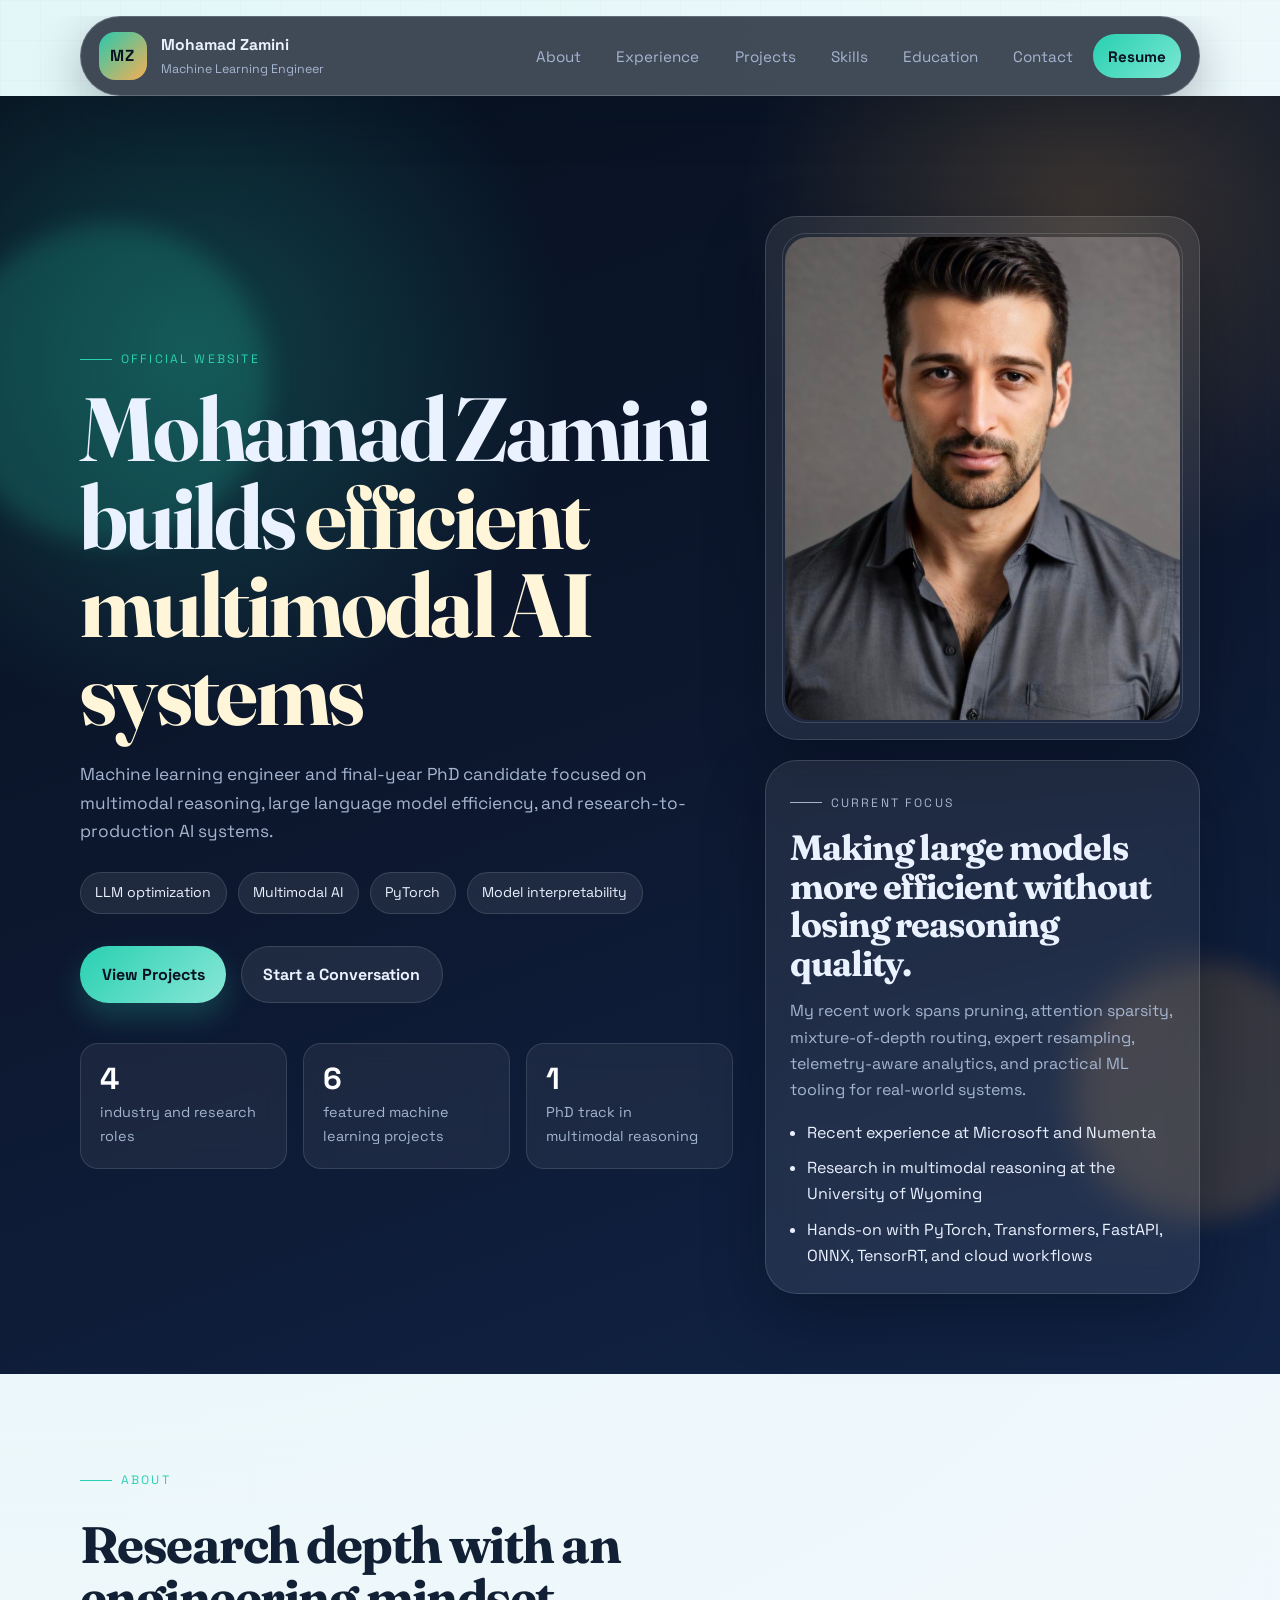
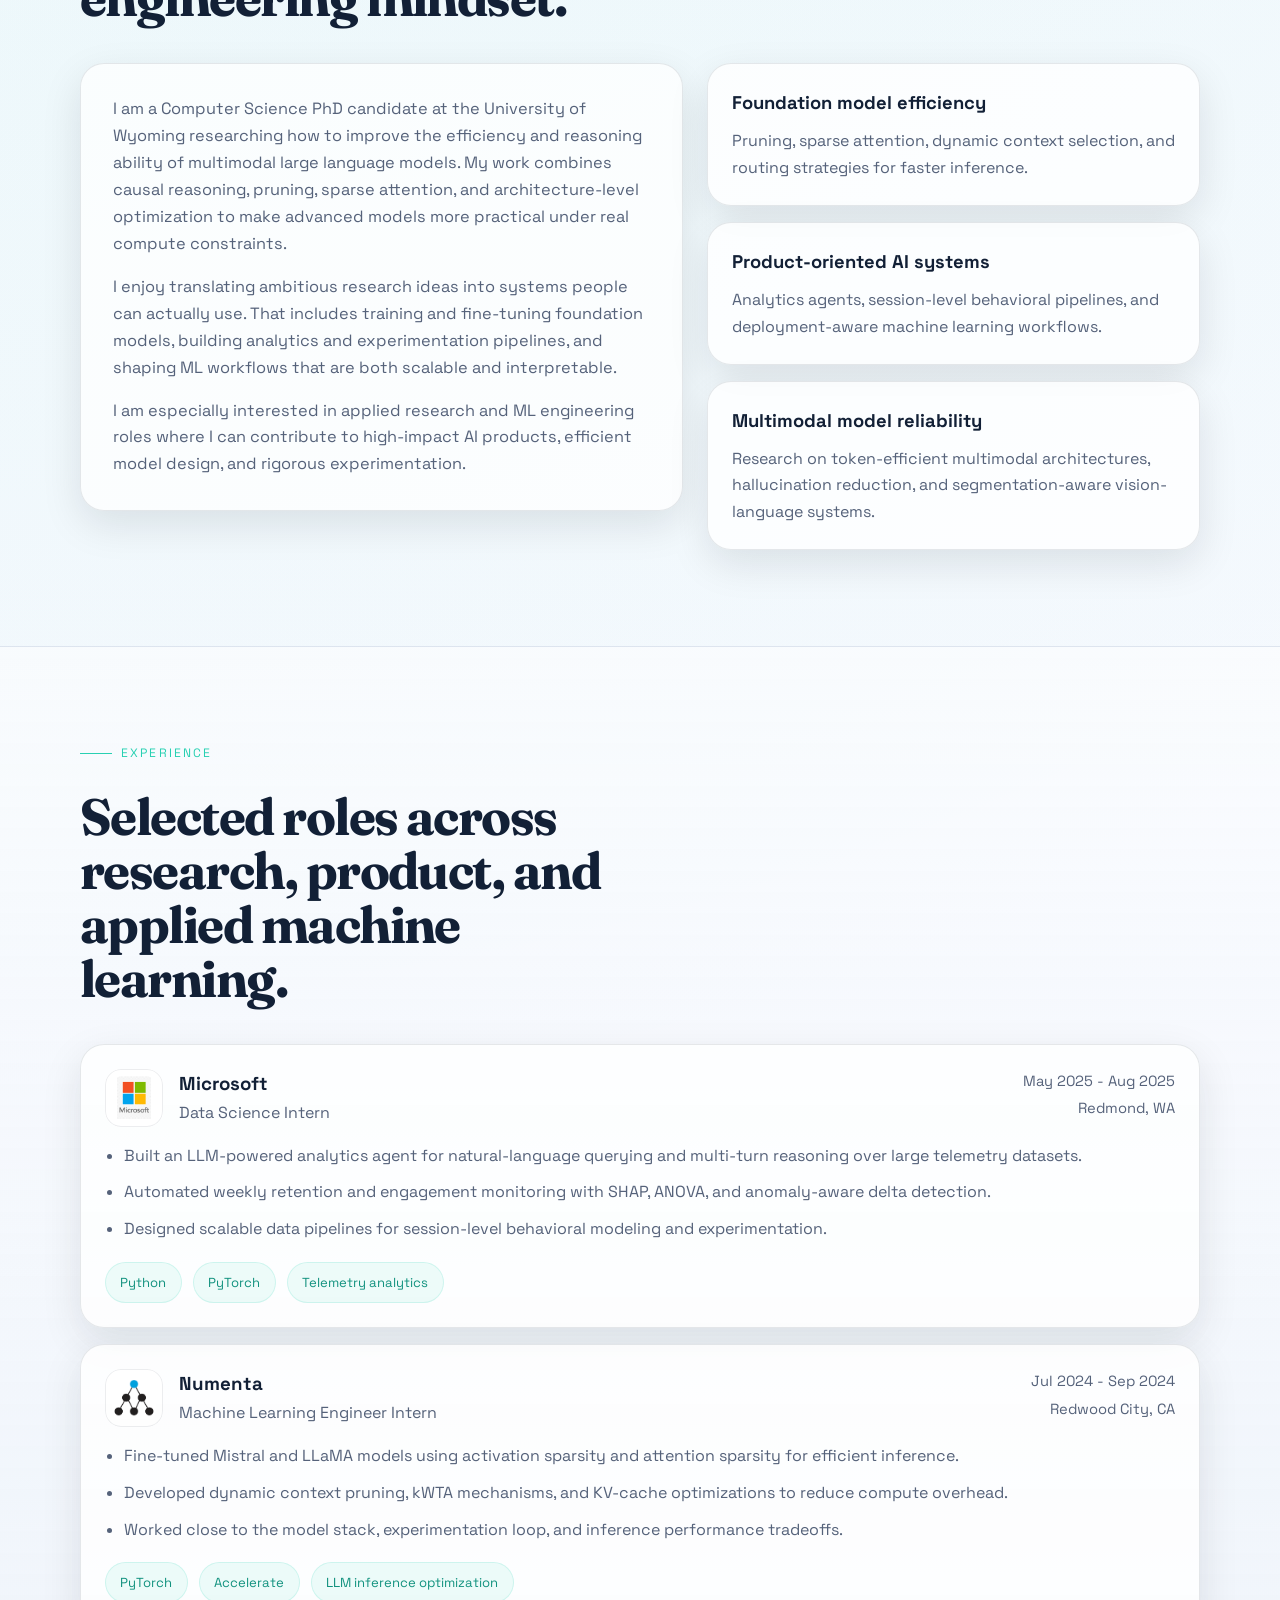
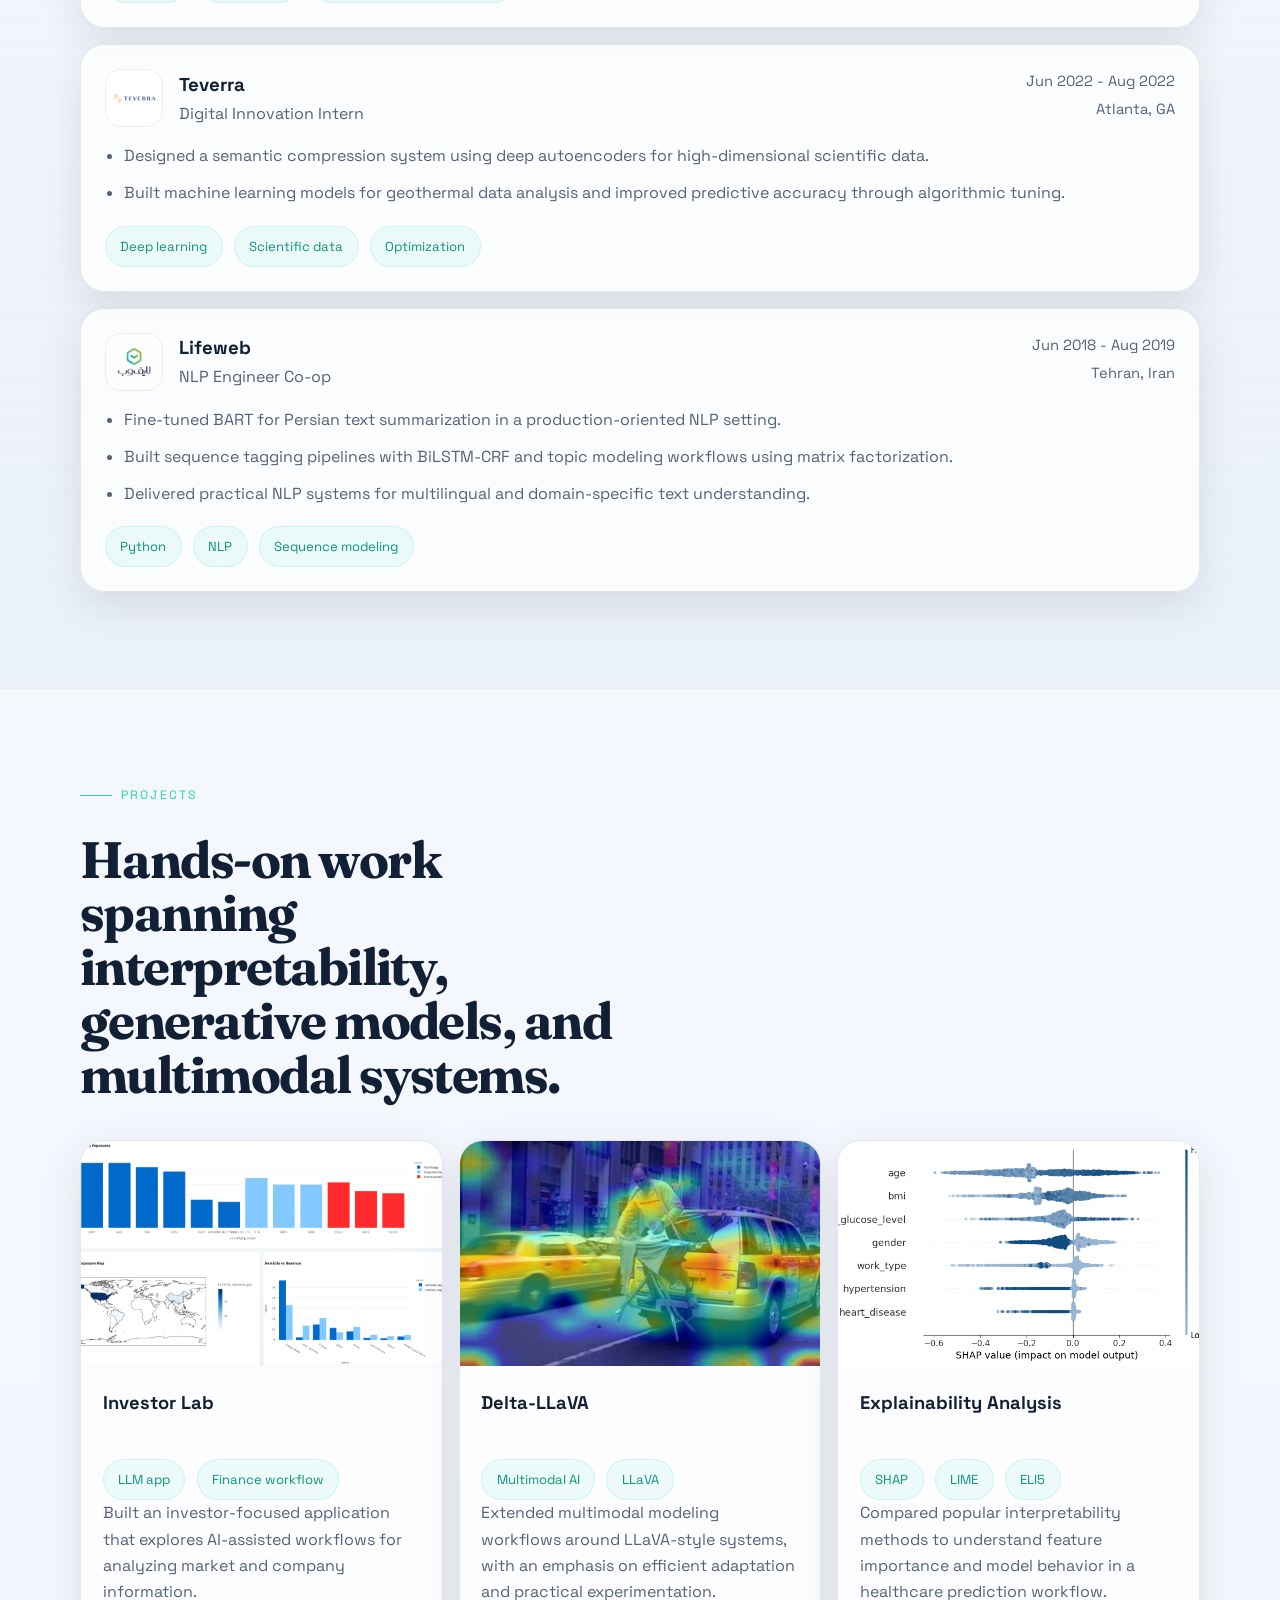
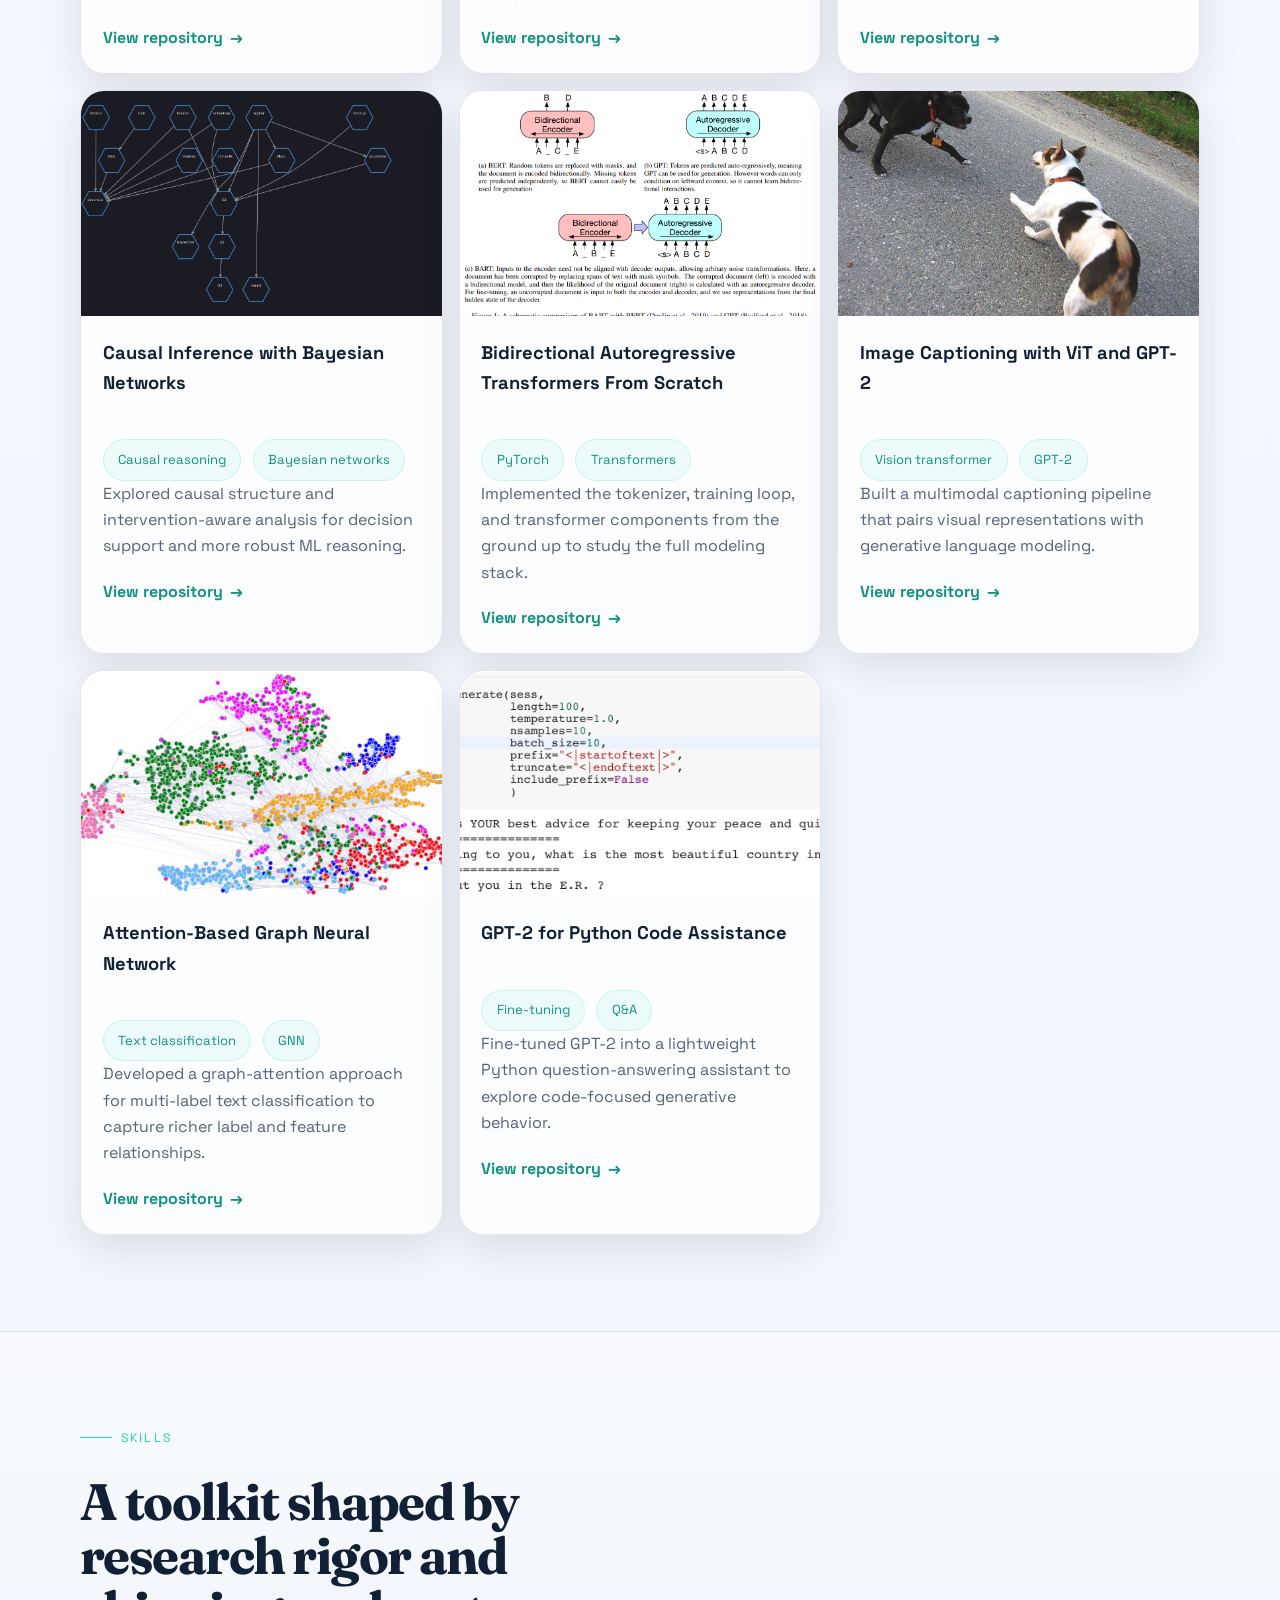
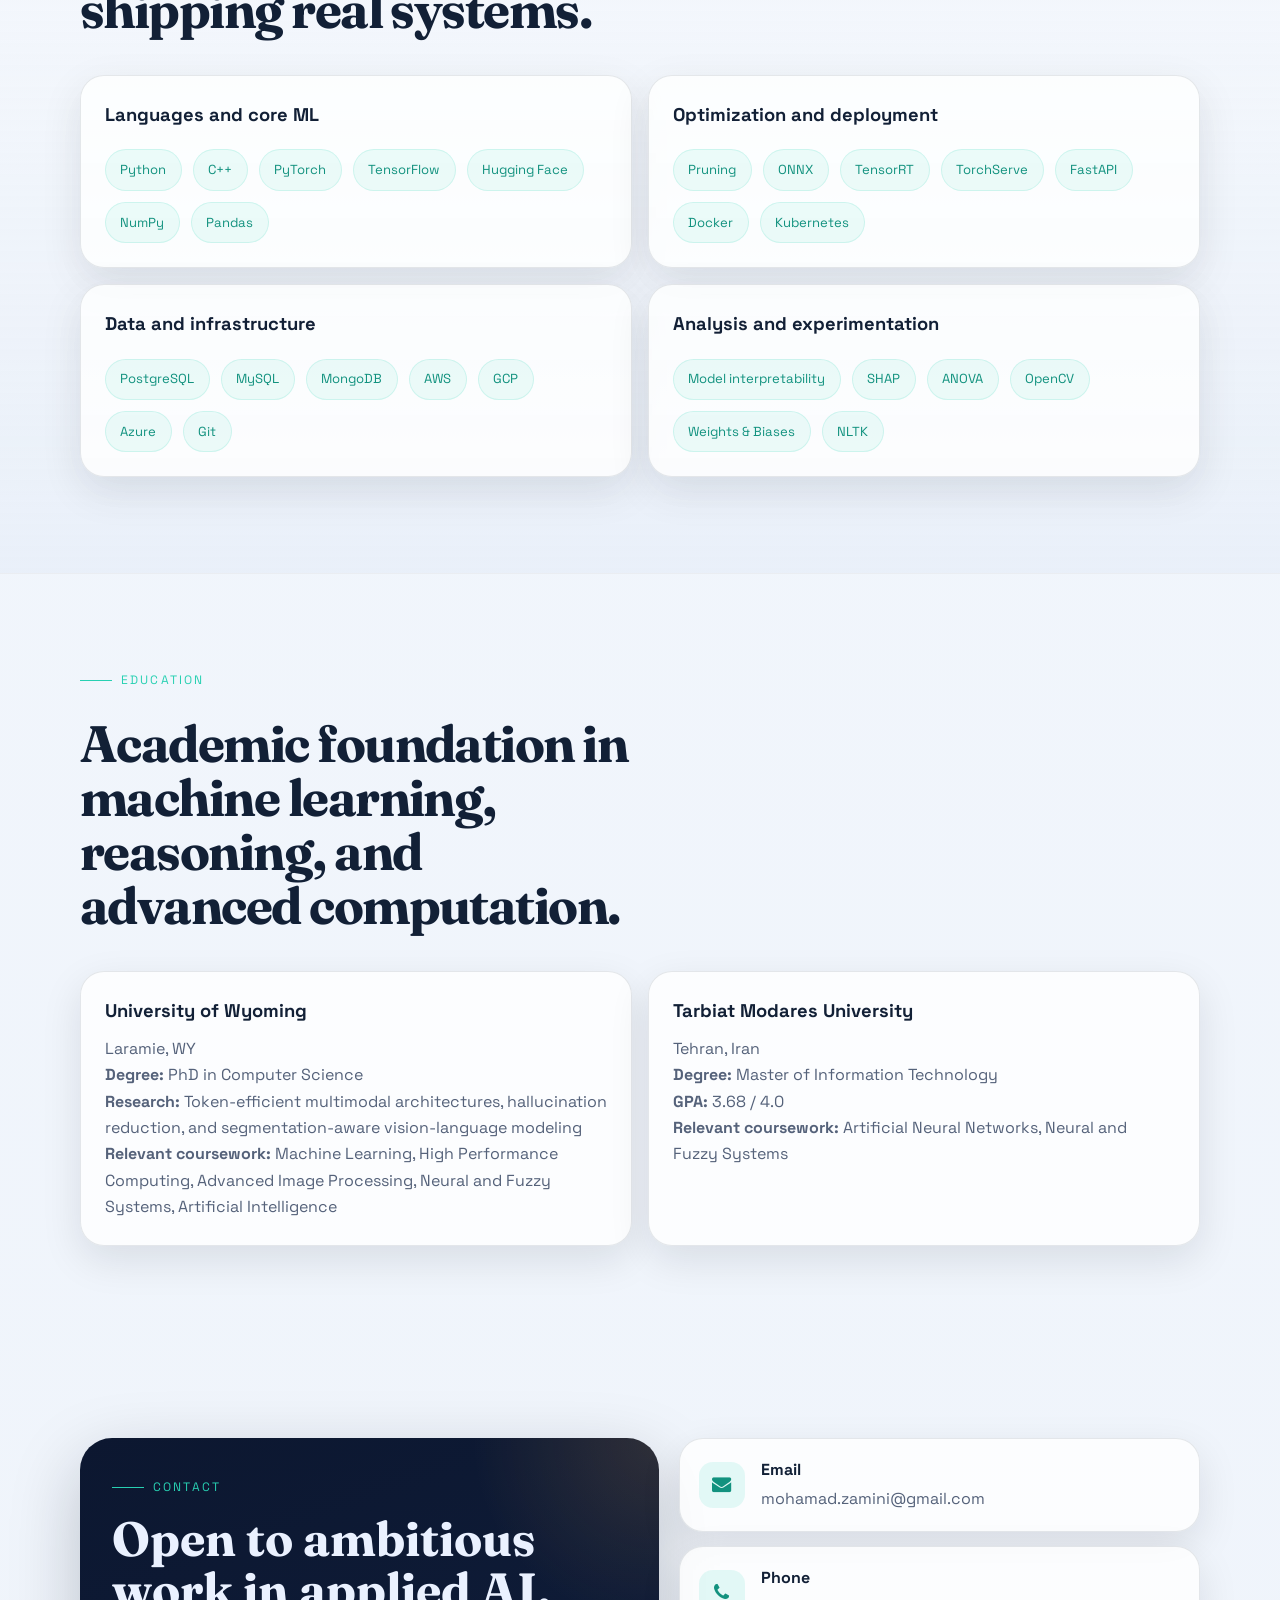
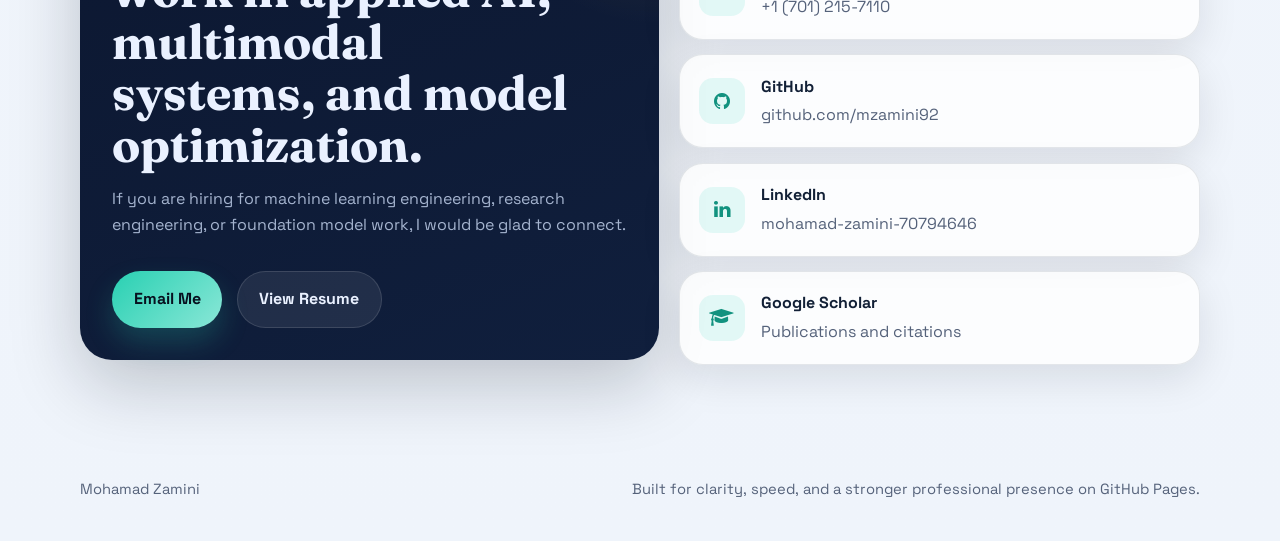
==== index.html @ 96453958 "invest" ====
<!DOCTYPE html>
<html lang="en">
<head>
  <meta charset="utf-8" />
  <meta name="viewport" content="width=device-width, initial-scale=1" />
  <meta http-equiv="X-UA-Compatible" content="IE=edge" />

  <script>
    (function (w, d, s, l, i) {
      w[l] = w[l] || [];
      w[l].push({ "gtm.start": new Date().getTime(), event: "gtm.js" });
      var f = d.getElementsByTagName(s)[0],
        j = d.createElement(s),
        dl = l !== "dataLayer" ? "&l=" + l : "";
      j.async = true;
      j.src = "https://www.googletagmanager.com/gtm.js?id=" + i + dl;
      f.parentNode.insertBefore(j, f);
    })(window, document, "script", "dataLayer", "GTM-PGZH8HT");
  </script>

  <link rel="preconnect" href="https://fonts.googleapis.com" />
  <link rel="preconnect" href="https://fonts.gstatic.com" crossorigin />
  <link
    href="https://fonts.googleapis.com/css2?family=Fraunces:opsz,wght@9..144,600;9..144,700&amp;family=Space+Grotesk:wght@400;500;700&amp;display=swap"
    rel="stylesheet"
  />
  <link rel="stylesheet" href="https://maxcdn.bootstrapcdn.com/font-awesome/4.7.0/css/font-awesome.min.css" />
  <link rel="stylesheet" href="/assets/css/style.css?v=20260315" />

  <title>Mohamad Zamini | Machine Learning Engineer &amp; PhD Candidate</title>

  <script async src="https://www.googletagmanager.com/gtag/js?id=UA-126939217-2"></script>
  <script>
    window.dataLayer = window.dataLayer || [];
    function gtag() { dataLayer.push(arguments); }
    gtag("js", new Date());
    gtag("config", "UA-126939217-2");
  </script>

  <meta property="og:locale" content="en_US" />
  <meta property="og:type" content="website" />
  <meta property="og:title" content="Mohamad Zamini | Machine Learning Engineer &amp; PhD Candidate" />
  <meta
    property="og:description"
    content="Official website of Mohamad Zamini, focused on multimodal AI, LLM optimization, and scalable machine learning systems."
  />
  <meta property="og:url" content="https://mzamini92.github.io/" />
  <meta property="og:site_name" content="Mohamad Zamini" />
  <meta property="og:image" content="https://mzamini92.github.io/assets/img/passport-new.jpg" />

  <meta name="twitter:card" content="summary_large_image" />
  <meta name="twitter:title" content="Mohamad Zamini | Machine Learning Engineer &amp; PhD Candidate" />
  <meta
    name="twitter:description"
    content="Machine learning engineer and PhD candidate building efficient multimodal systems, LLM tooling, and production-minded AI workflows."
  />
  <meta name="twitter:url" content="https://mzamini92.github.io/" />
  <meta name="author" content="Mohamad Zamini" />
  <meta
    name="description"
    content="Official portfolio of Mohamad Zamini, a machine learning engineer and PhD candidate specializing in multimodal reasoning, LLM efficiency, and scalable AI systems."
  />

  <link rel="apple-touch-icon" sizes="57x57" href="/assets/img/favicon/apple-icon-57x57.png" />
  <link rel="apple-touch-icon" sizes="60x60" href="/assets/img/favicon/apple-icon-60x60.png" />
  <link rel="apple-touch-icon" sizes="72x72" href="/assets/img/favicon/apple-icon-72x72.png" />
  <link rel="apple-touch-icon" sizes="76x76" href="/assets/img/favicon/apple-icon-76x76.png" />
  <link rel="apple-touch-icon" sizes="114x114" href="/assets/img/favicon/apple-icon-114x114.png" />
  <link rel="apple-touch-icon" sizes="120x120" href="/assets/img/favicon/apple-icon-120x120.png" />
  <link rel="apple-touch-icon" sizes="144x144" href="/assets/img/favicon/apple-icon-144x144.png" />
  <link rel="apple-touch-icon" sizes="152x152" href="/assets/img/favicon/apple-icon-152x152.png" />
  <link rel="apple-touch-icon" sizes="180x180" href="/assets/img/favicon/apple-icon-180x180.png" />
  <link rel="icon" type="image/png" sizes="192x192" href="/assets/img/favicon/android-icon-192x192.png" />
  <link rel="icon" type="image/png" sizes="32x32" href="/assets/img/favicon/favicon-32x32.png" />
  <link rel="icon" type="image/png" sizes="96x96" href="/assets/img/favicon/favicon-96x96.png" />
  <link rel="icon" type="image/png" sizes="16x16" href="/assets/img/favicon/favicon-16x16.png" />
  <link rel="manifest" href="/assets/img/favicon/manifest.json" />
  <meta name="msapplication-TileColor" content="#0a1020" />
  <meta name="msapplication-TileImage" content="/assets/img/favicon/ms-icon-144x144.png" />
  <meta name="theme-color" content="#0a1020" />
  <meta name="robots" content="index, follow" />
  <meta name="google-site-verification" content="_qxK8tePiU2fhnwlwnJ7pkDFnj1k2EiKq_cYGy1Cb84" />
</head>
<body>
  <noscript>
    <iframe
      src="https://www.googletagmanager.com/ns.html?id=GTM-PGZH8HT"
      height="0"
      width="0"
      style="display:none;visibility:hidden"
    ></iframe>
  </noscript>

  <div class="site-shell">
    <header class="site-header">
      <a class="brand" href="#top" aria-label="Navigate to the top of the page">
        <span class="brand-mark">MZ</span>
        <span class="brand-copy">
          <strong>Mohamad Zamini</strong>
          <small>Machine Learning Engineer</small>
        </span>
      </a>

      <button
        class="menu-toggle"
        type="button"
        aria-expanded="false"
        aria-controls="site-nav"
        aria-label="Toggle navigation"
      >
        <span></span>
        <span></span>
        <span></span>
      </button>

      <nav class="site-nav" id="site-nav" aria-label="Primary navigation">
        <a href="#about">About</a>
        <a href="#experience">Experience</a>
        <a href="#projects">Projects</a>
        <a href="#skills">Skills</a>
        <a href="#education">Education</a>
        <a href="#contact">Contact</a>
        <a
          class="nav-cta"
          href="/assets/resume/Mohamad_Zamini_Optimized_Resume.pdf"
          target="_blank"
          rel="noreferrer"
        >Resume</a>
      </nav>
    </header>

    <main>
      <section id="top" class="hero">
        <div class="hero-backdrop" aria-hidden="true">
          <span class="orb orb-one"></span>
          <span class="orb orb-two"></span>
          <span class="orb orb-three"></span>
          <span class="grid-glow"></span>
        </div>

        <div class="container hero-grid">
          <div class="hero-copy reveal">
            <p class="eyebrow">Official website</p>
            <h1>
              Mohamad Zamini builds
              <span class="typed-role" aria-label="Rotating specialties">efficient multimodal AI systems</span>
            </h1>
            <p class="hero-lede">
              Machine learning engineer and final-year PhD candidate focused on multimodal reasoning, large
              language model efficiency, and research-to-production AI systems.
            </p>

            <div class="hero-tags" aria-label="Specializations">
              <span>LLM optimization</span>
              <span>Multimodal AI</span>
              <span>PyTorch</span>
              <span>Model interpretability</span>
            </div>

            <div class="hero-actions">
              <a class="button button-primary" href="#projects">View Projects</a>
              <a class="button button-secondary" href="#contact">Start a Conversation</a>
            </div>

            <div class="hero-metrics">
              <article>
                <strong>4</strong>
                <span>industry and research roles</span>
              </article>
              <article>
                <strong>6</strong>
                <span>featured machine learning projects</span>
              </article>
              <article>
                <strong>1</strong>
                <span>PhD track in multimodal reasoning</span>
              </article>
            </div>
          </div>

          <aside class="hero-panel reveal">
            <div class="portrait-card">
              <img src="/assets/img/passport-new.jpg" alt="Portrait of Mohamad Zamini" class="portrait" />
              <div class="portrait-ring"></div>
            </div>

            <div class="focus-card">
              <p class="eyebrow">Current focus</p>
              <h2>Making large models more efficient without losing reasoning quality.</h2>
              <p>
                My recent work spans pruning, attention sparsity, mixture-of-depth routing, expert resampling,
                telemetry-aware analytics, and practical ML tooling for real-world systems.
              </p>
              <ul class="signal-list">
                <li>Recent experience at Microsoft and Numenta</li>
                <li>Research in multimodal reasoning at the University of Wyoming</li>
                <li>Hands-on with PyTorch, Transformers, FastAPI, ONNX, TensorRT, and cloud workflows</li>
              </ul>
            </div>
          </aside>
        </div>
      </section>

      <section id="about" class="section">
        <div class="container">
          <div class="section-heading reveal">
            <p class="eyebrow">About</p>
            <h2>Research depth with an engineering mindset.</h2>
          </div>

          <div class="about-grid">
            <div class="section-copy reveal">
              <p>
                I am a Computer Science PhD candidate at the University of Wyoming researching how to improve the
                efficiency and reasoning ability of multimodal large language models. My work combines causal
                reasoning, pruning, sparse attention, and architecture-level optimization to make advanced models
                more practical under real compute constraints.
              </p>
              <p>
                I enjoy translating ambitious research ideas into systems people can actually use. That includes
                training and fine-tuning foundation models, building analytics and experimentation pipelines, and
                shaping ML workflows that are both scalable and interpretable.
              </p>
              <p>
                I am especially interested in applied research and ML engineering roles where I can contribute to
                high-impact AI products, efficient model design, and rigorous experimentation.
              </p>
            </div>

            <div class="highlight-grid">
              <article class="highlight-card reveal">
                <h3>Foundation model efficiency</h3>
                <p>Pruning, sparse attention, dynamic context selection, and routing strategies for faster inference.</p>
              </article>
              <article class="highlight-card reveal">
                <h3>Product-oriented AI systems</h3>
                <p>Analytics agents, session-level behavioral pipelines, and deployment-aware machine learning workflows.</p>
              </article>
              <article class="highlight-card reveal">
                <h3>Multimodal model reliability</h3>
                <p>Research on token-efficient multimodal architectures, hallucination reduction, and segmentation-aware vision-language systems.</p>
              </article>
            </div>
          </div>
        </div>
      </section>

      <section id="experience" class="section section-tinted">
        <div class="container">
          <div class="section-heading reveal">
            <p class="eyebrow">Experience</p>
            <h2>Selected roles across research, product, and applied machine learning.</h2>
          </div>

          <div class="timeline">
            <article class="experience-card reveal">
              <div class="experience-header">
                <div class="experience-brand">
                  <img src="/assets/img/Microsoft.png" alt="Microsoft logo" />
                  <div>
                    <h3>Microsoft</h3>
                    <p>Data Science Intern</p>
                  </div>
                </div>
                <div class="experience-meta">
                  <span>May 2025 - Aug 2025</span>
                  <span>Redmond, WA</span>
                </div>
              </div>
              <ul>
                <li>Built an LLM-powered analytics agent for natural-language querying and multi-turn reasoning over large telemetry datasets.</li>
                <li>Automated weekly retention and engagement monitoring with SHAP, ANOVA, and anomaly-aware delta detection.</li>
                <li>Designed scalable data pipelines for session-level behavioral modeling and experimentation.</li>
              </ul>
              <div class="tag-row">
                <span>Python</span>
                <span>PyTorch</span>
                <span>Telemetry analytics</span>
              </div>
            </article>

            <article class="experience-card reveal">
              <div class="experience-header">
                <div class="experience-brand">
                  <img src="/assets/img/Numenta-logo.png" alt="Numenta logo" />
                  <div>
                    <h3>Numenta</h3>
                    <p>Machine Learning Engineer Intern</p>
                  </div>
                </div>
                <div class="experience-meta">
                  <span>Jul 2024 - Sep 2024</span>
                  <span>Redwood City, CA</span>
                </div>
              </div>
              <ul>
                <li>Fine-tuned Mistral and LLaMA models using activation sparsity and attention sparsity for efficient inference.</li>
                <li>Developed dynamic context pruning, kWTA mechanisms, and KV-cache optimizations to reduce compute overhead.</li>
                <li>Worked close to the model stack, experimentation loop, and inference performance tradeoffs.</li>
              </ul>
              <div class="tag-row">
                <span>PyTorch</span>
                <span>Accelerate</span>
                <span>LLM inference optimization</span>
              </div>
            </article>

            <article class="experience-card reveal">
              <div class="experience-header">
                <div class="experience-brand">
                  <img src="/assets/img/teverra.png" alt="Teverra logo" />
                  <div>
                    <h3>Teverra</h3>
                    <p>Digital Innovation Intern</p>
                  </div>
                </div>
                <div class="experience-meta">
                  <span>Jun 2022 - Aug 2022</span>
                  <span>Atlanta, GA</span>
                </div>
              </div>
              <ul>
                <li>Designed a semantic compression system using deep autoencoders for high-dimensional scientific data.</li>
                <li>Built machine learning models for geothermal data analysis and improved predictive accuracy through algorithmic tuning.</li>
              </ul>
              <div class="tag-row">
                <span>Deep learning</span>
                <span>Scientific data</span>
                <span>Optimization</span>
              </div>
            </article>

            <article class="experience-card reveal">
              <div class="experience-header">
                <div class="experience-brand">
                  <img src="/assets/img/lifeweb.png" alt="Lifeweb logo" />
                  <div>
                    <h3>Lifeweb</h3>
                    <p>NLP Engineer Co-op</p>
                  </div>
                </div>
                <div class="experience-meta">
                  <span>Jun 2018 - Aug 2019</span>
                  <span>Tehran, Iran</span>
                </div>
              </div>
              <ul>
                <li>Fine-tuned BART for Persian text summarization in a production-oriented NLP setting.</li>
                <li>Built sequence tagging pipelines with BiLSTM-CRF and topic modeling workflows using matrix factorization.</li>
                <li>Delivered practical NLP systems for multilingual and domain-specific text understanding.</li>
              </ul>
              <div class="tag-row">
                <span>Python</span>
                <span>NLP</span>
                <span>Sequence modeling</span>
              </div>
            </article>
          </div>
        </div>
      </section>

      <section id="projects" class="section">
        <div class="container">
          <div class="section-heading reveal">
            <p class="eyebrow">Projects</p>
            <h2>Hands-on work spanning interpretability, generative models, and multimodal systems.</h2>
          </div>

          <div class="project-grid">
            <article class="project-card reveal">
              <img src="/assets/img/project-ml-extra.png" alt="Investor Lab project artwork" />
              <div class="project-body">
                <div class="project-header">
                  <h3>Investor Lab</h3>
                  <div class="tag-row">
                    <span>LLM app</span>
                    <span>Finance workflow</span>
                  </div>
                </div>
                <p>
                  Built an investor-focused application that explores AI-assisted workflows for analyzing market and company information.
                </p>
                <a
                  href="https://github.com/mzamini92/investor-lab"
                  target="_blank"
                  rel="noreferrer"
                  class="text-link"
                >View repository</a>
              </div>
            </article>

            <article class="project-card reveal">
              <img src="/assets/img/Delta-LLaVA.png" alt="Delta-LLaVA project artwork" />
              <div class="project-body">
                <div class="project-header">
                  <h3>Delta-LLaVA</h3>
                  <div class="tag-row">
                    <span>Multimodal AI</span>
                    <span>LLaVA</span>
                  </div>
                </div>
                <p>
                  Extended multimodal modeling workflows around LLaVA-style systems, with an emphasis on efficient adaptation and practical experimentation.
                </p>
                <a
                  href="https://github.com/mzamini92/Delta-LLaVA"
                  target="_blank"
                  rel="noreferrer"
                  class="text-link"
                >View repository</a>
              </div>
            </article>

            <article class="project-card reveal">
              <img src="/assets/img/download.png" alt="Explainability analysis project artwork" />
              <div class="project-body">
                <div class="project-header">
                  <h3>Explainability Analysis</h3>
                  <div class="tag-row">
                    <span>SHAP</span>
                    <span>LIME</span>
                    <span>ELI5</span>
                  </div>
                </div>
                <p>
                  Compared popular interpretability methods to understand feature importance and model behavior in a
                  healthcare prediction workflow.
                </p>
                <a
                  href="https://github.com/mzamini92/SHAP-vs-Lime-Vs-ELI5"
                  target="_blank"
                  rel="noreferrer"
                  class="text-link"
                >View repository</a>
              </div>
            </article>

            <article class="project-card reveal">
              <img src="/assets/img/causal.png" alt="Causal inference project artwork" />
              <div class="project-body">
                <div class="project-header">
                  <h3>Causal Inference with Bayesian Networks</h3>
                  <div class="tag-row">
                    <span>Causal reasoning</span>
                    <span>Bayesian networks</span>
                  </div>
                </div>
                <p>
                  Explored causal structure and intervention-aware analysis for decision support and more robust ML reasoning.
                </p>
                <a
                  href="https://github.com/mzamini92/Causal-Inference-with-Bayesian"
                  target="_blank"
                  rel="noreferrer"
                  class="text-link"
                >View repository</a>
              </div>
            </article>

            <article class="project-card reveal">
              <img src="/assets/img/download1.png" alt="Transformer from scratch project artwork" />
              <div class="project-body">
                <div class="project-header">
                  <h3>Bidirectional Autoregressive Transformers From Scratch</h3>
                  <div class="tag-row">
                    <span>PyTorch</span>
                    <span>Transformers</span>
                  </div>
                </div>
                <p>
                  Implemented the tokenizer, training loop, and transformer components from the ground up to study the full modeling stack.
                </p>
                <a
                  href="https://github.com/mzamini92/Bi-directional-Autoregressive-Transformers/tree/main"
                  target="_blank"
                  rel="noreferrer"
                  class="text-link"
                >View repository</a>
              </div>
            </article>

            <article class="project-card reveal">
              <img src="/assets/img/download3.png" alt="Image captioning project artwork" />
              <div class="project-body">
                <div class="project-header">
                  <h3>Image Captioning with ViT and GPT-2</h3>
                  <div class="tag-row">
                    <span>Vision transformer</span>
                    <span>GPT-2</span>
                  </div>
                </div>
                <p>
                  Built a multimodal captioning pipeline that pairs visual representations with generative language modeling.
                </p>
                <a
                  href="https://github.com/mzamini92/Image-Captioning/"
                  target="_blank"
                  rel="noreferrer"
                  class="text-link"
                >View repository</a>
              </div>
            </article>

            <article class="project-card reveal">
              <img src="/assets/img/gat.png" alt="Graph neural network project artwork" />
              <div class="project-body">
                <div class="project-header">
                  <h3>Attention-Based Graph Neural Network</h3>
                  <div class="tag-row">
                    <span>Text classification</span>
                    <span>GNN</span>
                  </div>
                </div>
                <p>
                  Developed a graph-attention approach for multi-label text classification to capture richer label and feature relationships.
                </p>
                <a
                  href="https://github.com/mzamini92/Multi-Label-Text-Classification-using-Attention-based-Graph-Neural-Network"
                  target="_blank"
                  rel="noreferrer"
                  class="text-link"
                >View repository</a>
              </div>
            </article>

            <article class="project-card reveal">
              <img src="/assets/img/featured.png" alt="GPT-2 Python assistant project artwork" />
              <div class="project-body">
                <div class="project-header">
                  <h3>GPT-2 for Python Code Assistance</h3>
                  <div class="tag-row">
                    <span>Fine-tuning</span>
                    <span>Q&amp;A</span>
                  </div>
                </div>
                <p>
                  Fine-tuned GPT-2 into a lightweight Python question-answering assistant to explore code-focused generative behavior.
                </p>
                <a
                  href="https://github.com/mzamini92/Question-answering-using-GPT2/"
                  target="_blank"
                  rel="noreferrer"
                  class="text-link"
                >View repository</a>
              </div>
            </article>
          </div>
        </div>
      </section>

      <section id="skills" class="section section-tinted">
        <div class="container">
          <div class="section-heading reveal">
            <p class="eyebrow">Skills</p>
            <h2>A toolkit shaped by research rigor and shipping real systems.</h2>
          </div>

          <div class="skills-grid">
            <article class="skill-card reveal">
              <h3>Languages and core ML</h3>
              <div class="tag-row">
                <span>Python</span>
                <span>C++</span>
                <span>PyTorch</span>
                <span>TensorFlow</span>
                <span>Hugging Face</span>
                <span>NumPy</span>
                <span>Pandas</span>
              </div>
            </article>

            <article class="skill-card reveal">
              <h3>Optimization and deployment</h3>
              <div class="tag-row">
                <span>Pruning</span>
                <span>ONNX</span>
                <span>TensorRT</span>
                <span>TorchServe</span>
                <span>FastAPI</span>
                <span>Docker</span>
                <span>Kubernetes</span>
              </div>
            </article>

            <article class="skill-card reveal">
              <h3>Data and infrastructure</h3>
              <div class="tag-row">
                <span>PostgreSQL</span>
                <span>MySQL</span>
                <span>MongoDB</span>
                <span>AWS</span>
                <span>GCP</span>
                <span>Azure</span>
                <span>Git</span>
              </div>
            </article>

            <article class="skill-card reveal">
              <h3>Analysis and experimentation</h3>
              <div class="tag-row">
                <span>Model interpretability</span>
                <span>SHAP</span>
                <span>ANOVA</span>
                <span>OpenCV</span>
                <span>Weights &amp; Biases</span>
                <span>NLTK</span>
              </div>
            </article>
          </div>
        </div>
      </section>

      <section id="education" class="section">
        <div class="container">
          <div class="section-heading reveal">
            <p class="eyebrow">Education</p>
            <h2>Academic foundation in machine learning, reasoning, and advanced computation.</h2>
          </div>

          <div class="education-grid">
            <article class="education-card reveal">
              <h3>University of Wyoming</h3>
              <p class="education-meta">Laramie, WY</p>
              <p><strong>Degree:</strong> PhD in Computer Science</p>
              <p><strong>Research:</strong> Token-efficient multimodal architectures, hallucination reduction, and segmentation-aware vision-language modeling</p>
              <p><strong>Relevant coursework:</strong> Machine Learning, High Performance Computing, Advanced Image Processing, Neural and Fuzzy Systems, Artificial Intelligence</p>
            </article>

            <article class="education-card reveal">
              <h3>Tarbiat Modares University</h3>
              <p class="education-meta">Tehran, Iran</p>
              <p><strong>Degree:</strong> Master of Information Technology</p>
              <p><strong>GPA:</strong> 3.68 / 4.0</p>
              <p><strong>Relevant coursework:</strong> Artificial Neural Networks, Neural and Fuzzy Systems</p>
            </article>
          </div>
        </div>
      </section>

      <section id="contact" class="section contact-section">
        <div class="container contact-grid">
          <div class="contact-copy reveal">
            <p class="eyebrow">Contact</p>
            <h2>Open to ambitious work in applied AI, multimodal systems, and model optimization.</h2>
            <p>
              If you are hiring for machine learning engineering, research engineering, or foundation model work,
              I would be glad to connect.
            </p>
            <div class="hero-actions">
              <a class="button button-primary" href="mailto:mohamad.zamini@gmail.com">Email Me</a>
              <a
                class="button button-secondary"
                href="/assets/resume/Mohamad_Zamini_Optimized_Resume.pdf"
                target="_blank"
                rel="noreferrer"
              >View Resume</a>
            </div>
          </div>

          <div class="contact-cards">
            <a class="contact-card reveal" href="mailto:mohamad.zamini@gmail.com">
              <i class="fa fa-envelope"></i>
              <div>
                <strong>Email</strong>
                <span>mohamad.zamini@gmail.com</span>
              </div>
            </a>
            <a class="contact-card reveal" href="tel:+17012157110">
              <i class="fa fa-phone"></i>
              <div>
                <strong>Phone</strong>
                <span>+1 (701) 215-7110</span>
              </div>
            </a>
            <a class="contact-card reveal" href="https://github.com/mzamini92" target="_blank" rel="noreferrer">
              <i class="fa fa-github"></i>
              <div>
                <strong>GitHub</strong>
                <span>github.com/mzamini92</span>
              </div>
            </a>
            <a
              class="contact-card reveal"
              href="https://www.linkedin.com/in/mohamad-zamini-70794646/"
              target="_blank"
              rel="noreferrer"
            >
              <i class="fa fa-linkedin"></i>
              <div>
                <strong>LinkedIn</strong>
                <span>mohamad-zamini-70794646</span>
              </div>
            </a>
            <a
              class="contact-card reveal"
              href="https://scholar.google.com/citations?user=Xh0_MckAAAAJ"
              target="_blank"
              rel="noreferrer"
            >
              <i class="fa fa-graduation-cap"></i>
              <div>
                <strong>Google Scholar</strong>
                <span>Publications and citations</span>
              </div>
            </a>
          </div>
        </div>
      </section>
    </main>

    <footer class="site-footer">
      <div class="container footer-inner">
        <p>Mohamad Zamini</p>
        <p>Built for clarity, speed, and a stronger professional presence on GitHub Pages.</p>
      </div>
    </footer>
  </div>

  <script src="/assets/vendor/typed.js/typed.min.js?v=20260315"></script>
  <script>
    (function () {
      var menuToggle = document.querySelector(".menu-toggle");
      var siteNav = document.querySelector(".site-nav");
      var navLinks = document.querySelectorAll(".site-nav a");
      var revealTargets = document.querySelectorAll(".reveal");
      var sectionLinks = document.querySelectorAll(".site-nav a[href^='#']");

      if (typeof Typed !== "undefined") {
        new Typed(".typed-role", {
          strings: [
            "efficient multimodal AI systems.",
            "LLM research prototypes.",
            "production-ready ML workflows.",
            "causal reasoning pipelines."
          ],
          typeSpeed: 55,
          backSpeed: 24,
          backDelay: 1800,
          loop: true
        });
      }

      if (menuToggle && siteNav) {
        menuToggle.addEventListener("click", function () {
          var isOpen = siteNav.classList.toggle("is-open");
          menuToggle.classList.toggle("is-open", isOpen);
          menuToggle.setAttribute("aria-expanded", String(isOpen));
        });

        navLinks.forEach(function (link) {
          link.addEventListener("click", function () {
            siteNav.classList.remove("is-open");
            menuToggle.classList.remove("is-open");
            menuToggle.setAttribute("aria-expanded", "false");
          });
        });
      }

      if ("IntersectionObserver" in window) {
        var revealObserver = new IntersectionObserver(function (entries, observer) {
          entries.forEach(function (entry) {
            if (entry.isIntersecting) {
              entry.target.classList.add("revealed");
              observer.unobserve(entry.target);
            }
          });
        }, { threshold: 0.18 });

        revealTargets.forEach(function (item) {
          revealObserver.observe(item);
        });

        var sectionObserver = new IntersectionObserver(function (entries) {
          entries.forEach(function (entry) {
            if (!entry.isIntersecting) {
              return;
            }

            sectionLinks.forEach(function (link) {
              var target = link.getAttribute("href");
              link.classList.toggle("is-active", target === "#" + entry.target.id);
            });
          });
        }, {
          rootMargin: "-40% 0px -45% 0px",
          threshold: 0
        });

        document.querySelectorAll("main section[id]").forEach(function (section) {
          sectionObserver.observe(section);
        });
      } else {
        revealTargets.forEach(function (item) {
          item.classList.add("revealed");
        });
      }
    })();
  </script>
</body>
</html>
---- assets/css/style.css ----
:root {
  --bg: #081120;
  --bg-soft: #0f1a30;
  --surface: #f4f7fb;
  --surface-strong: #ffffff;
  --surface-tint: #edf3fb;
  --card: rgba(255, 255, 255, 0.78);
  --card-strong: rgba(10, 19, 34, 0.78);
  --text: #122036;
  --text-soft: #55627a;
  --text-on-dark: #eaf1ff;
  --text-muted-on-dark: #a5b4cf;
  --border: rgba(18, 32, 54, 0.1);
  --border-strong: rgba(255, 255, 255, 0.14);
  --accent: #28d0b2;
  --accent-strong: #12927f;
  --accent-warm: #ffb454;
  --shadow: 0 24px 70px rgba(8, 17, 32, 0.16);
  --shadow-soft: 0 14px 40px rgba(8, 17, 32, 0.1);
  --radius-xl: 32px;
  --radius-lg: 24px;
  --radius-md: 18px;
  --radius-sm: 12px;
  --container: min(1120px, calc(100% - 2rem));
}

*,
*::before,
*::after {
  box-sizing: border-box;
}

html {
  scroll-behavior: smooth;
}

body {
  margin: 0;
  font-family: "Space Grotesk", sans-serif;
  color: var(--text);
  background:
    radial-gradient(circle at top left, rgba(40, 208, 178, 0.1), transparent 32%),
    linear-gradient(180deg, #f8fbff 0%, #eff4fb 100%);
  line-height: 1.65;
}

body::before {
  content: "";
  position: fixed;
  inset: 0;
  background-image:
    linear-gradient(rgba(8, 17, 32, 0.03) 1px, transparent 1px),
    linear-gradient(90deg, rgba(8, 17, 32, 0.03) 1px, transparent 1px);
  background-size: 40px 40px;
  mask-image: linear-gradient(180deg, rgba(0, 0, 0, 0.4), transparent 72%);
  pointer-events: none;
  z-index: -1;
}

img {
  max-width: 100%;
  display: block;
}

a {
  color: inherit;
  text-decoration: none;
}

p,
ul {
  margin: 0;
}

ul {
  padding-left: 1.2rem;
}

main section[id] {
  scroll-margin-top: 92px;
}

.container {
  width: var(--container);
  margin: 0 auto;
}

.site-shell {
  overflow: clip;
}

.site-header {
  position: sticky;
  top: 0;
  z-index: 20;
  width: var(--container);
  margin: 1rem auto 0;
  padding: 0.95rem 1.1rem;
  display: flex;
  align-items: center;
  justify-content: space-between;
  gap: 1rem;
  border: 1px solid rgba(255, 255, 255, 0.18);
  border-radius: 999px;
  background: rgba(8, 17, 32, 0.75);
  backdrop-filter: blur(18px);
  box-shadow: 0 18px 50px rgba(8, 17, 32, 0.28);
}

.brand {
  display: inline-flex;
  align-items: center;
  gap: 0.9rem;
  min-width: 0;
}

.brand-mark {
  width: 48px;
  height: 48px;
  border-radius: 16px;
  display: grid;
  place-items: center;
  background: linear-gradient(135deg, rgba(40, 208, 178, 0.95), rgba(255, 180, 84, 0.95));
  color: #07111f;
  font-weight: 700;
  letter-spacing: 0.08em;
}

.brand-copy {
  display: grid;
}

.brand-copy strong {
  color: var(--text-on-dark);
  font-size: 0.98rem;
}

.brand-copy small {
  color: var(--text-muted-on-dark);
  font-size: 0.78rem;
}

.site-nav {
  display: flex;
  align-items: center;
  gap: 0.3rem;
}

.site-nav a {
  color: var(--text-muted-on-dark);
  font-size: 0.95rem;
  padding: 0.6rem 0.95rem;
  border-radius: 999px;
  transition: color 180ms ease, background-color 180ms ease, transform 180ms ease;
}

.site-nav a:hover,
.site-nav a.is-active {
  color: var(--text-on-dark);
  background: rgba(255, 255, 255, 0.08);
}

.nav-cta {
  color: #07111f !important;
  background: linear-gradient(135deg, var(--accent), #7be7d2);
  font-weight: 700;
}

.nav-cta:hover {
  transform: translateY(-1px);
}

.menu-toggle {
  display: none;
  width: 48px;
  height: 48px;
  border: 0;
  border-radius: 14px;
  background: rgba(255, 255, 255, 0.08);
  cursor: pointer;
}

.menu-toggle span {
  display: block;
  width: 20px;
  height: 2px;
  margin: 4px auto;
  border-radius: 999px;
  background: var(--text-on-dark);
  transition: transform 180ms ease, opacity 180ms ease;
}

.menu-toggle.is-open span:nth-child(1) {
  transform: translateY(6px) rotate(45deg);
}

.menu-toggle.is-open span:nth-child(2) {
  opacity: 0;
}

.menu-toggle.is-open span:nth-child(3) {
  transform: translateY(-6px) rotate(-45deg);
}

.hero {
  position: relative;
  min-height: calc(100vh - 2rem);
  padding: 7.5rem 0 5rem;
  color: var(--text-on-dark);
  background:
    radial-gradient(circle at 15% 20%, rgba(40, 208, 178, 0.24), transparent 25%),
    radial-gradient(circle at 85% 10%, rgba(255, 180, 84, 0.2), transparent 22%),
    linear-gradient(160deg, #07111f 0%, #0d1830 52%, #112345 100%);
}

.hero-backdrop {
  position: absolute;
  inset: 0;
  overflow: hidden;
  pointer-events: none;
}

.orb,
.grid-glow {
  position: absolute;
  border-radius: 999px;
  filter: blur(12px);
}

.orb-one {
  width: 320px;
  height: 320px;
  background: rgba(40, 208, 178, 0.18);
  top: 10%;
  left: -4%;
  animation: floaty 12s ease-in-out infinite;
}

.orb-two {
  width: 220px;
  height: 220px;
  background: rgba(73, 153, 255, 0.18);
  right: 10%;
  top: 16%;
  animation: floaty 14s ease-in-out infinite reverse;
}

.orb-three {
  width: 260px;
  height: 260px;
  background: rgba(255, 180, 84, 0.16);
  right: -4%;
  bottom: 12%;
  animation: floaty 16s ease-in-out infinite;
}

.grid-glow {
  inset: auto 6% 12% auto;
  width: 420px;
  height: 220px;
  border: 1px solid rgba(255, 255, 255, 0.08);
  background:
    linear-gradient(rgba(255, 255, 255, 0.06) 1px, transparent 1px),
    linear-gradient(90deg, rgba(255, 255, 255, 0.06) 1px, transparent 1px);
  background-size: 30px 30px;
  transform: rotate(-12deg);
}

.hero-grid {
  position: relative;
  display: grid;
  grid-template-columns: minmax(0, 1.2fr) minmax(320px, 0.8fr);
  gap: 2rem;
  align-items: center;
}

.hero-copy,
.hero-panel {
  position: relative;
  z-index: 1;
}

.eyebrow {
  display: inline-flex;
  align-items: center;
  gap: 0.55rem;
  text-transform: uppercase;
  letter-spacing: 0.18em;
  font-size: 0.76rem;
  color: var(--accent);
  margin-bottom: 1rem;
}

.eyebrow::before {
  content: "";
  width: 32px;
  height: 1px;
  background: currentColor;
}

h1,
h2,
h3 {
  margin: 0;
}

h1,
.section-heading h2,
.focus-card h2 {
  font-family: "Fraunces", serif;
  letter-spacing: -0.03em;
}

h1 {
  max-width: 12ch;
  font-size: clamp(3.1rem, 7vw, 5.8rem);
  line-height: 0.98;
}

.typed-role {
  color: #fff5d9;
}

.typed-cursor {
  color: var(--accent);
}

.hero-lede {
  max-width: 60ch;
  margin-top: 1.5rem;
  color: var(--text-muted-on-dark);
  font-size: 1.08rem;
}

.hero-tags,
.tag-row {
  display: flex;
  flex-wrap: wrap;
  gap: 0.7rem;
}

.hero-tags {
  margin-top: 1.6rem;
}

.hero-tags span,
.tag-row span {
  display: inline-flex;
  align-items: center;
  padding: 0.55rem 0.9rem;
  border-radius: 999px;
  font-size: 0.88rem;
  border: 1px solid rgba(255, 255, 255, 0.12);
}

.hero-tags span {
  color: var(--text-on-dark);
  background: rgba(255, 255, 255, 0.08);
}

.hero-actions {
  display: flex;
  flex-wrap: wrap;
  gap: 0.9rem;
  margin-top: 2rem;
}

.button {
  display: inline-flex;
  align-items: center;
  justify-content: center;
  min-height: 52px;
  padding: 0.9rem 1.35rem;
  border-radius: 999px;
  font-weight: 700;
  transition: transform 180ms ease, box-shadow 180ms ease, background-color 180ms ease;
}

.button:hover {
  transform: translateY(-2px);
}

.button-primary {
  color: #07111f;
  background: linear-gradient(135deg, var(--accent), #8ae7d7);
  box-shadow: 0 14px 28px rgba(40, 208, 178, 0.22);
}

.button-secondary {
  color: var(--text-on-dark);
  background: rgba(255, 255, 255, 0.08);
  border: 1px solid rgba(255, 255, 255, 0.12);
}

.hero-metrics {
  display: grid;
  grid-template-columns: repeat(3, minmax(0, 1fr));
  gap: 1rem;
  margin-top: 2.5rem;
}

.hero-metrics article {
  padding: 1.2rem;
  border: 1px solid rgba(255, 255, 255, 0.12);
  border-radius: var(--radius-md);
  background: rgba(255, 255, 255, 0.06);
  backdrop-filter: blur(12px);
}

.hero-metrics strong {
  display: block;
  font-size: 1.9rem;
  line-height: 1;
  margin-bottom: 0.45rem;
  color: #fff;
}

.hero-metrics span {
  display: block;
  font-size: 0.9rem;
  color: var(--text-muted-on-dark);
}

.hero-panel {
  display: grid;
  gap: 1.25rem;
}

.portrait-card,
.focus-card {
  position: relative;
  border-radius: var(--radius-xl);
  overflow: hidden;
  border: 1px solid var(--border-strong);
  background: rgba(255, 255, 255, 0.08);
  backdrop-filter: blur(14px);
  box-shadow: 0 24px 60px rgba(3, 9, 20, 0.35);
}

.portrait-card {
  padding: 1.2rem;
}

.portrait {
  aspect-ratio: 4 / 4.9;
  width: 100%;
  object-fit: cover;
  border-radius: calc(var(--radius-xl) - 8px);
}

.portrait-ring {
  position: absolute;
  inset: 1rem;
  border: 1px solid rgba(255, 255, 255, 0.14);
  border-radius: calc(var(--radius-xl) - 8px);
  pointer-events: none;
}

.focus-card {
  padding: 1.5rem;
}

.focus-card h2 {
  font-size: clamp(1.55rem, 3vw, 2.2rem);
  line-height: 1.1;
  margin-bottom: 0.9rem;
}

.focus-card p {
  color: var(--text-muted-on-dark);
}

.signal-list {
  margin-top: 1rem;
  padding-left: 1.1rem;
  color: var(--text-on-dark);
}

.signal-list li + li {
  margin-top: 0.55rem;
}

.section {
  padding: 6rem 0;
}

.section-tinted {
  background: linear-gradient(180deg, rgba(255, 255, 255, 0.48), rgba(231, 238, 248, 0.78));
  border-top: 1px solid rgba(18, 32, 54, 0.06);
  border-bottom: 1px solid rgba(18, 32, 54, 0.06);
}

.section-heading {
  display: grid;
  gap: 0.7rem;
  margin-bottom: 2.4rem;
}

.section-heading h2 {
  max-width: 16ch;
  font-size: clamp(2rem, 4vw, 3.3rem);
  line-height: 1.05;
}

.about-grid {
  display: grid;
  grid-template-columns: minmax(0, 1.1fr) minmax(0, 0.9fr);
  gap: 1.5rem;
  align-items: start;
}

.section-copy {
  display: grid;
  gap: 1rem;
  padding: 2rem;
  border-radius: var(--radius-lg);
  background: rgba(255, 255, 255, 0.72);
  border: 1px solid var(--border);
  box-shadow: var(--shadow-soft);
}

.section-copy p {
  color: var(--text-soft);
  font-size: 1.02rem;
}

.highlight-grid {
  display: grid;
  gap: 1rem;
}

.highlight-card,
.experience-card,
.project-card,
.skill-card,
.education-card,
.contact-card {
  border-radius: var(--radius-lg);
  border: 1px solid var(--border);
  background: var(--card);
  box-shadow: var(--shadow-soft);
}

.highlight-card {
  padding: 1.5rem;
}

.highlight-card h3,
.skill-card h3,
.project-card h3,
.education-card h3 {
  font-size: 1.15rem;
  margin-bottom: 0.6rem;
}

.highlight-card p,
.skill-card p,
.education-card p,
.project-card p {
  color: var(--text-soft);
}

.timeline {
  display: grid;
  gap: 1rem;
}

.experience-card {
  padding: 1.5rem;
}

.experience-header {
  display: flex;
  justify-content: space-between;
  gap: 1rem;
  align-items: flex-start;
  margin-bottom: 1rem;
}

.experience-brand {
  display: flex;
  gap: 1rem;
  align-items: center;
}

.experience-brand img {
  width: 58px;
  height: 58px;
  object-fit: contain;
  border-radius: 16px;
  background: rgba(255, 255, 255, 0.8);
  padding: 0.45rem;
  box-shadow: inset 0 0 0 1px rgba(18, 32, 54, 0.08);
}

.experience-brand p,
.experience-meta span,
.education-meta {
  color: var(--text-soft);
}

.experience-meta {
  display: grid;
  gap: 0.2rem;
  text-align: right;
  font-size: 0.92rem;
}

.experience-card ul {
  color: var(--text-soft);
}

.experience-card li + li {
  margin-top: 0.65rem;
}

.experience-card .tag-row,
.project-card .tag-row,
.skill-card .tag-row {
  margin-top: 1.2rem;
}

.tag-row span {
  color: var(--accent-strong);
  background: rgba(40, 208, 178, 0.08);
  border-color: rgba(40, 208, 178, 0.16);
  font-size: 0.82rem;
}

.project-grid,
.skills-grid,
.education-grid {
  display: grid;
  gap: 1rem;
}

.project-grid {
  grid-template-columns: repeat(3, minmax(0, 1fr));
}

.project-card {
  overflow: hidden;
  transition: transform 200ms ease, box-shadow 200ms ease;
}

.project-card:hover {
  transform: translateY(-6px);
  box-shadow: var(--shadow);
}

.project-card img {
  aspect-ratio: 16 / 10;
  width: 100%;
  object-fit: cover;
}

.project-body {
  padding: 1.35rem;
}

.project-header {
  display: grid;
  gap: 0.75rem;
}

.text-link {
  display: inline-flex;
  align-items: center;
  gap: 0.45rem;
  margin-top: 1.2rem;
  color: var(--accent-strong);
  font-weight: 700;
}

.text-link::after {
  content: "\2192";
}

.skills-grid,
.education-grid {
  grid-template-columns: repeat(2, minmax(0, 1fr));
}

.skill-card,
.education-card {
  padding: 1.5rem;
}

.contact-section {
  padding-bottom: 7rem;
}

.contact-grid {
  display: grid;
  grid-template-columns: minmax(0, 1fr) minmax(320px, 0.9fr);
  gap: 1.2rem;
  align-items: start;
}

.contact-copy {
  padding: 2rem;
  border-radius: var(--radius-xl);
  color: var(--text-on-dark);
  background:
    radial-gradient(circle at top right, rgba(255, 180, 84, 0.14), transparent 24%),
    linear-gradient(160deg, #0c1730 0%, #101f3d 100%);
  box-shadow: 0 24px 70px rgba(8, 17, 32, 0.22);
}

.contact-copy h2 {
  font-family: "Fraunces", serif;
  font-size: clamp(2rem, 4vw, 3rem);
  line-height: 1.07;
  max-width: 14ch;
}

.contact-copy p:not(.eyebrow) {
  margin-top: 1rem;
  color: var(--text-muted-on-dark);
}

.contact-cards {
  display: grid;
  gap: 0.9rem;
}

.contact-card {
  display: flex;
  align-items: center;
  gap: 1rem;
  padding: 1.15rem 1.2rem;
  transition: transform 180ms ease, box-shadow 180ms ease, border-color 180ms ease;
}

.contact-card:hover {
  transform: translateY(-3px);
  border-color: rgba(40, 208, 178, 0.28);
  box-shadow: var(--shadow-soft);
}

.contact-card i {
  width: 46px;
  height: 46px;
  flex: 0 0 46px;
  display: grid;
  place-items: center;
  border-radius: 14px;
  background: rgba(40, 208, 178, 0.12);
  color: var(--accent-strong);
  font-size: 1.2rem;
}

.contact-card strong {
  display: block;
  margin-bottom: 0.15rem;
}

.contact-card span {
  color: var(--text-soft);
}

.site-footer {
  padding: 0 0 2.5rem;
}

.footer-inner {
  display: flex;
  justify-content: space-between;
  gap: 1rem;
  color: var(--text-soft);
  font-size: 0.92rem;
}

.reveal {
  opacity: 0;
  transform: translateY(24px);
  transition: opacity 700ms ease, transform 700ms ease;
}

.revealed {
  opacity: 1;
  transform: translateY(0);
}

@keyframes floaty {
  0%,
  100% {
    transform: translate3d(0, 0, 0);
  }
  50% {
    transform: translate3d(0, -18px, 0);
  }
}

@media (max-width: 1080px) {
  .hero-grid,
  .about-grid,
  .contact-grid {
    grid-template-columns: 1fr;
  }

  .project-grid {
    grid-template-columns: repeat(2, minmax(0, 1fr));
  }

  .section-heading h2,
  .contact-copy h2 {
    max-width: none;
  }
}

@media (max-width: 860px) {
  .site-header {
    padding: 0.85rem 0.95rem;
    border-radius: 24px;
  }

  .menu-toggle {
    display: inline-block;
  }

  .site-nav {
    position: absolute;
    top: calc(100% + 0.8rem);
    right: 0;
    left: 0;
    display: grid;
    gap: 0.2rem;
    padding: 0.5rem;
    border-radius: 24px;
    background: rgba(8, 17, 32, 0.94);
    border: 1px solid rgba(255, 255, 255, 0.08);
    box-shadow: 0 18px 50px rgba(8, 17, 32, 0.32);
    opacity: 0;
    pointer-events: none;
    transform: translateY(-10px);
    transition: opacity 180ms ease, transform 180ms ease;
  }

  .site-nav.is-open {
    opacity: 1;
    pointer-events: auto;
    transform: translateY(0);
  }

  .site-nav a {
    padding: 0.85rem 1rem;
  }

  .hero {
    padding-top: 6.5rem;
  }

  .hero-metrics,
  .skills-grid,
  .education-grid,
  .project-grid {
    grid-template-columns: 1fr;
  }
}

@media (max-width: 640px) {
  :root {
    --container: min(1120px, calc(100% - 1.25rem));
  }

  .site-header {
    margin-top: 0.7rem;
  }

  .brand-copy small {
    display: none;
  }

  h1 {
    font-size: clamp(2.5rem, 14vw, 4rem);
  }

  .hero-lede,
  .section-copy p,
  .highlight-card p,
  .project-card p,
  .education-card p,
  .contact-card span {
    font-size: 0.98rem;
  }

  .hero-metrics {
    gap: 0.75rem;
  }

  .hero-metrics article,
  .experience-card,
  .skill-card,
  .education-card,
  .contact-copy,
  .section-copy,
  .highlight-card {
    padding: 1.2rem;
  }

  .experience-header,
  .footer-inner {
    flex-direction: column;
  }

  .experience-meta {
    text-align: left;
  }

  .footer-inner {
    gap: 0.35rem;
  }
}

@media (prefers-reduced-motion: reduce) {
  html {
    scroll-behavior: auto;
  }

  *,
  *::before,
  *::after {
    animation: none !important;
    transition: none !important;
  }

  .reveal {
    opacity: 1;
    transform: none;
  }
}
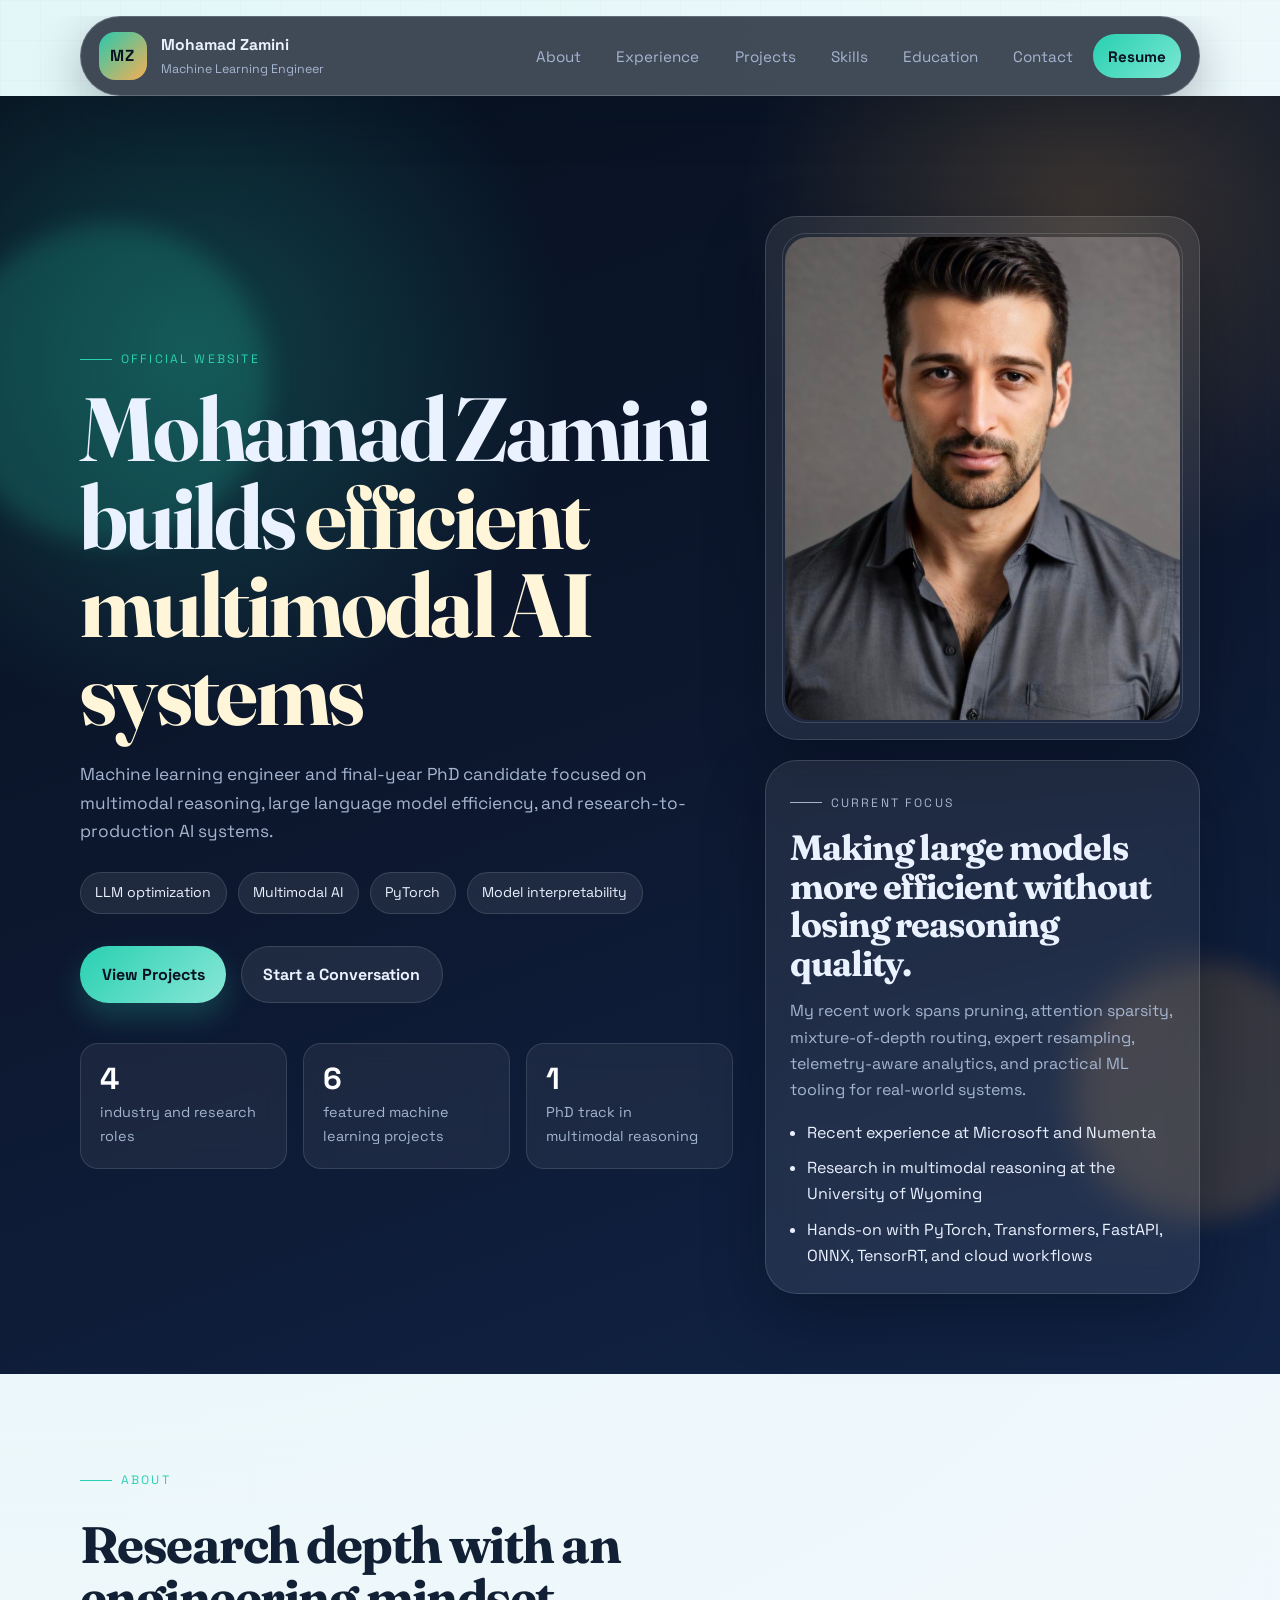
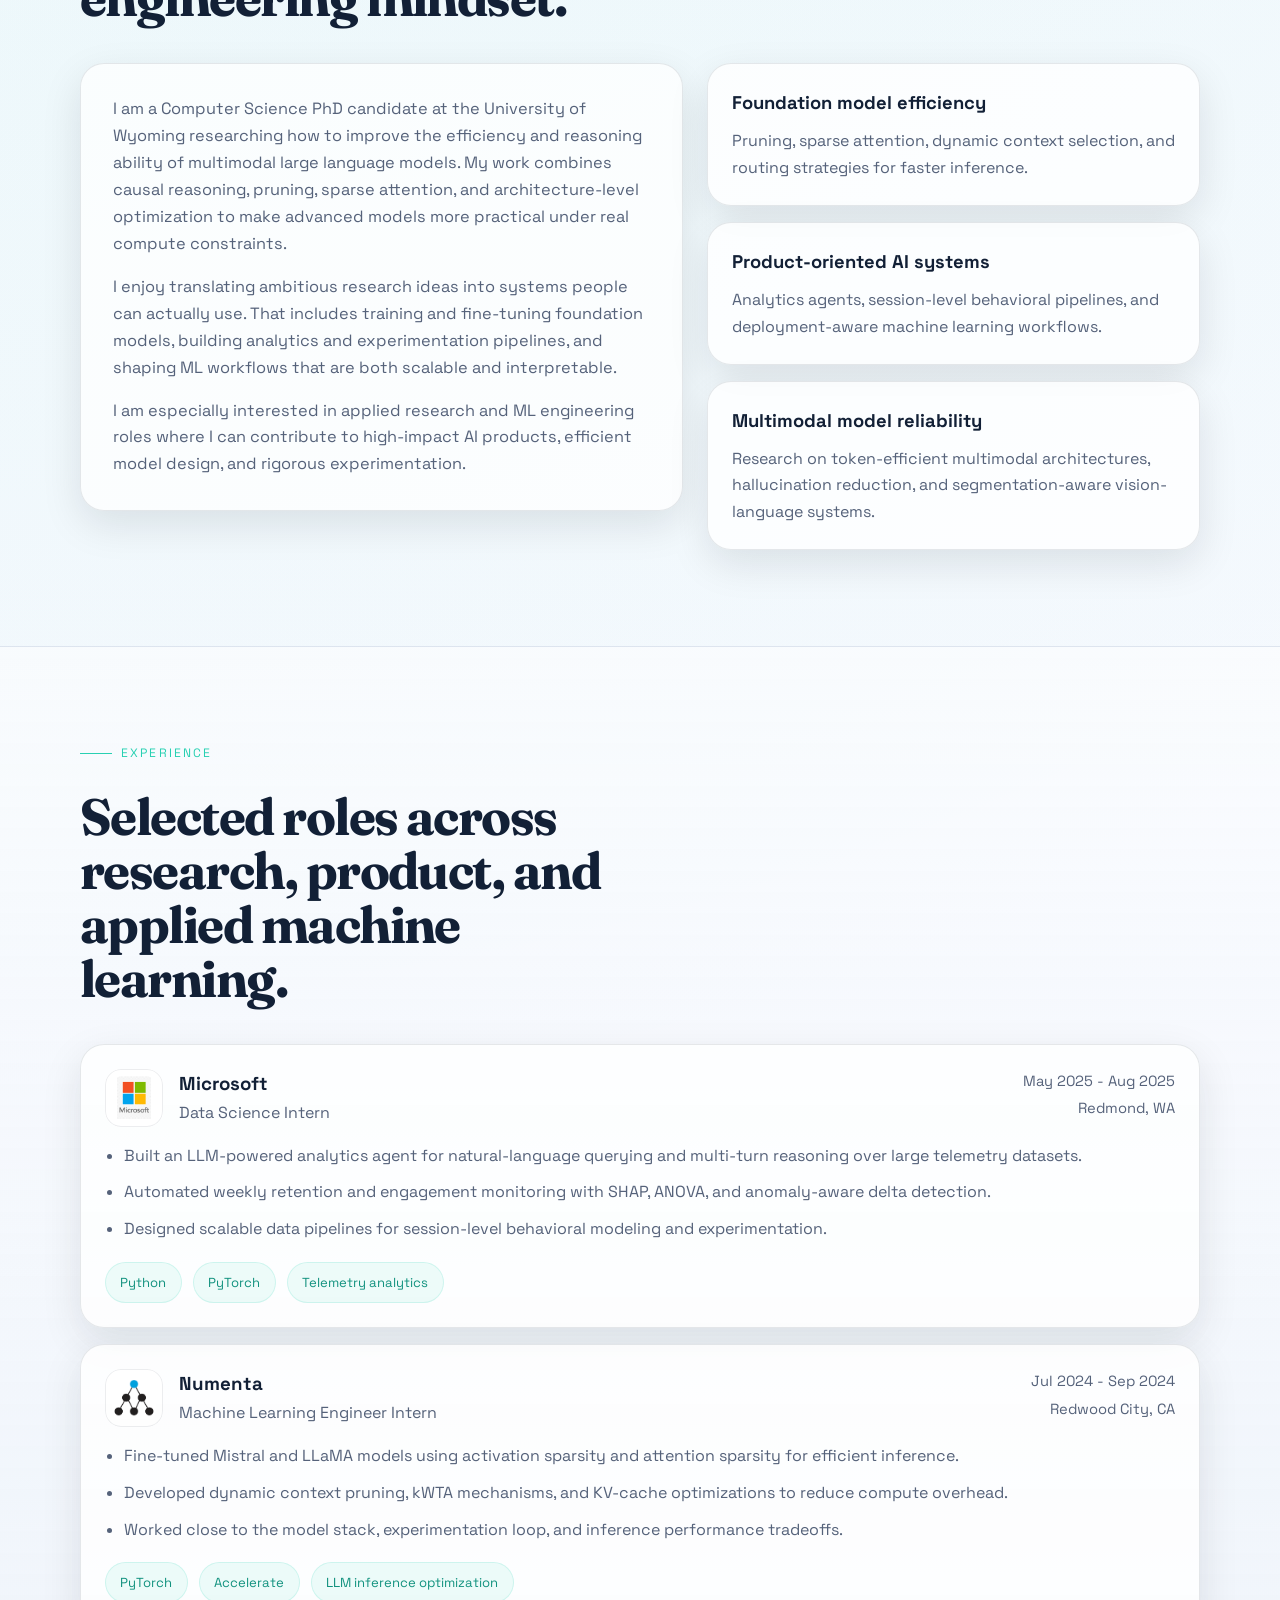
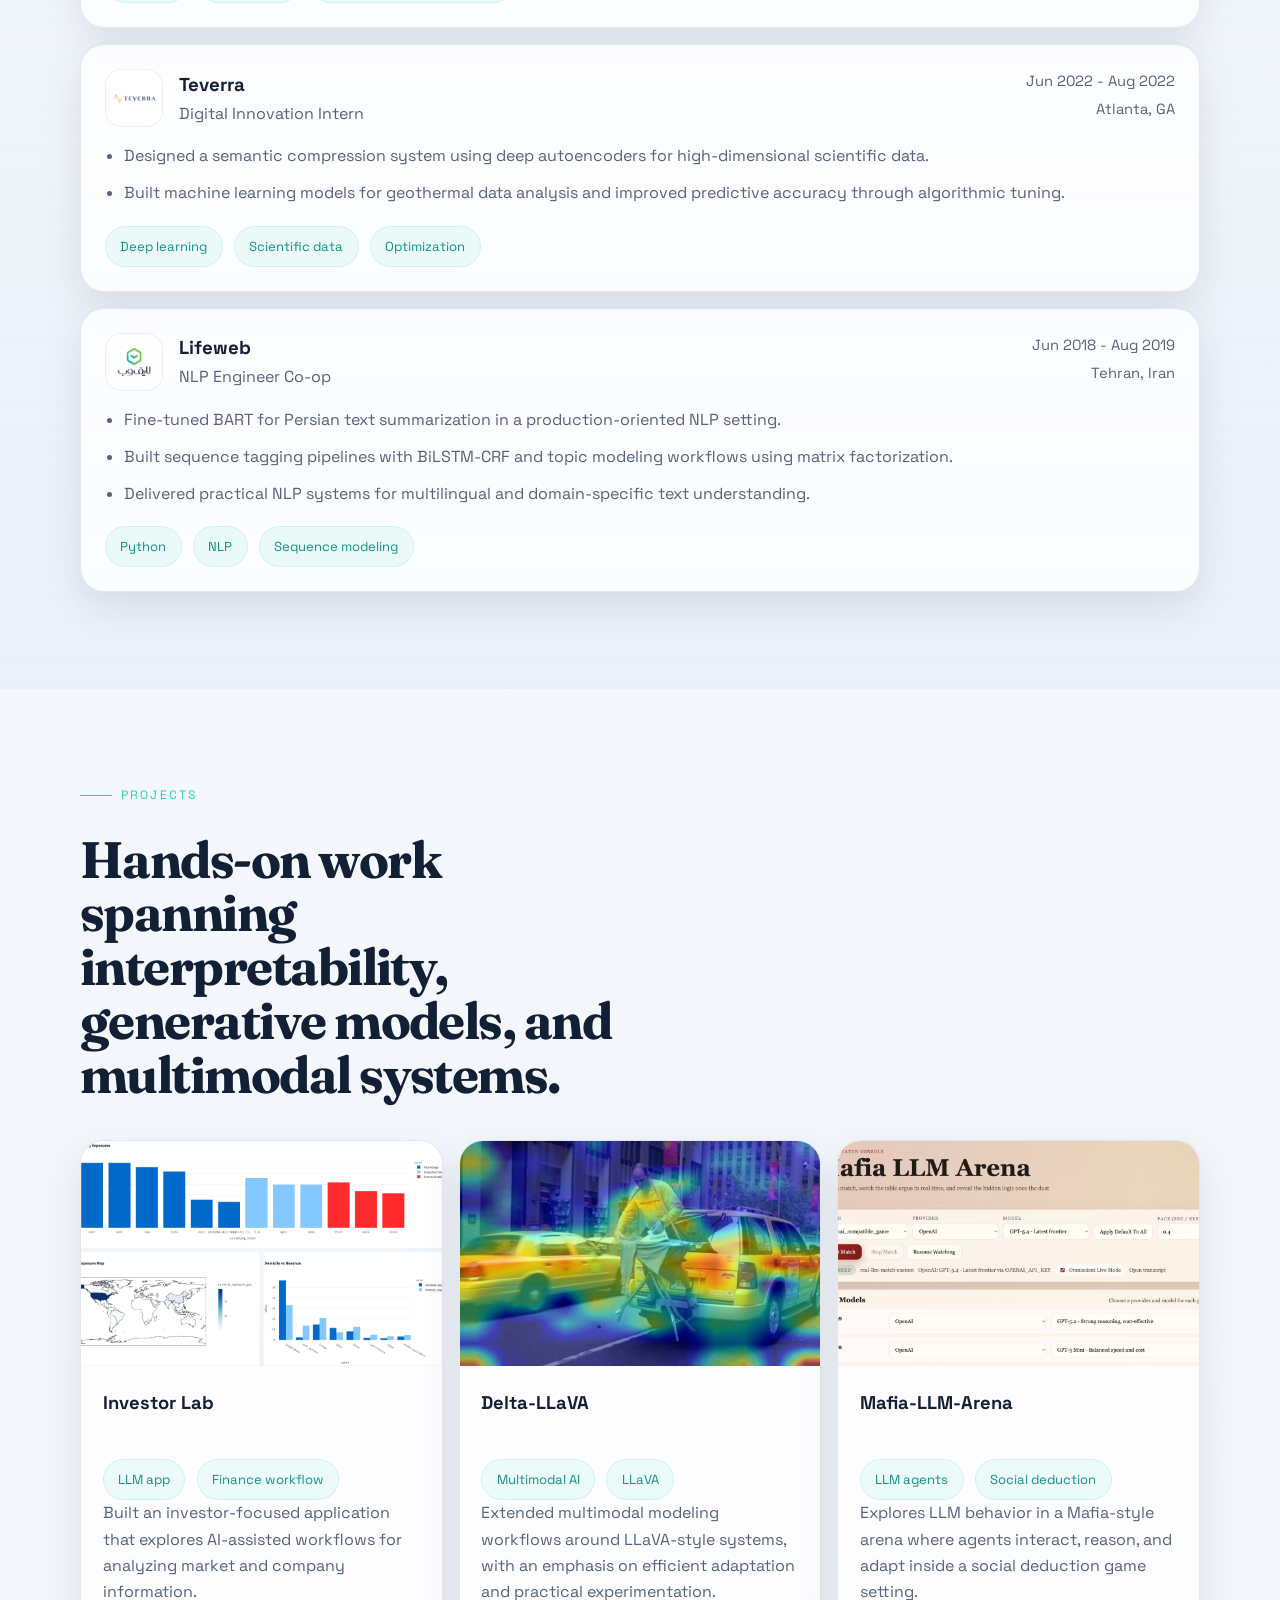
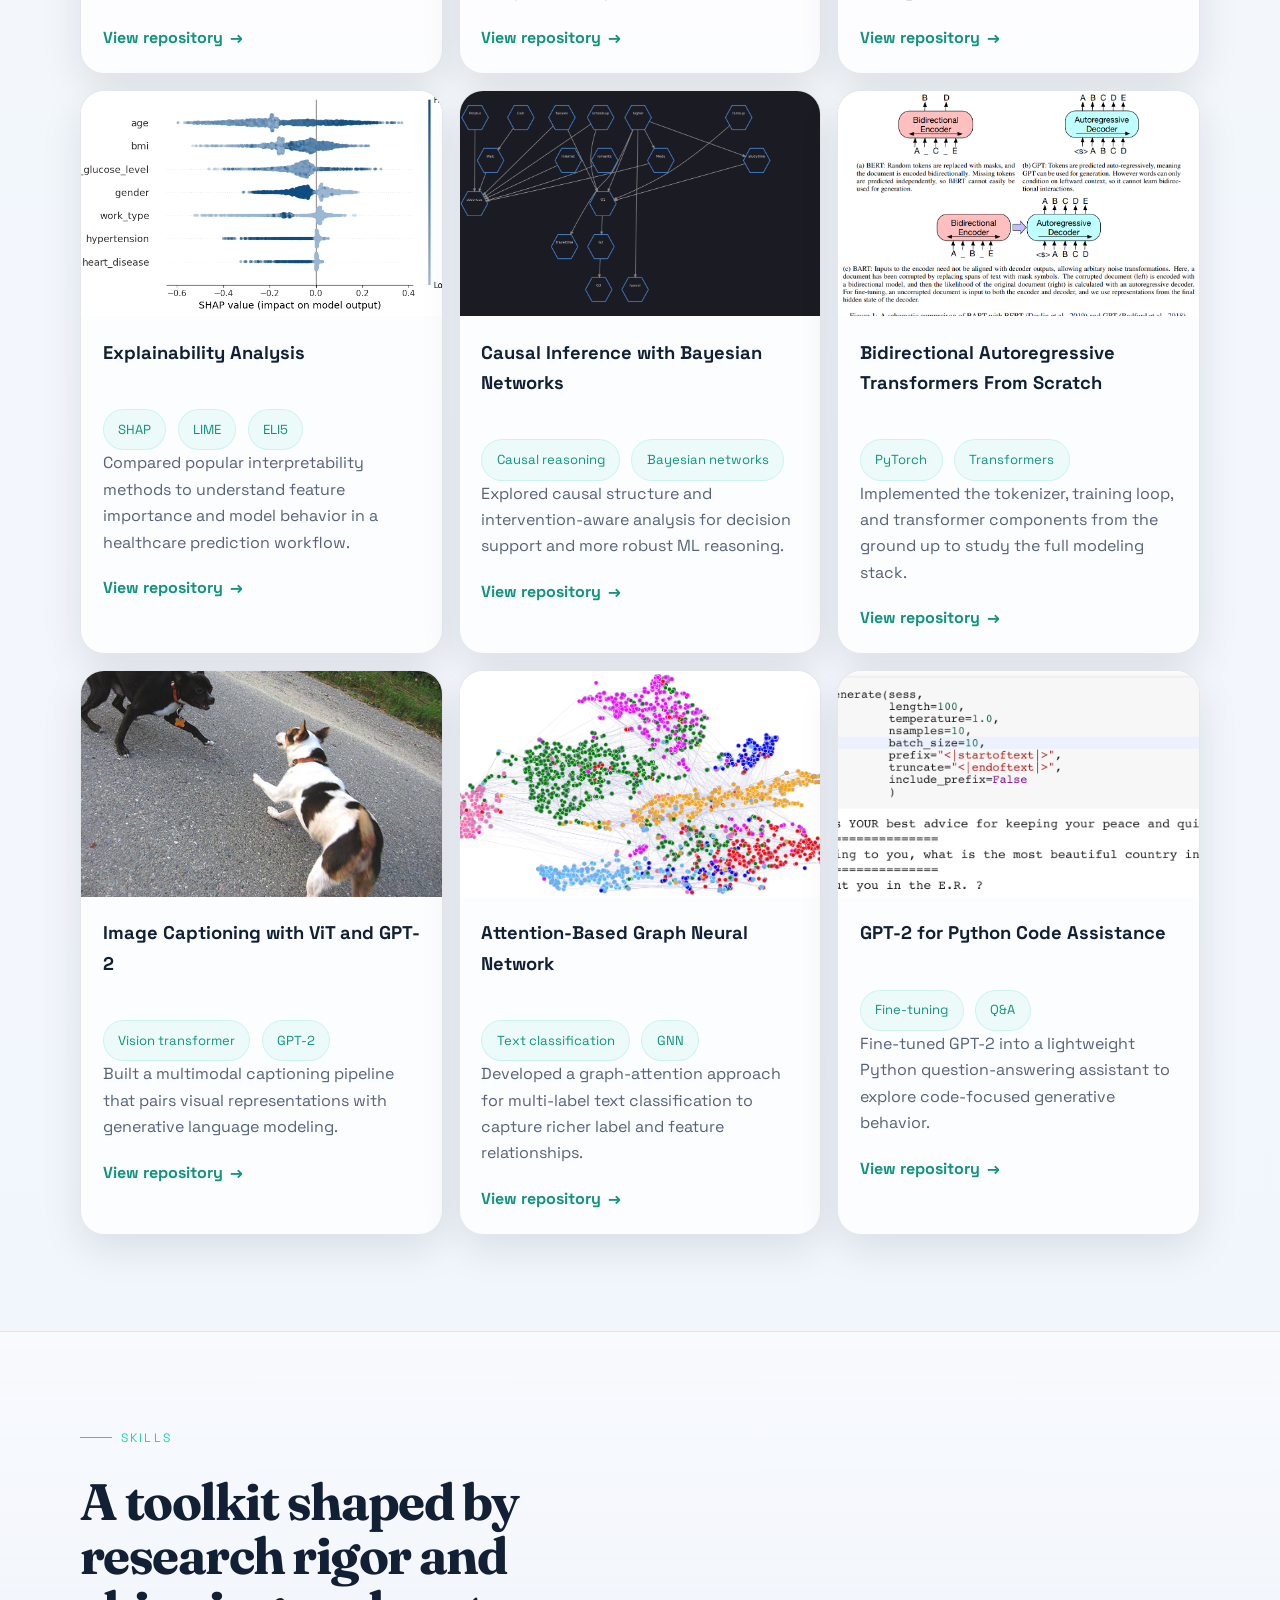
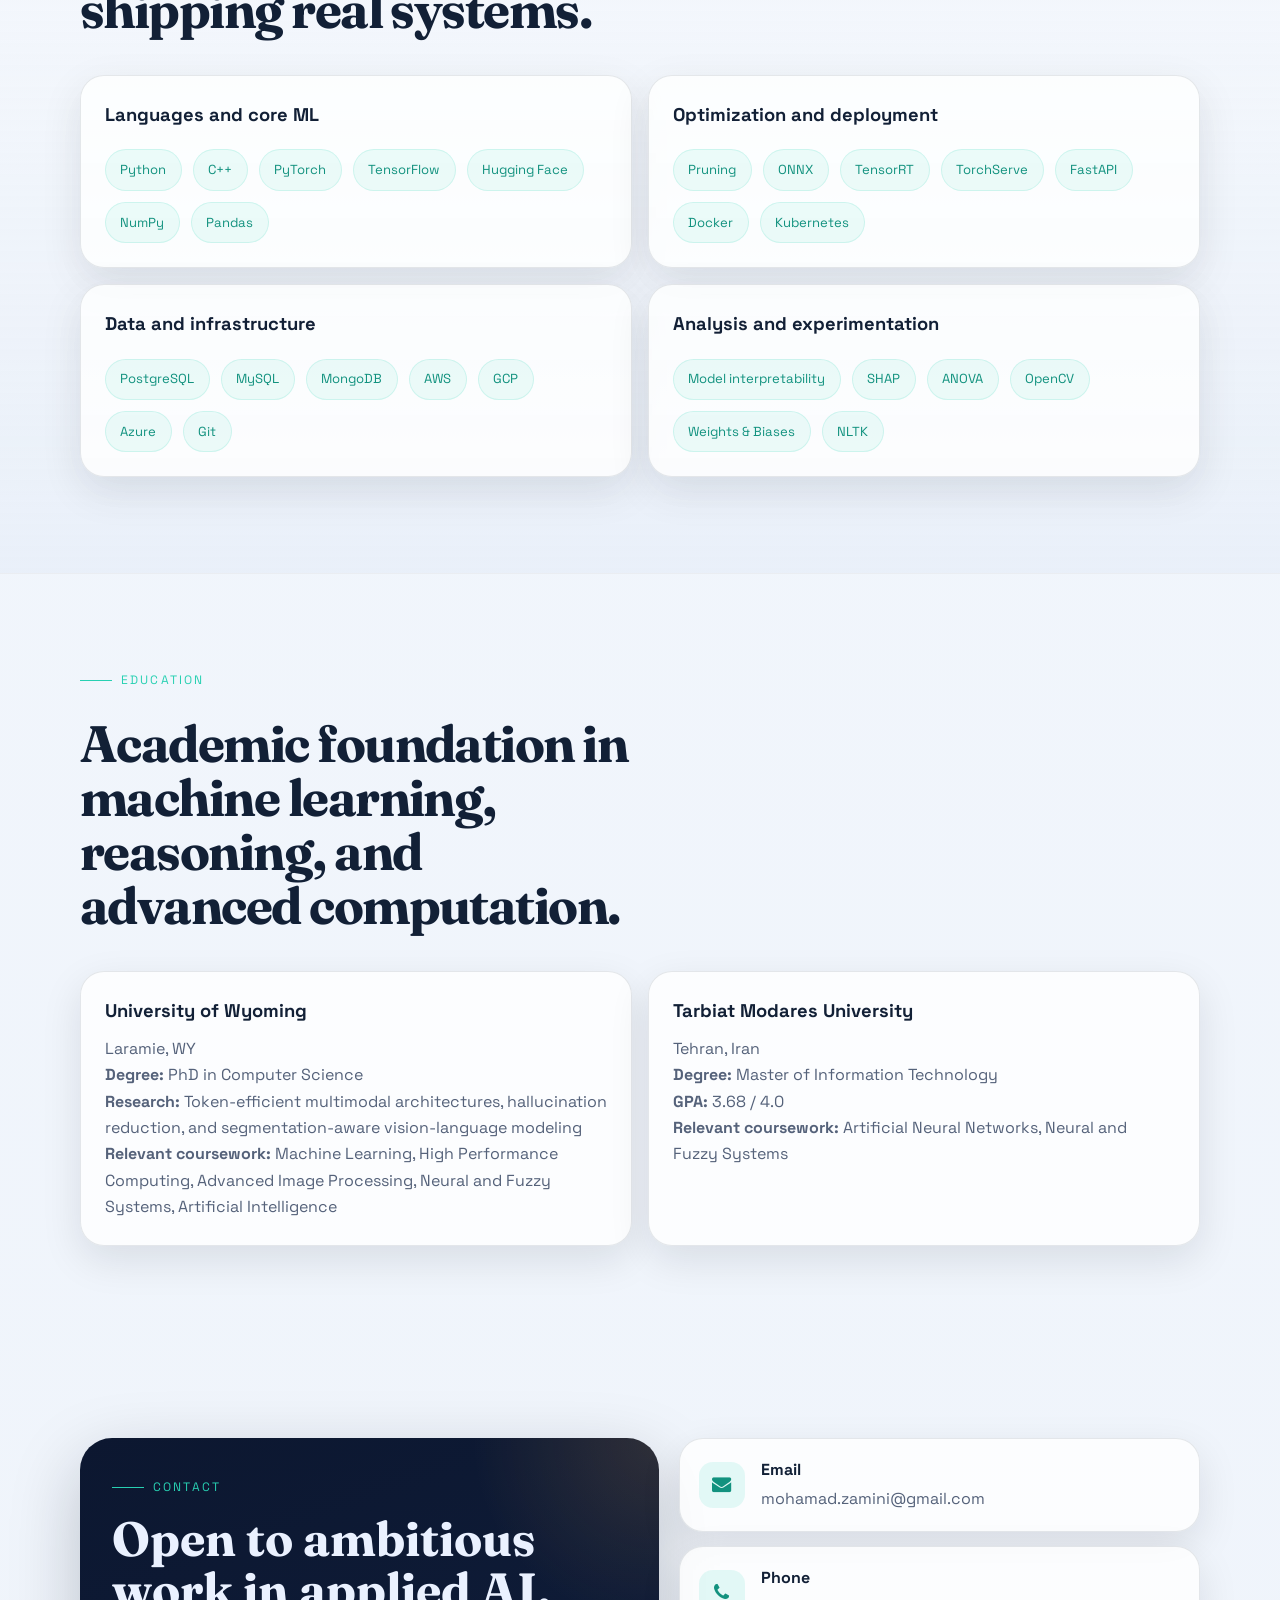
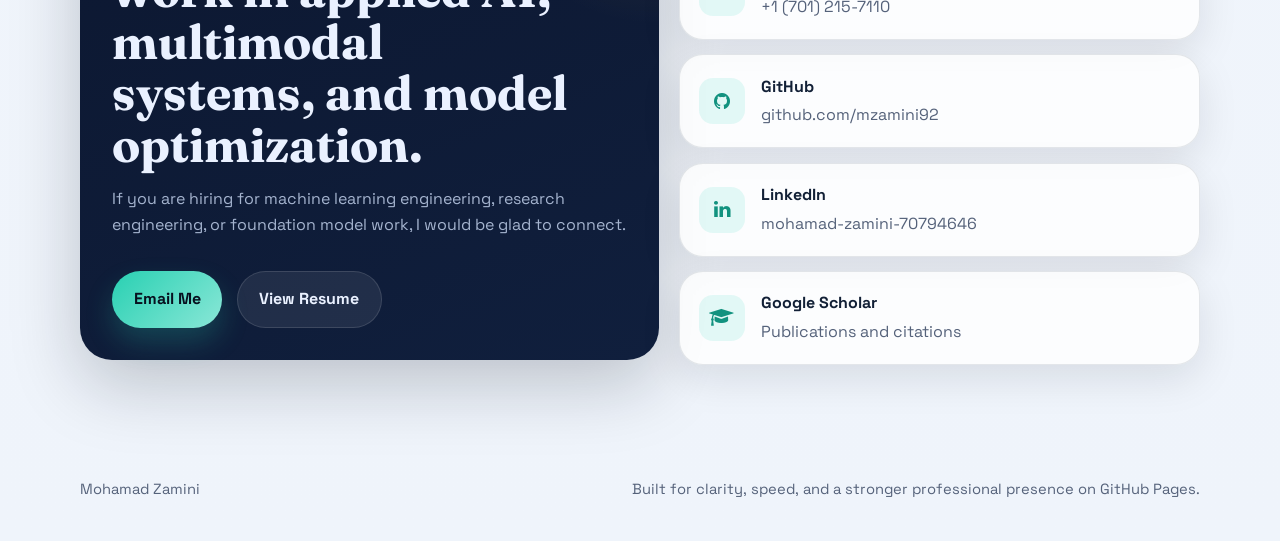
==== commit 93f9520d: "Add Mafia-LLM-Arena project and remove old resumes" ====
--- a/index.html
+++ b/index.html
@@ -412,6 +412,28 @@
             </article>
 
             <article class="project-card reveal">
+              <img src="/assets/img/snapshot.jpg" alt="Mafia-LLM-Arena project artwork" />
+              <div class="project-body">
+                <div class="project-header">
+                  <h3>Mafia-LLM-Arena</h3>
+                  <div class="tag-row">
+                    <span>LLM agents</span>
+                    <span>Social deduction</span>
+                  </div>
+                </div>
+                <p>
+                  Explores LLM behavior in a Mafia-style arena where agents interact, reason, and adapt inside a social deduction game setting.
+                </p>
+                <a
+                  href="https://github.com/mzamini92/Mafia-LLM-Arena"
+                  target="_blank"
+                  rel="noreferrer"
+                  class="text-link"
+                >View repository</a>
+              </div>
+            </article>
+
+            <article class="project-card reveal">
               <img src="/assets/img/download.png" alt="Explainability analysis project artwork" />
               <div class="project-body">
                 <div class="project-header">
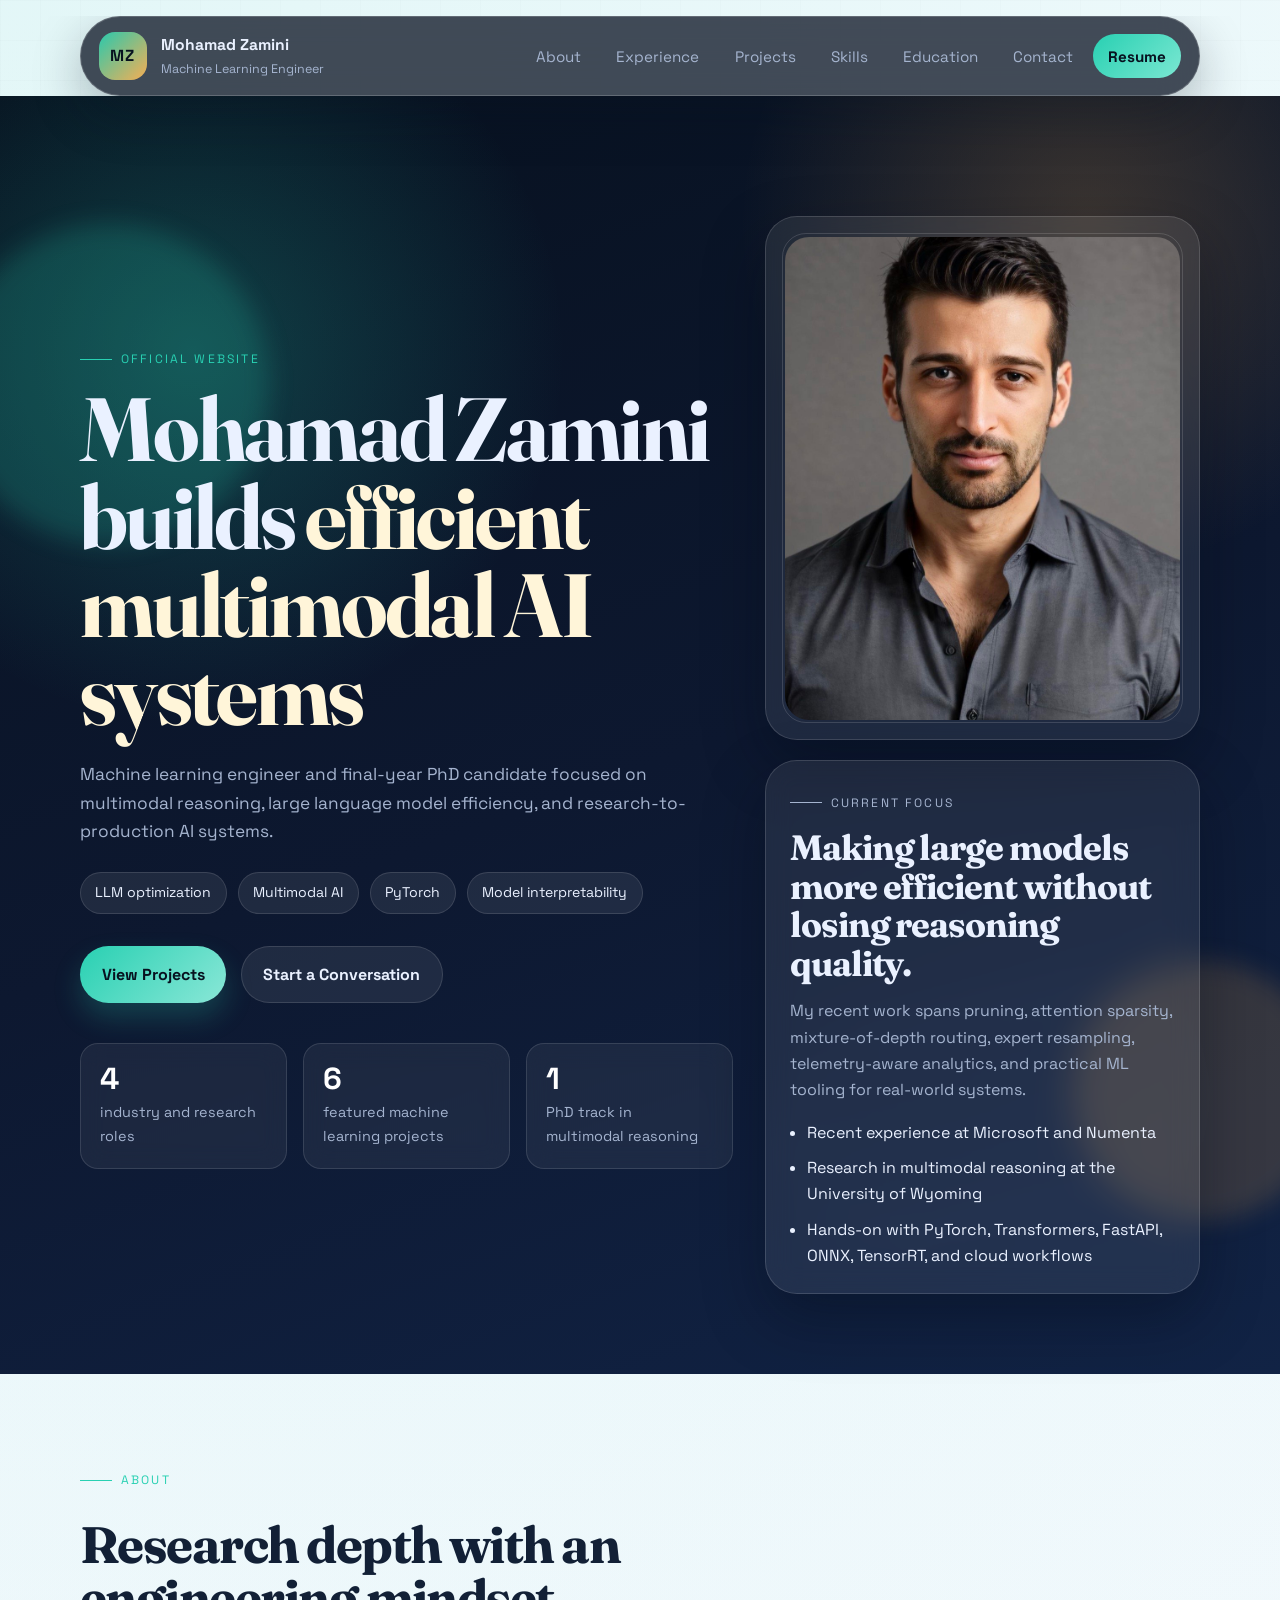
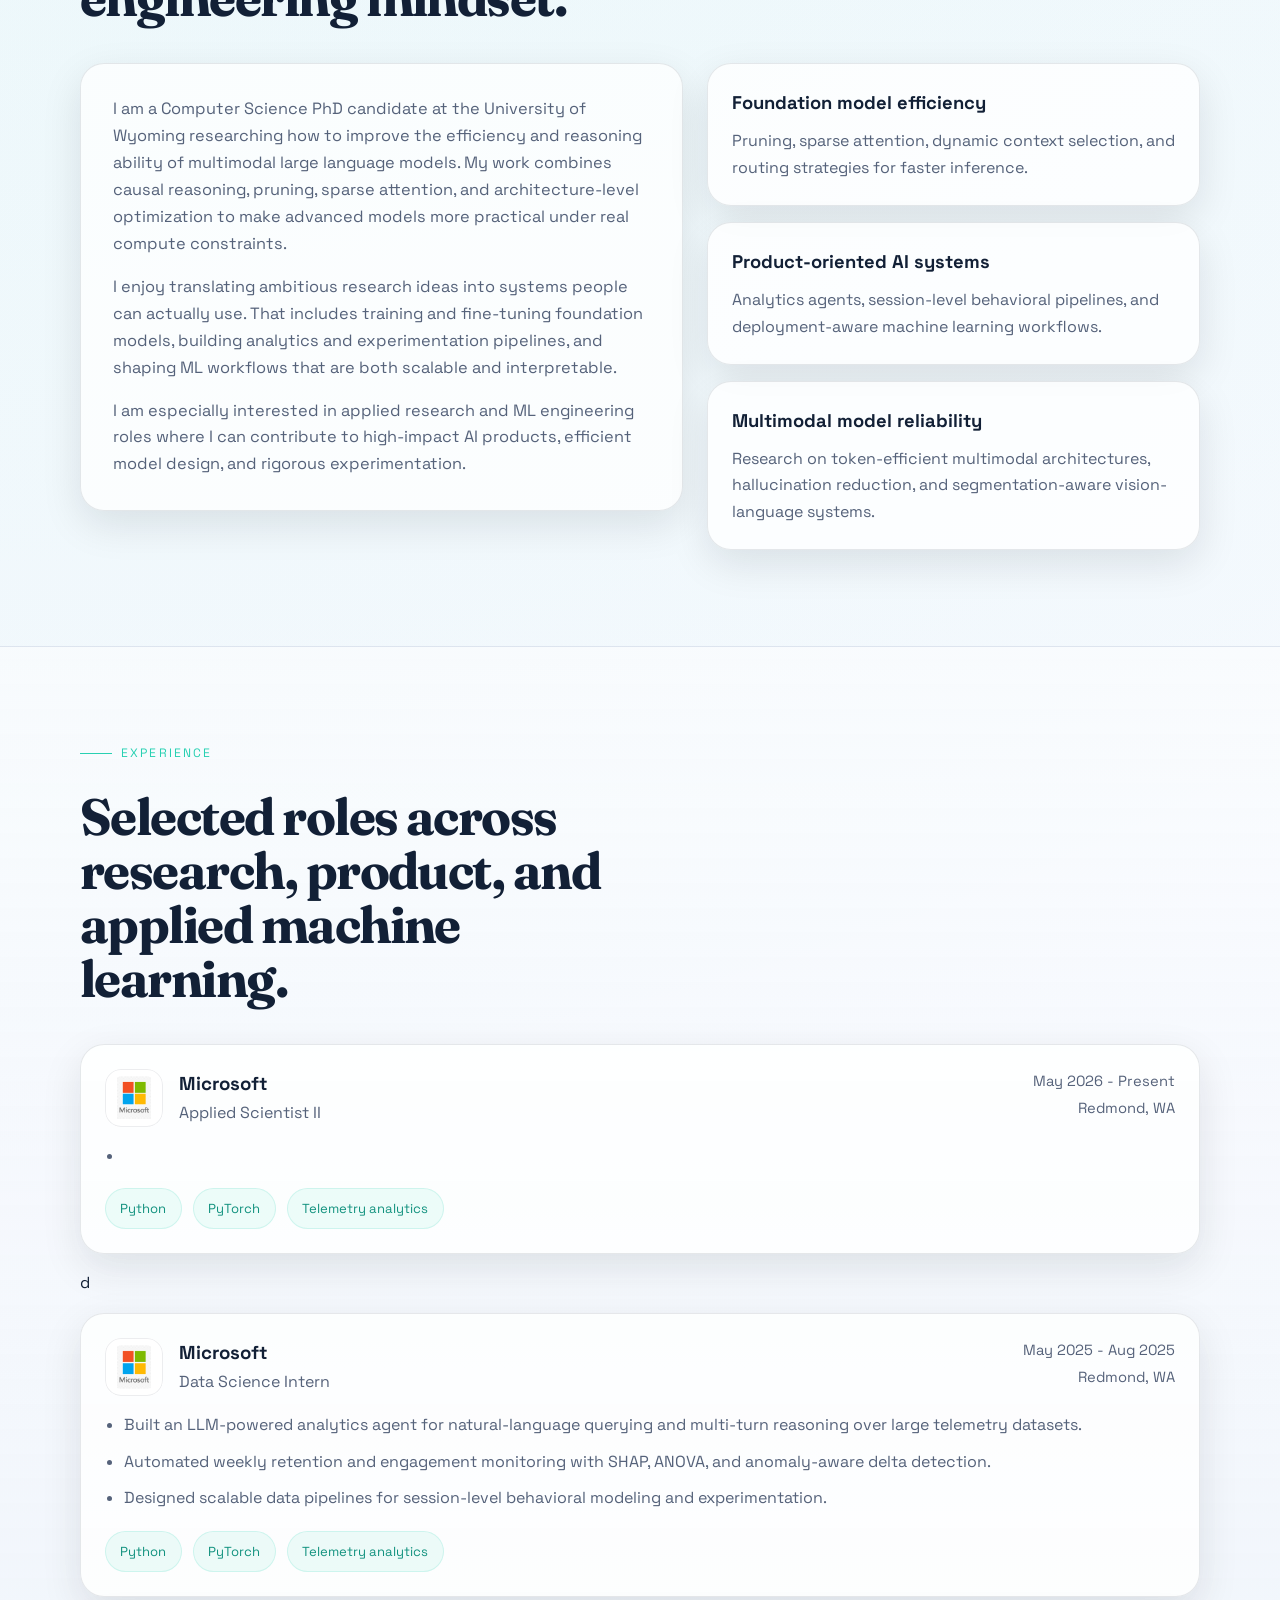
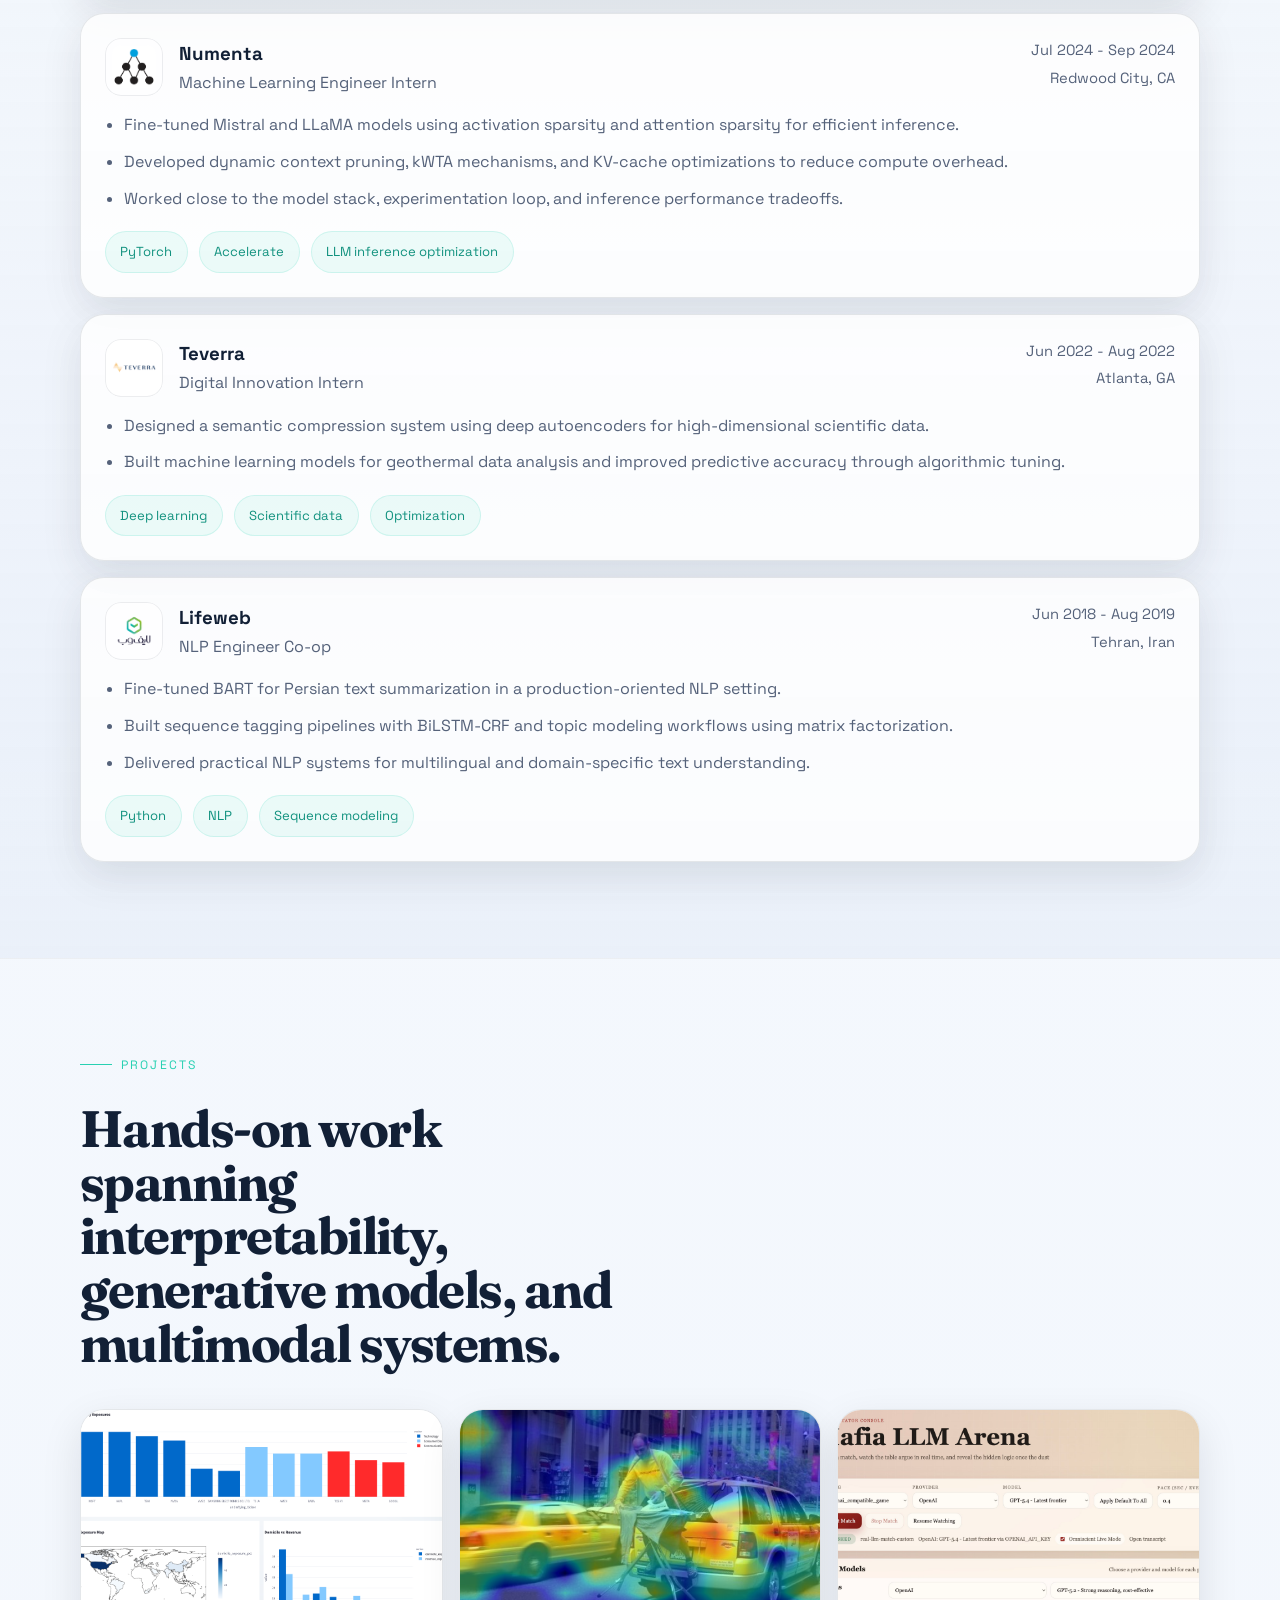
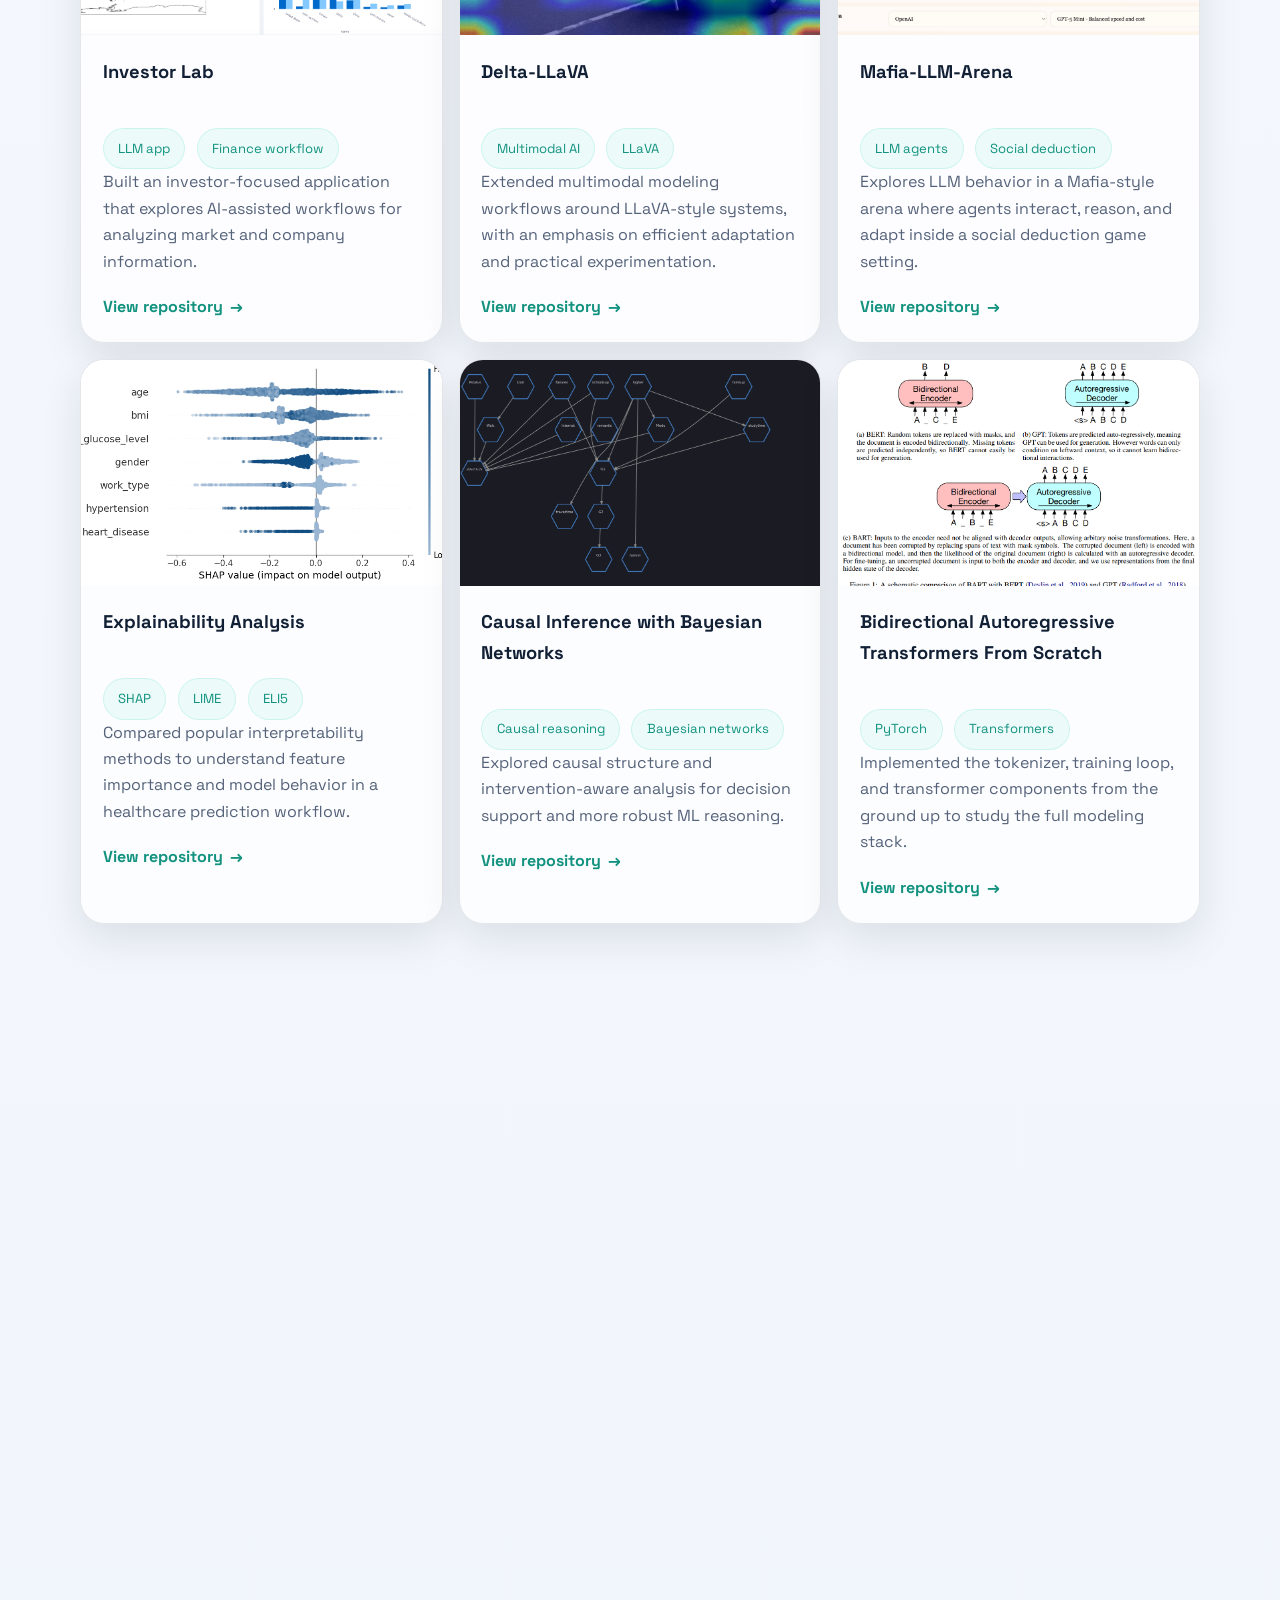
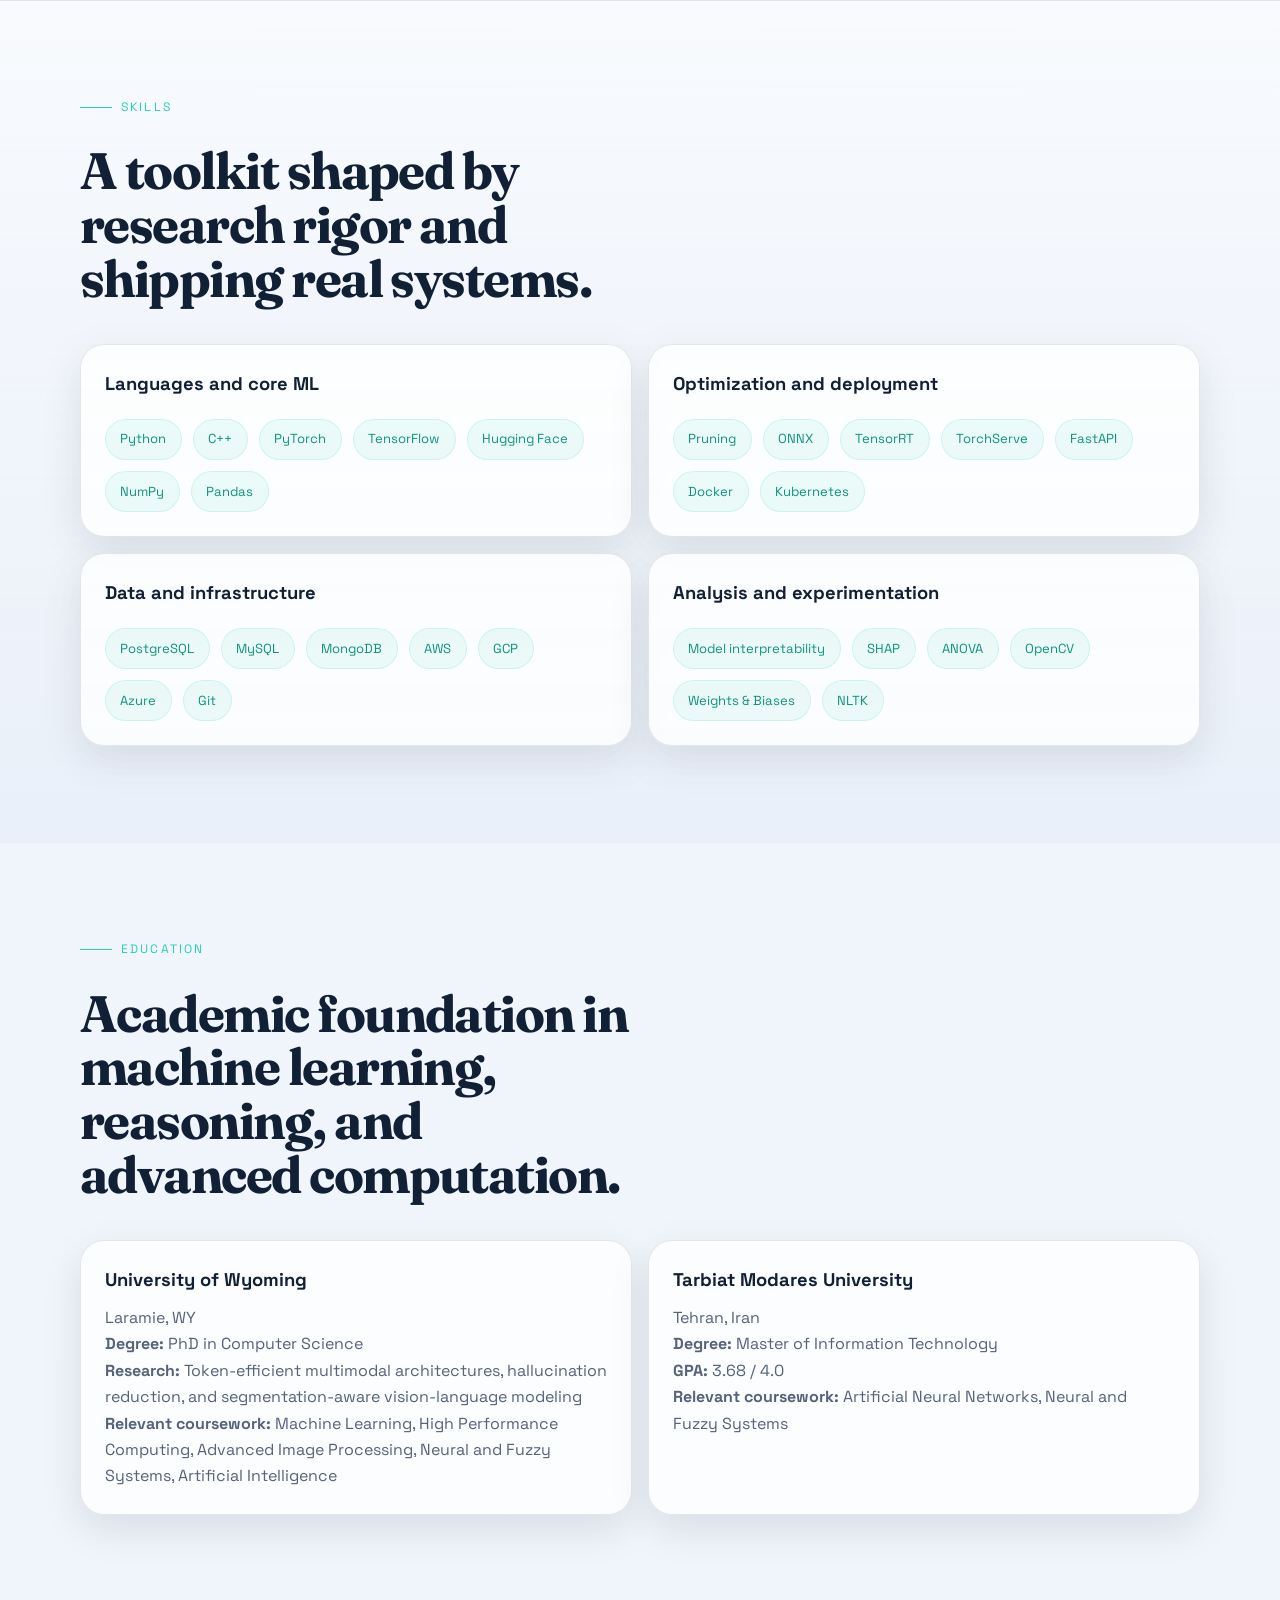
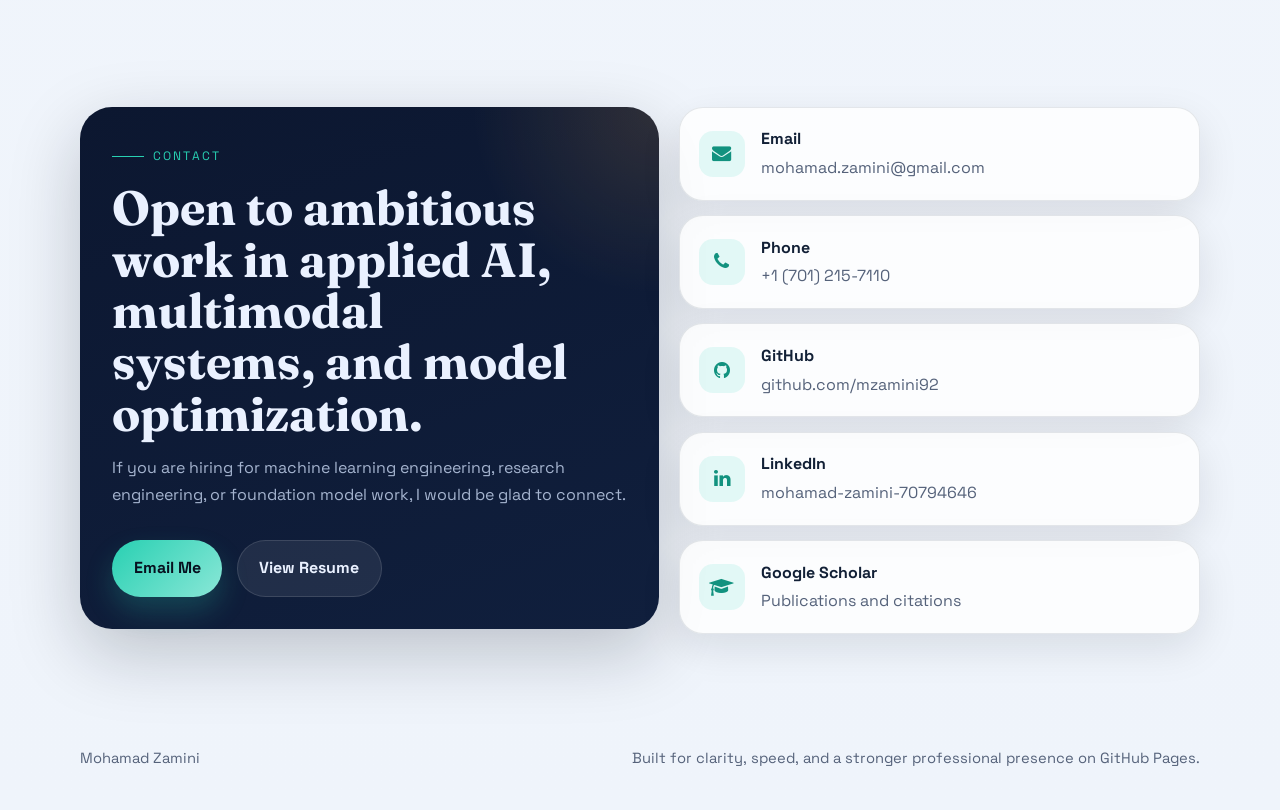
==== commit 576fedd3: "Add Applied Scientist II experience at Microsoft Added experience card for Applied Scientist II role" ====
--- a/index.html
+++ b/index.html
@@ -253,6 +253,30 @@
           </div>
 
           <div class="timeline">
+  
+            <article class="experience-card reveal">
+              <div class="experience-header">
+                <div class="experience-brand">
+                  <img src="/assets/img/Microsoft.png" alt="Microsoft logo" />
+                  <div>
+                    <h3>Microsoft</h3>
+                    <p>Applied Scientist II</p>
+                  </div>
+                </div>
+                <div class="experience-meta">
+                  <span>May 2026 - Present</span>
+                  <span>Redmond, WA</span>
+                </div>
+              </div>
+              <ul>
+                <li></li>
+              </ul>
+              <div class="tag-row">
+                <span>Python</span>
+                <span>PyTorch</span>
+                <span>Telemetry analytics</span>
+              </div>
+            </article>d
             <article class="experience-card reveal">
               <div class="experience-header">
                 <div class="experience-brand">
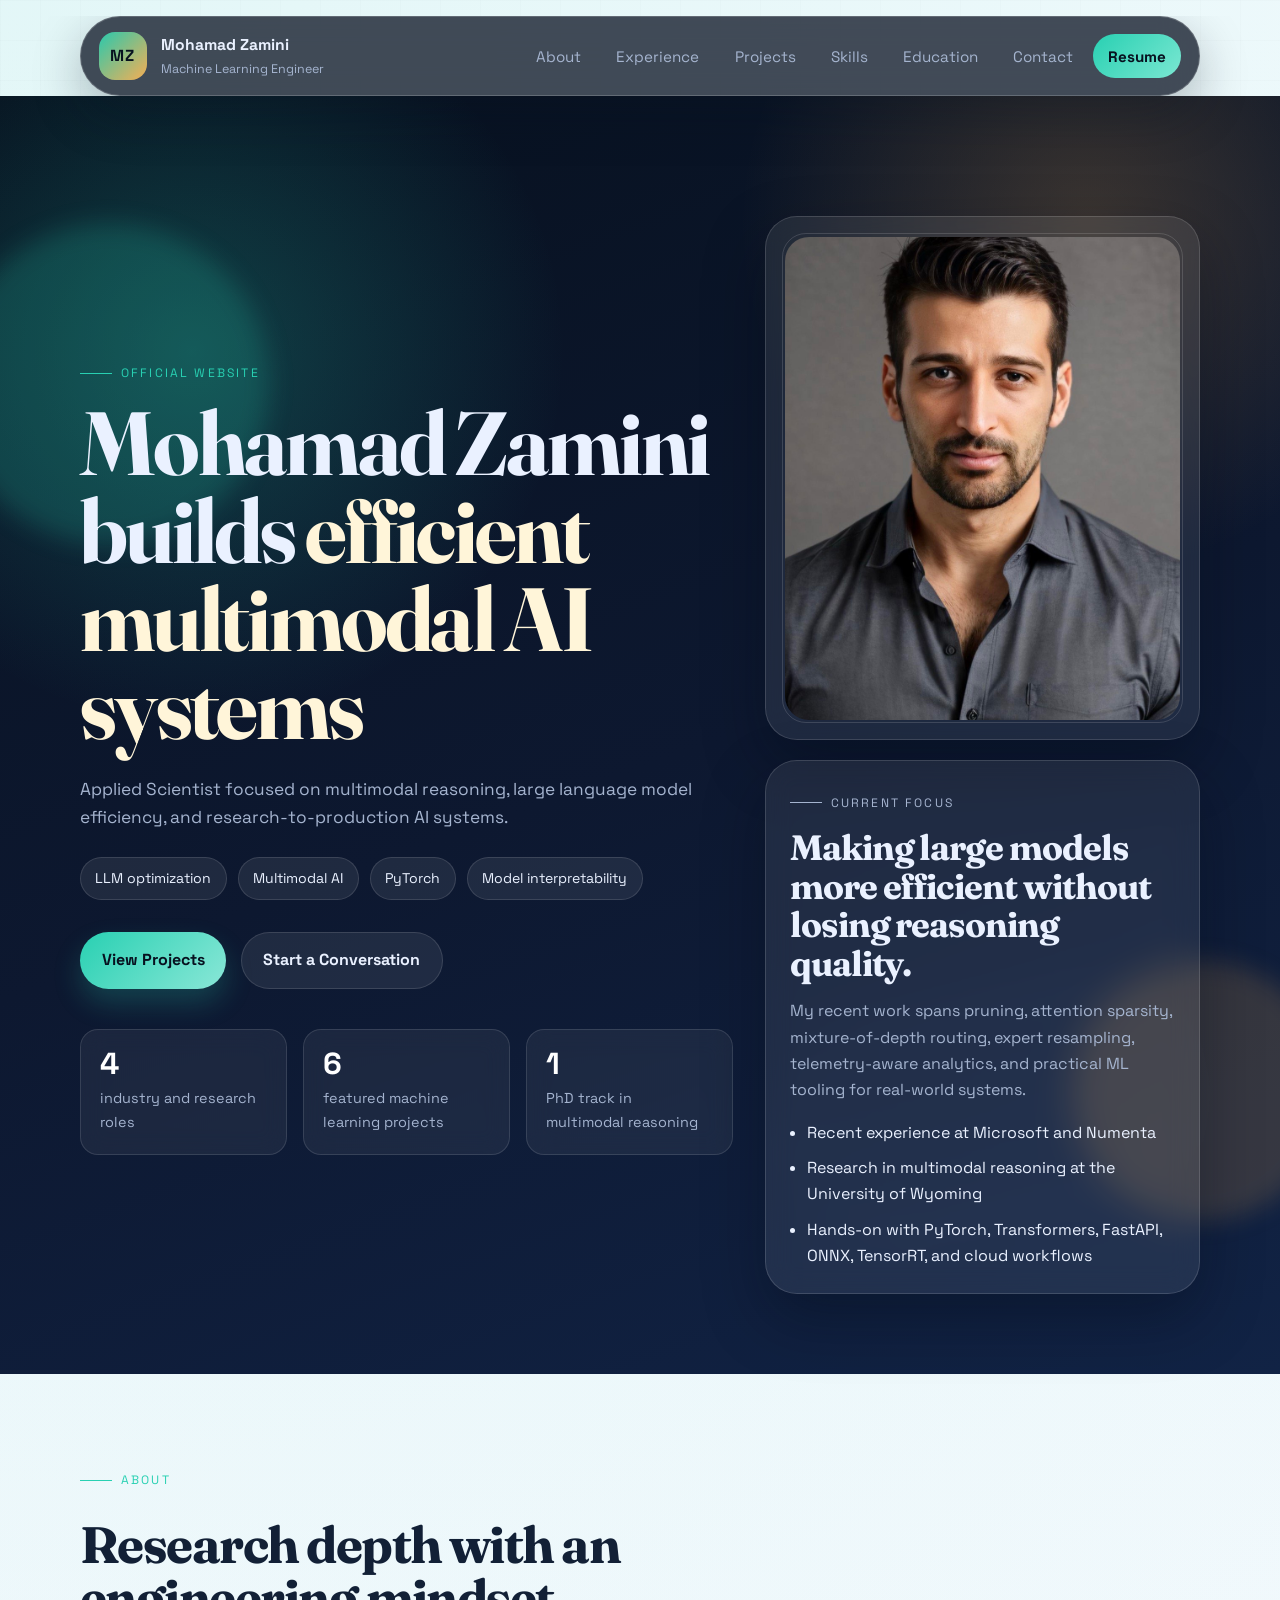
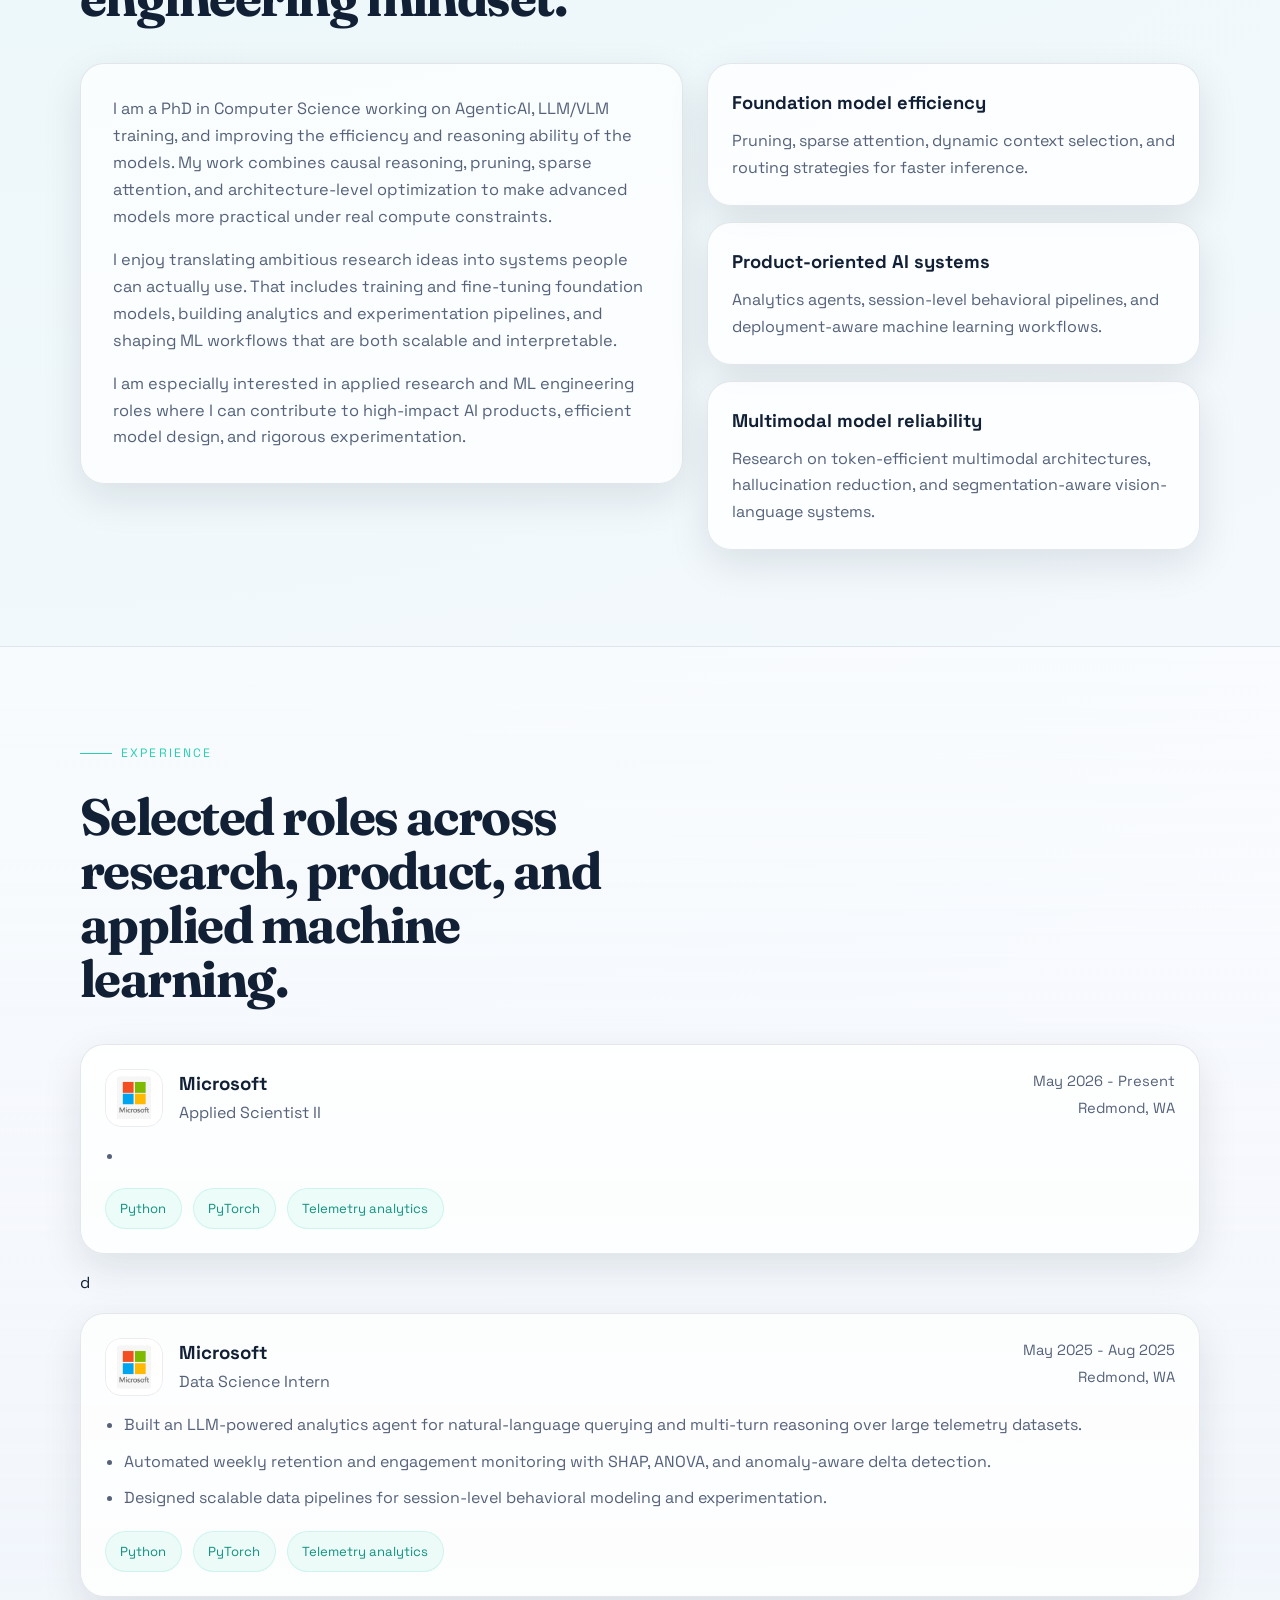
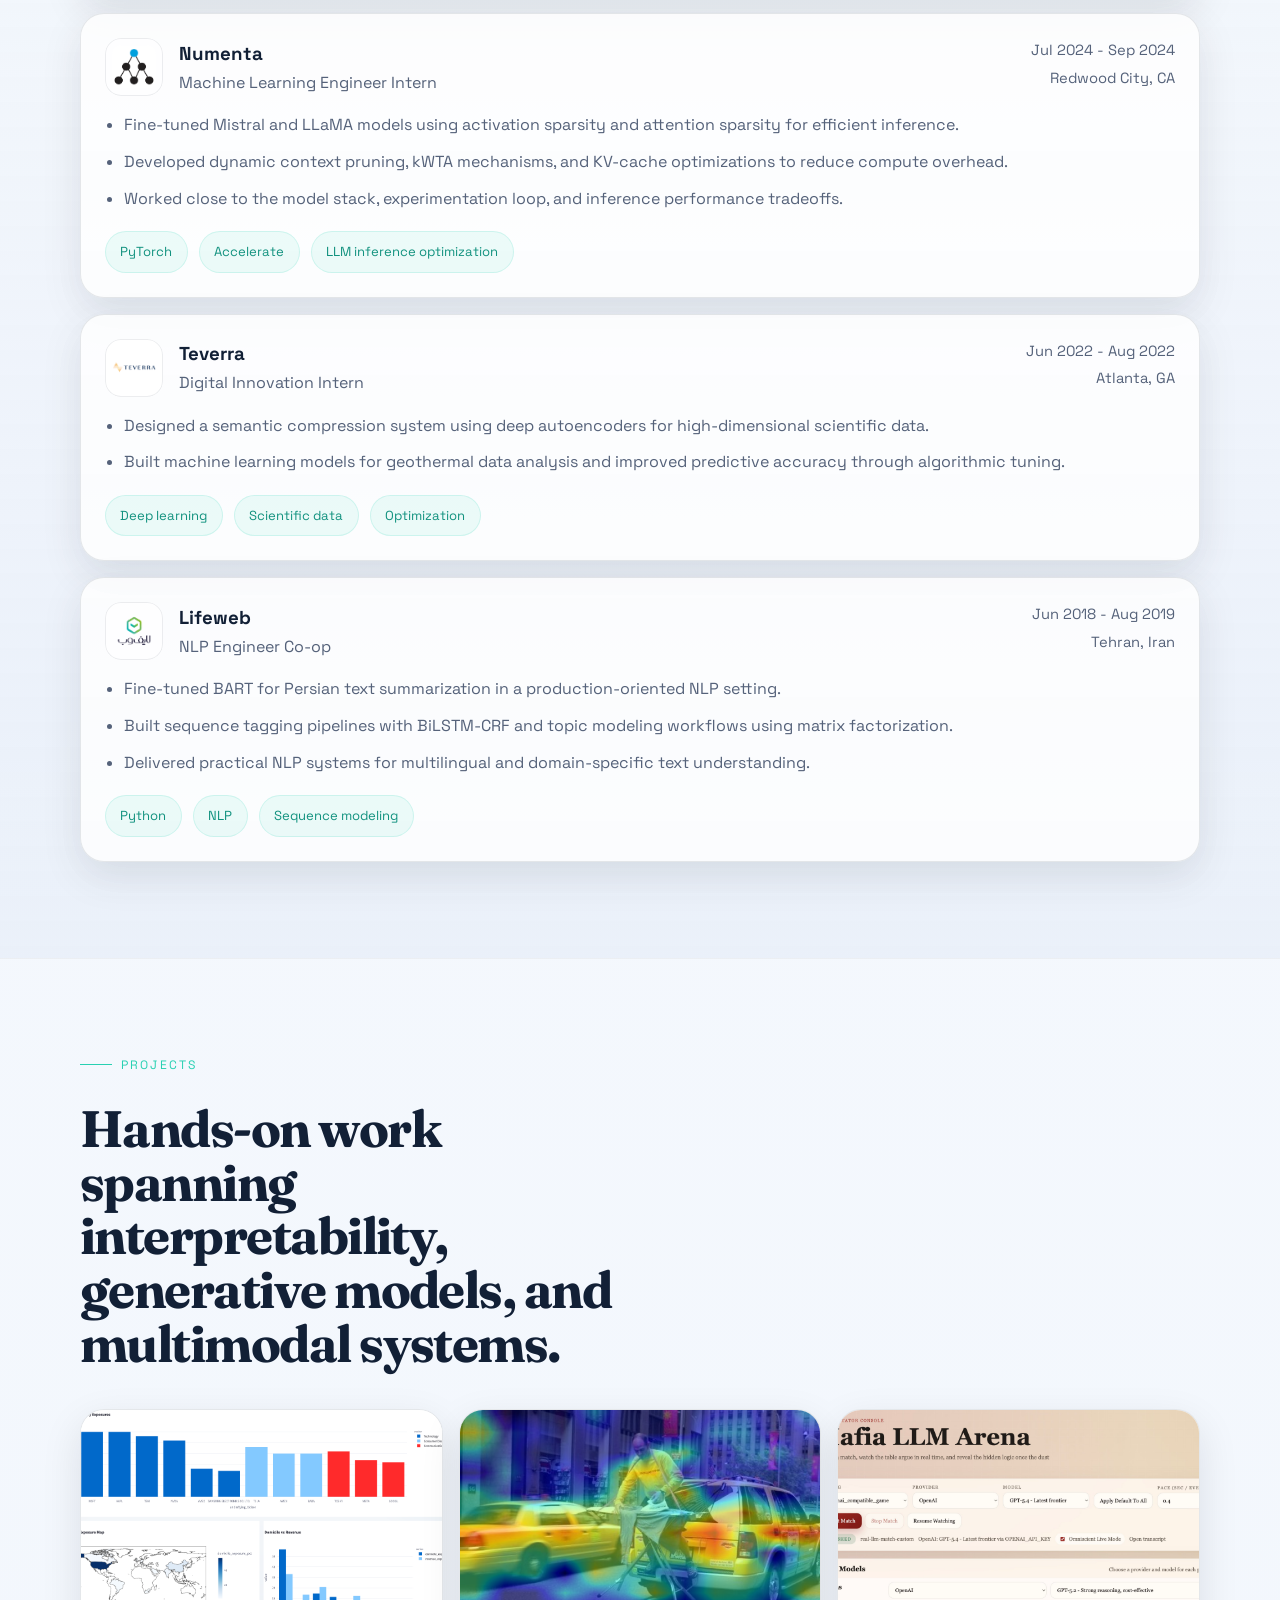
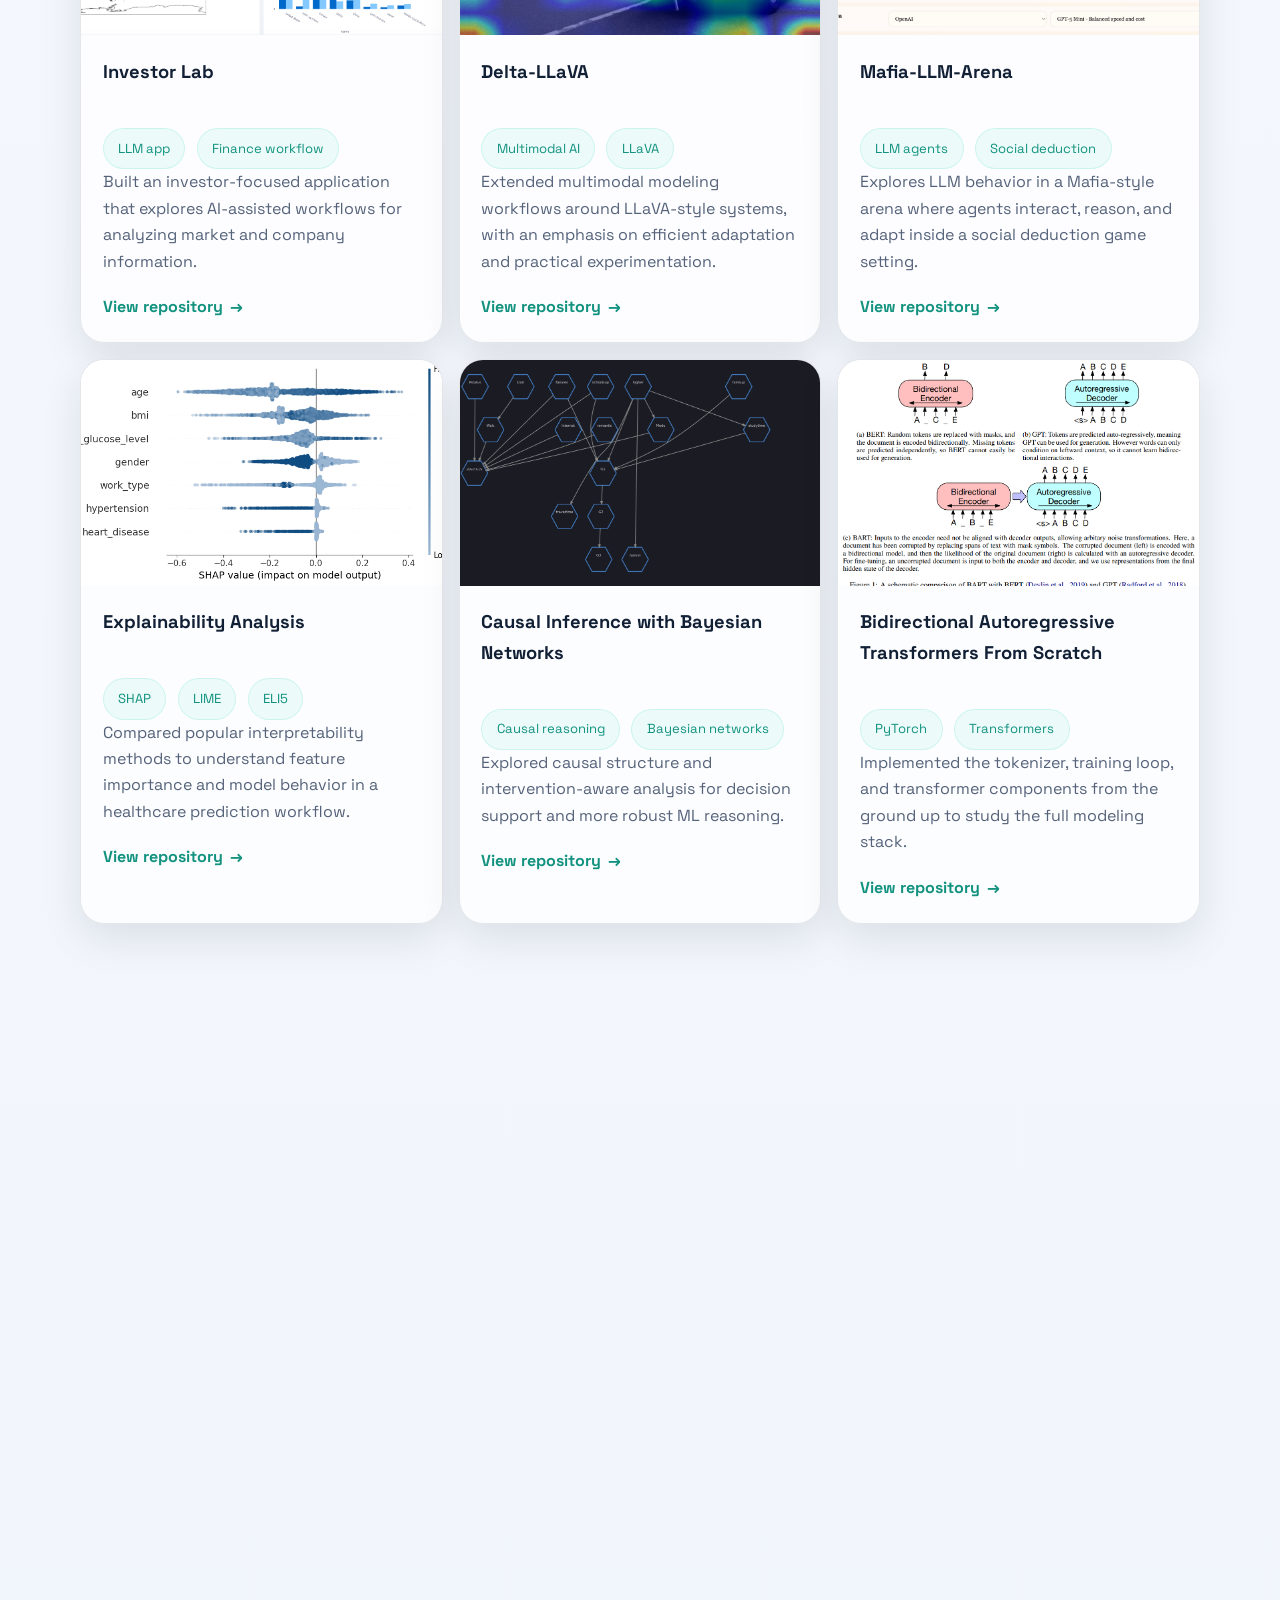
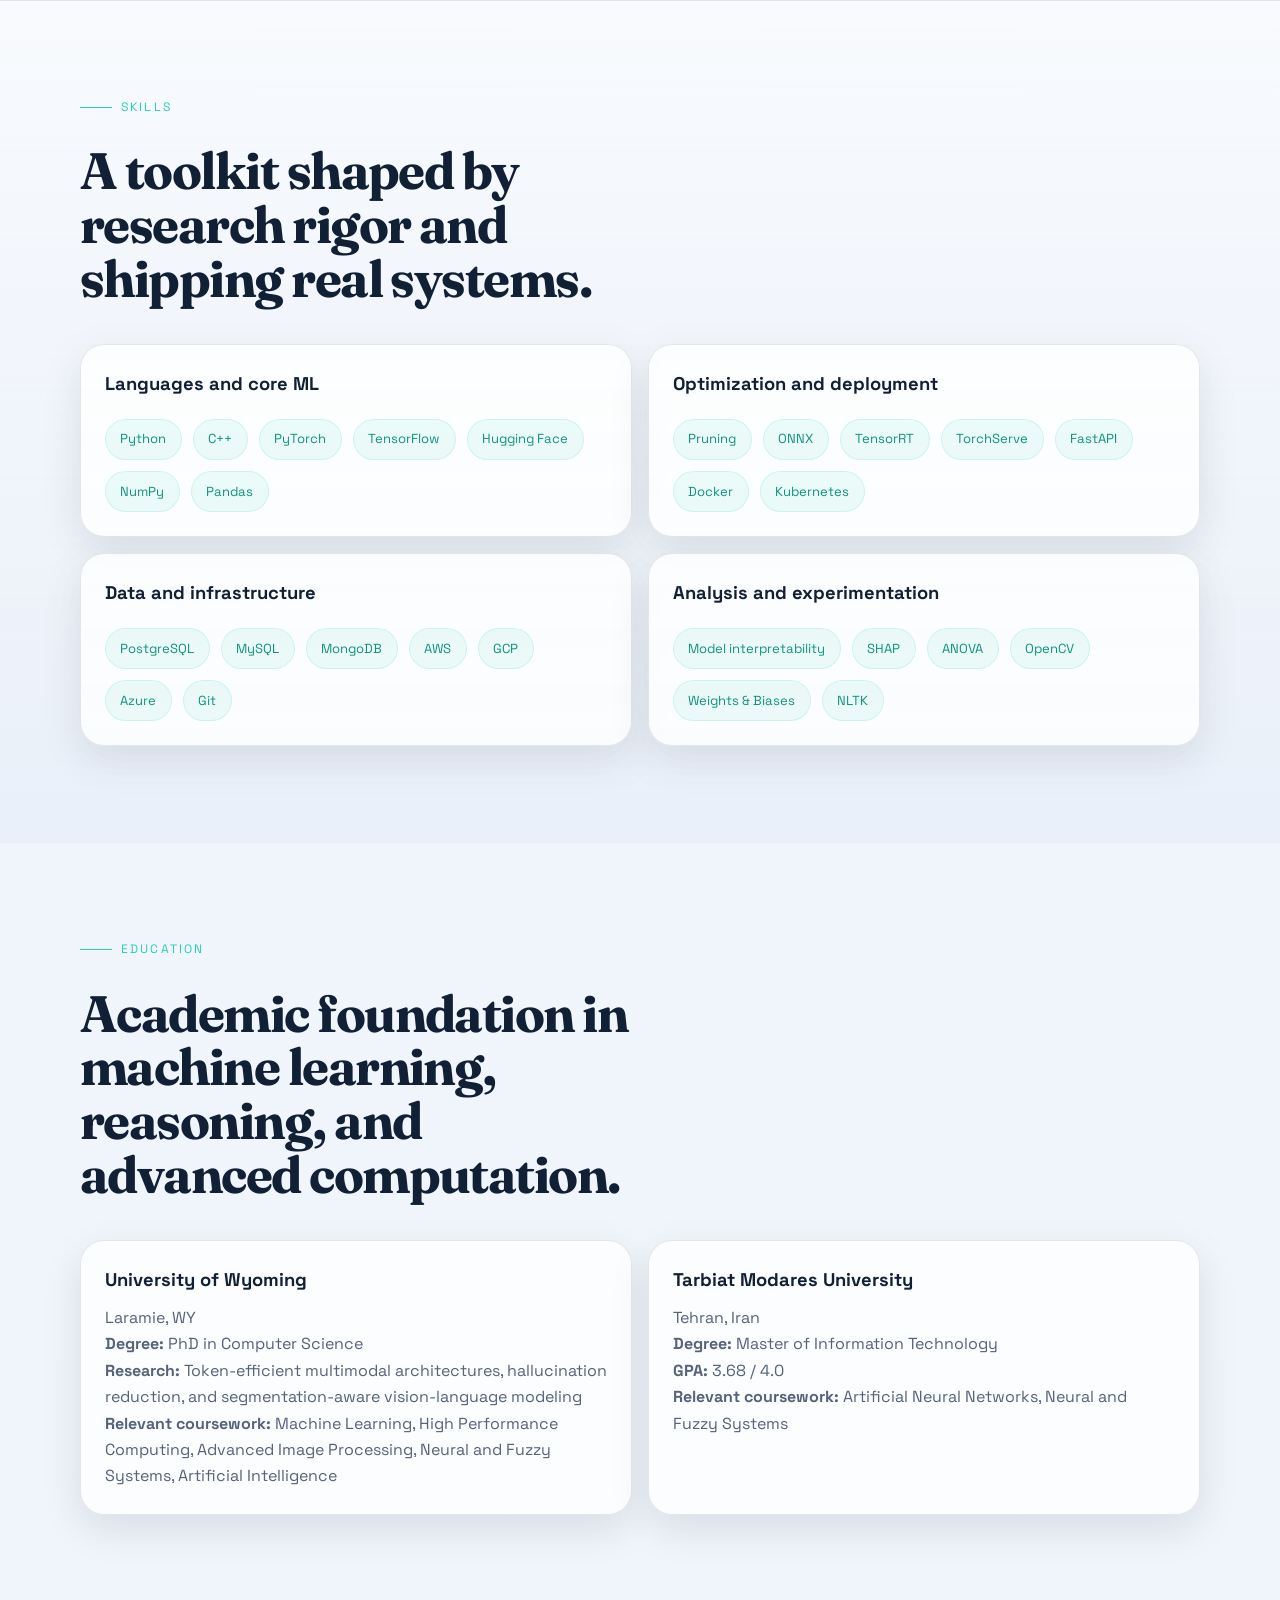
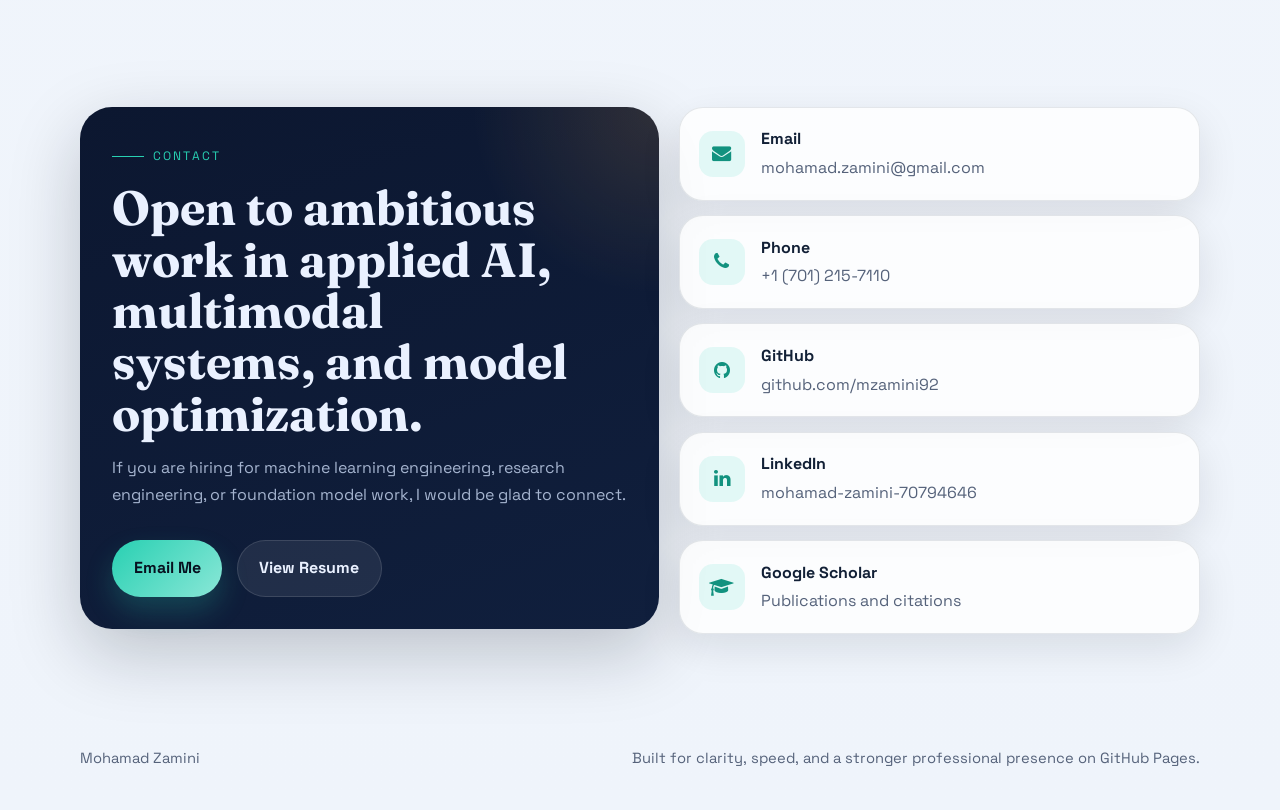
==== commit 49469440: "Update job title and research focus in index.html" ====
--- a/index.html
+++ b/index.html
@@ -27,7 +27,7 @@
   <link rel="stylesheet" href="https://maxcdn.bootstrapcdn.com/font-awesome/4.7.0/css/font-awesome.min.css" />
   <link rel="stylesheet" href="/assets/css/style.css?v=20260315" />
 
-  <title>Mohamad Zamini | Machine Learning Engineer &amp; PhD Candidate</title>
+  <title>Mohamad Zamini | Applied Scientist &amp; PhD</title>
 
   <script async src="https://www.googletagmanager.com/gtag/js?id=UA-126939217-2"></script>
   <script>
@@ -39,7 +39,7 @@
 
   <meta property="og:locale" content="en_US" />
   <meta property="og:type" content="website" />
-  <meta property="og:title" content="Mohamad Zamini | Machine Learning Engineer &amp; PhD Candidate" />
+  <meta property="og:title" content="Mohamad Zamini | Applied Scientist &amp; PhD" />
   <meta
     property="og:description"
     content="Official website of Mohamad Zamini, focused on multimodal AI, LLM optimization, and scalable machine learning systems."
@@ -49,16 +49,16 @@
   <meta property="og:image" content="https://mzamini92.github.io/assets/img/passport-new.jpg" />
 
   <meta name="twitter:card" content="summary_large_image" />
-  <meta name="twitter:title" content="Mohamad Zamini | Machine Learning Engineer &amp; PhD Candidate" />
+  <meta name="twitter:title" content="Mohamad Zamini | Applied Scientist &amp; PhD" />
   <meta
     name="twitter:description"
-    content="Machine learning engineer and PhD candidate building efficient multimodal systems, LLM tooling, and production-minded AI workflows."
+    content="Applied Scientist working on LLM/VLM, Agentic AI and production-minded AI workflows."
   />
   <meta name="twitter:url" content="https://mzamini92.github.io/" />
   <meta name="author" content="Mohamad Zamini" />
   <meta
     name="description"
-    content="Official portfolio of Mohamad Zamini, a machine learning engineer and PhD candidate specializing in multimodal reasoning, LLM efficiency, and scalable AI systems."
+    content="Official portfolio of Mohamad Zamini, an Applied Scientist and PhD specializing in multimodal reasoning, LLM efficiency, and scalable AI systems."
   />
 
   <link rel="apple-touch-icon" sizes="57x57" href="/assets/img/favicon/apple-icon-57x57.png" />
@@ -146,7 +146,7 @@
               <span class="typed-role" aria-label="Rotating specialties">efficient multimodal AI systems</span>
             </h1>
             <p class="hero-lede">
-              Machine learning engineer and final-year PhD candidate focused on multimodal reasoning, large
+              Applied Scientist focused on multimodal reasoning, large
               language model efficiency, and research-to-production AI systems.
             </p>
 
@@ -211,8 +211,8 @@
           <div class="about-grid">
             <div class="section-copy reveal">
               <p>
-                I am a Computer Science PhD candidate at the University of Wyoming researching how to improve the
-                efficiency and reasoning ability of multimodal large language models. My work combines causal
+                I am a PhD in Computer Science working on AgenticAI, LLM/VLM training, and improving the
+                efficiency and reasoning ability of the models. My work combines causal
                 reasoning, pruning, sparse attention, and architecture-level optimization to make advanced models
                 more practical under real compute constraints.
               </p>
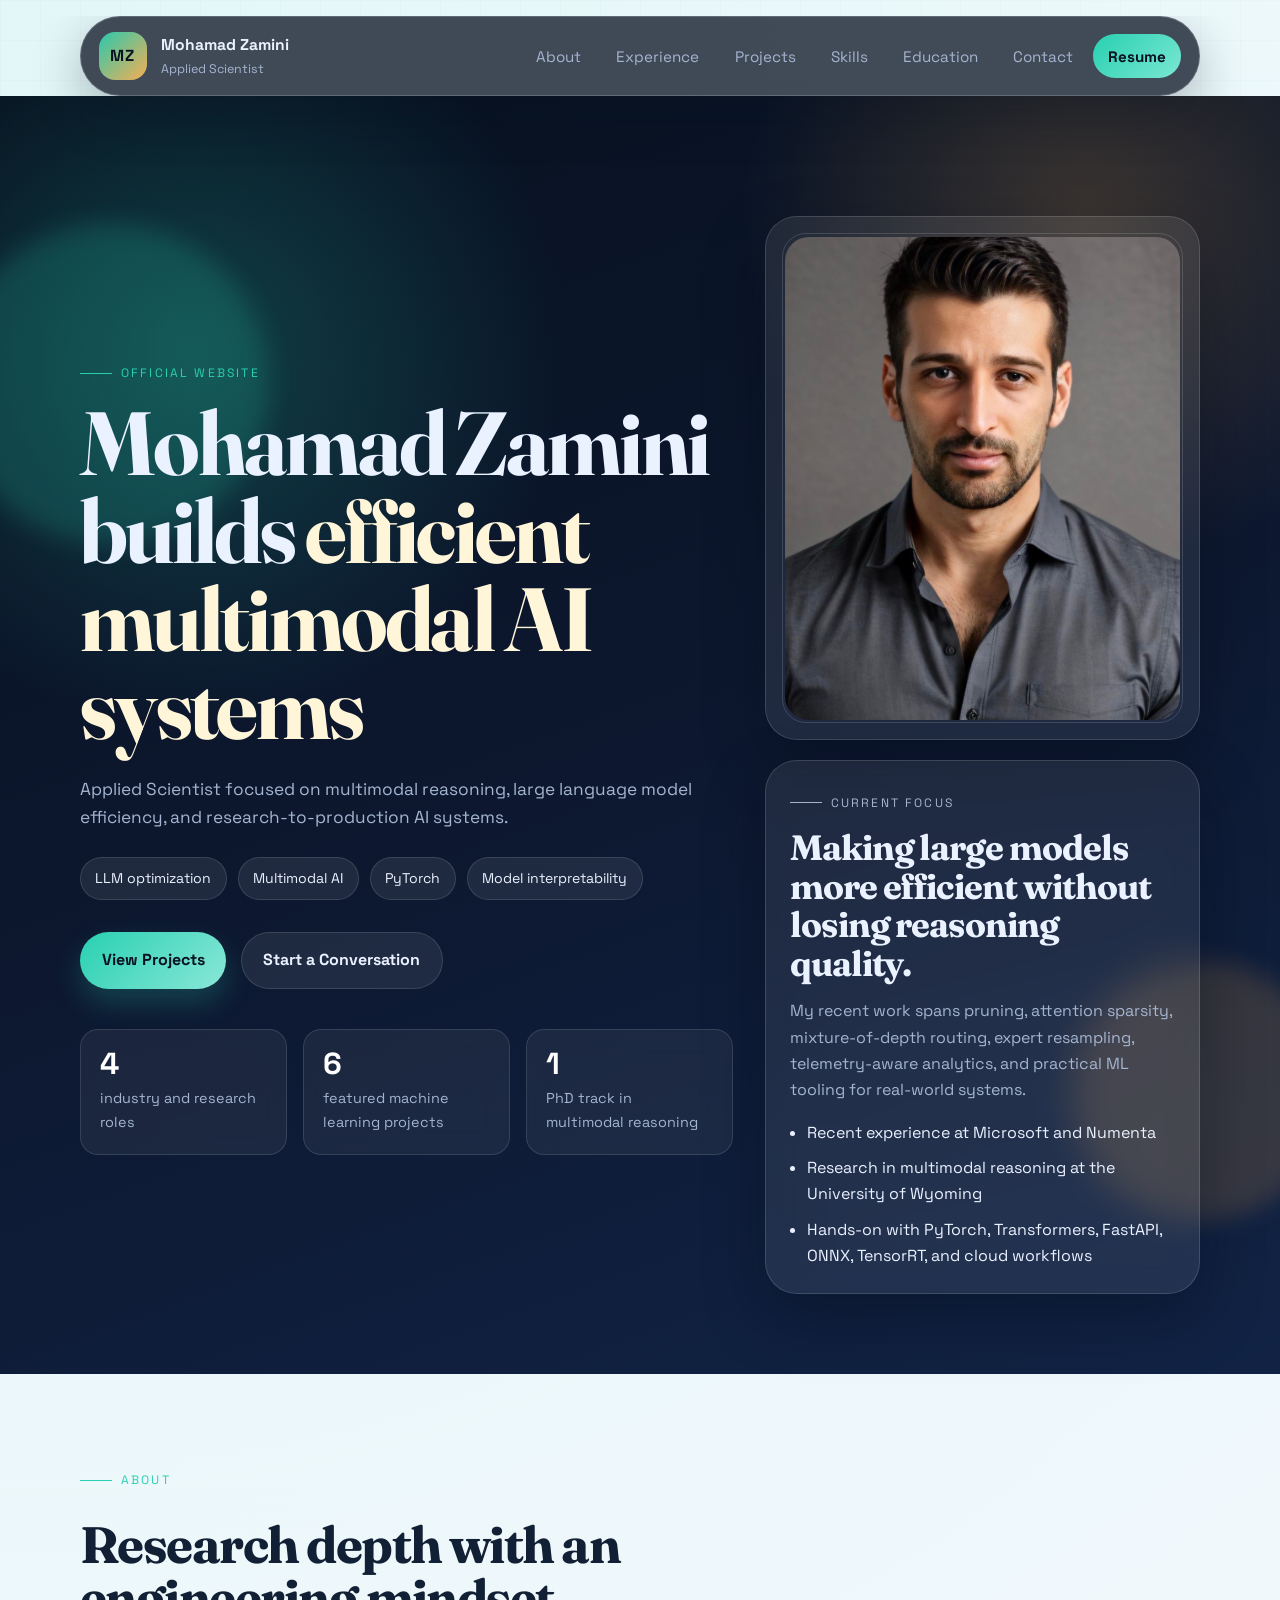
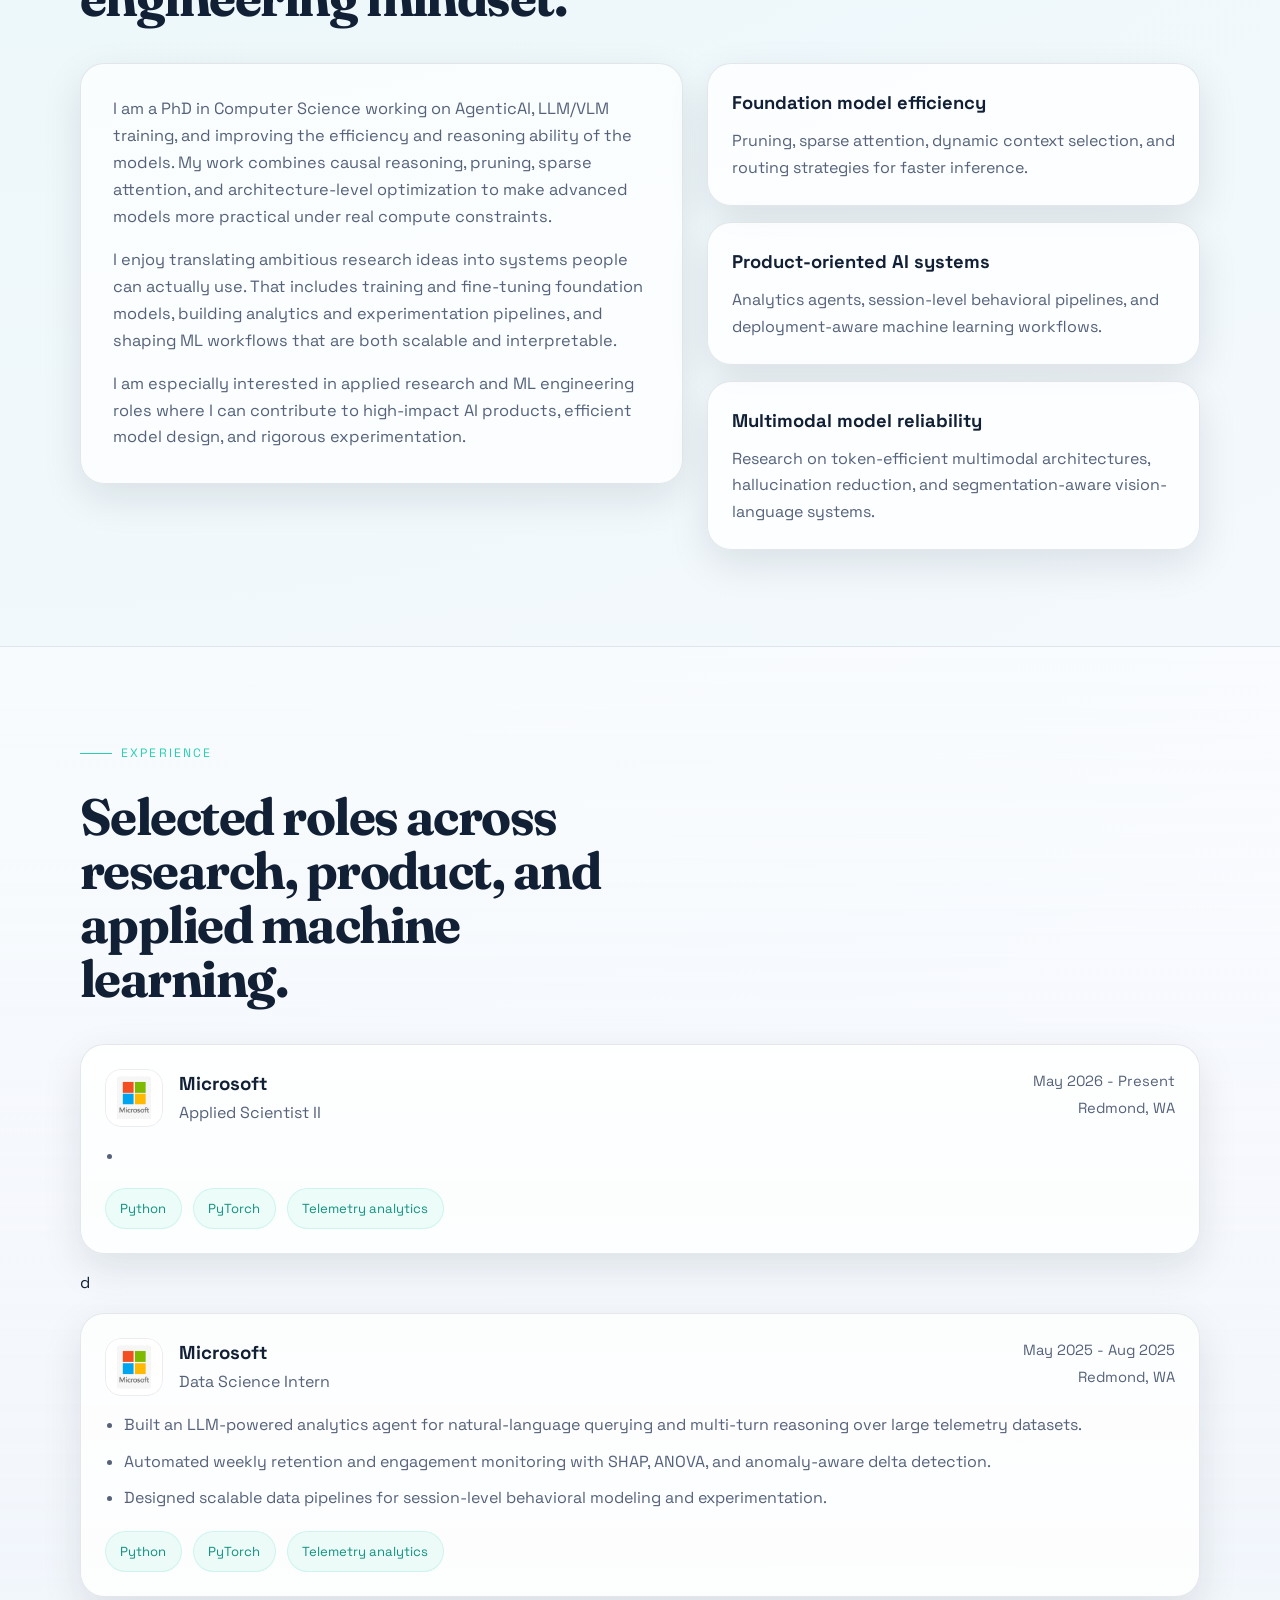
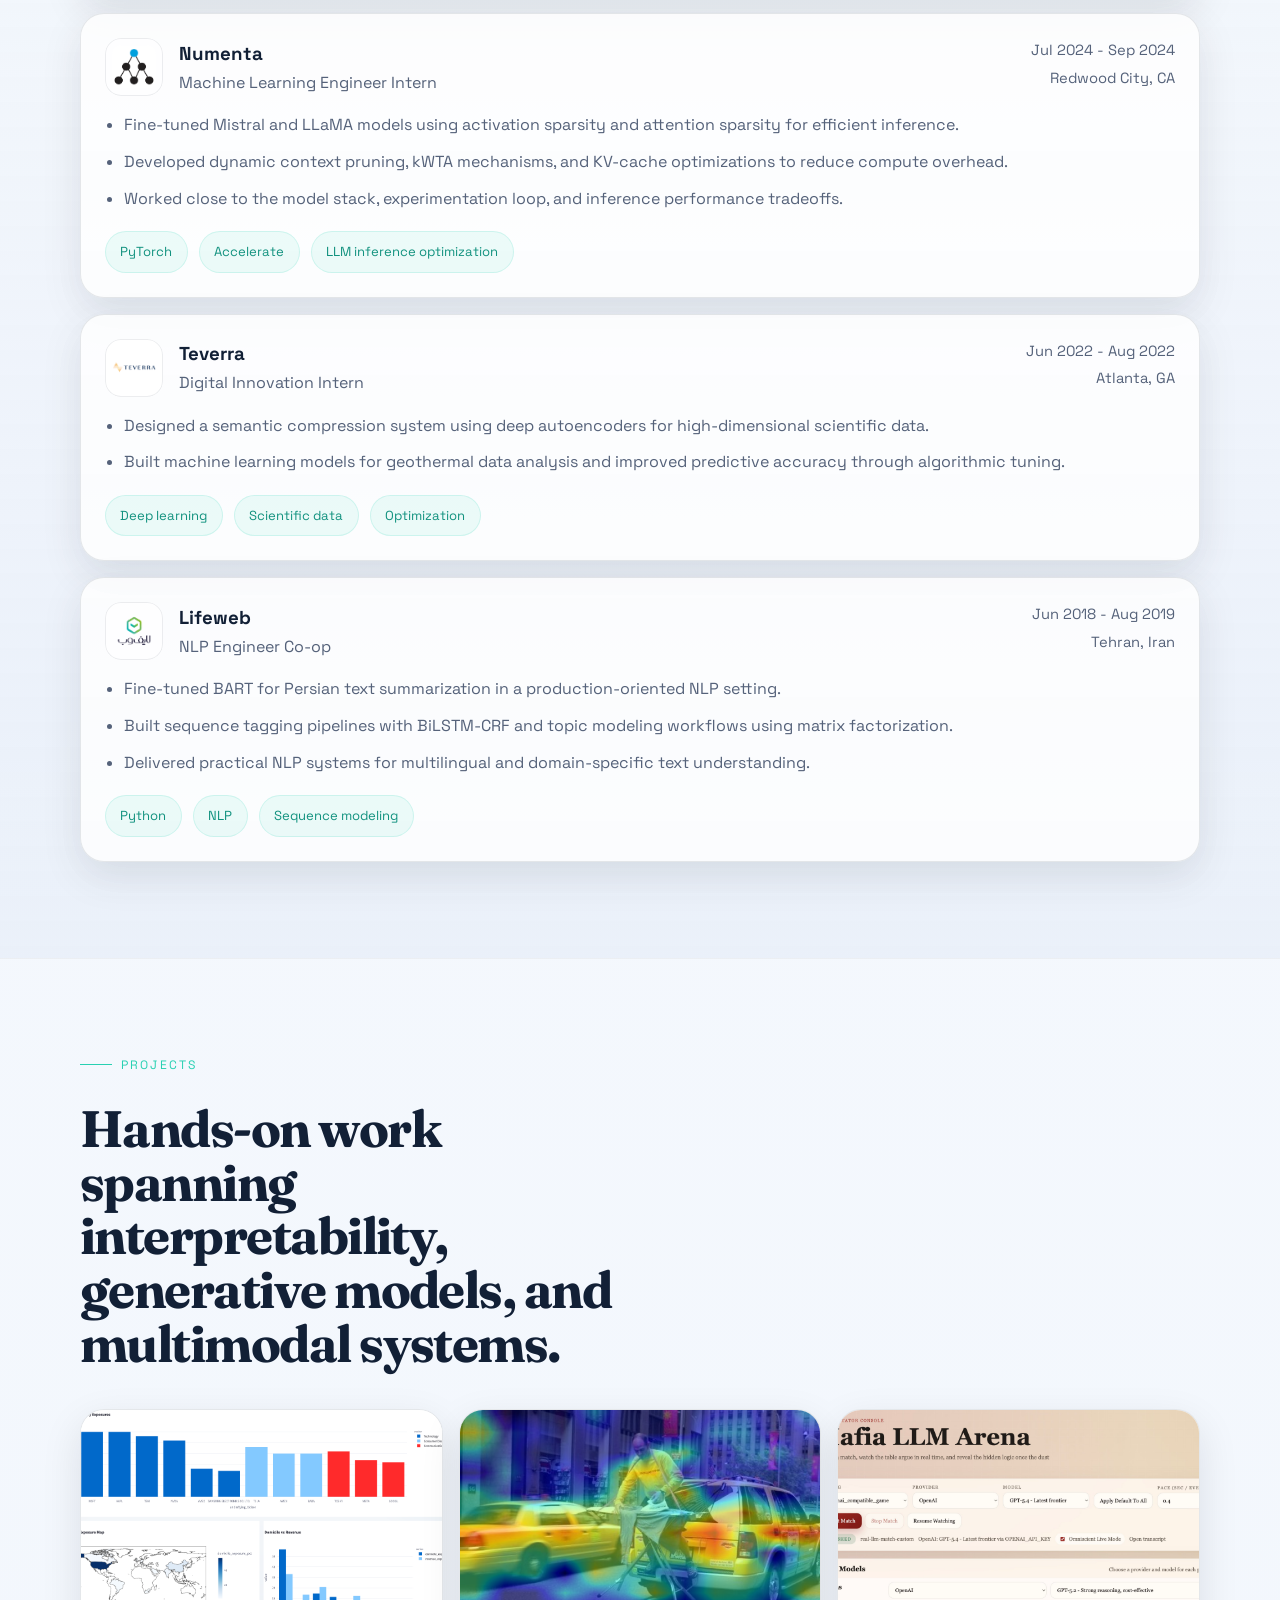
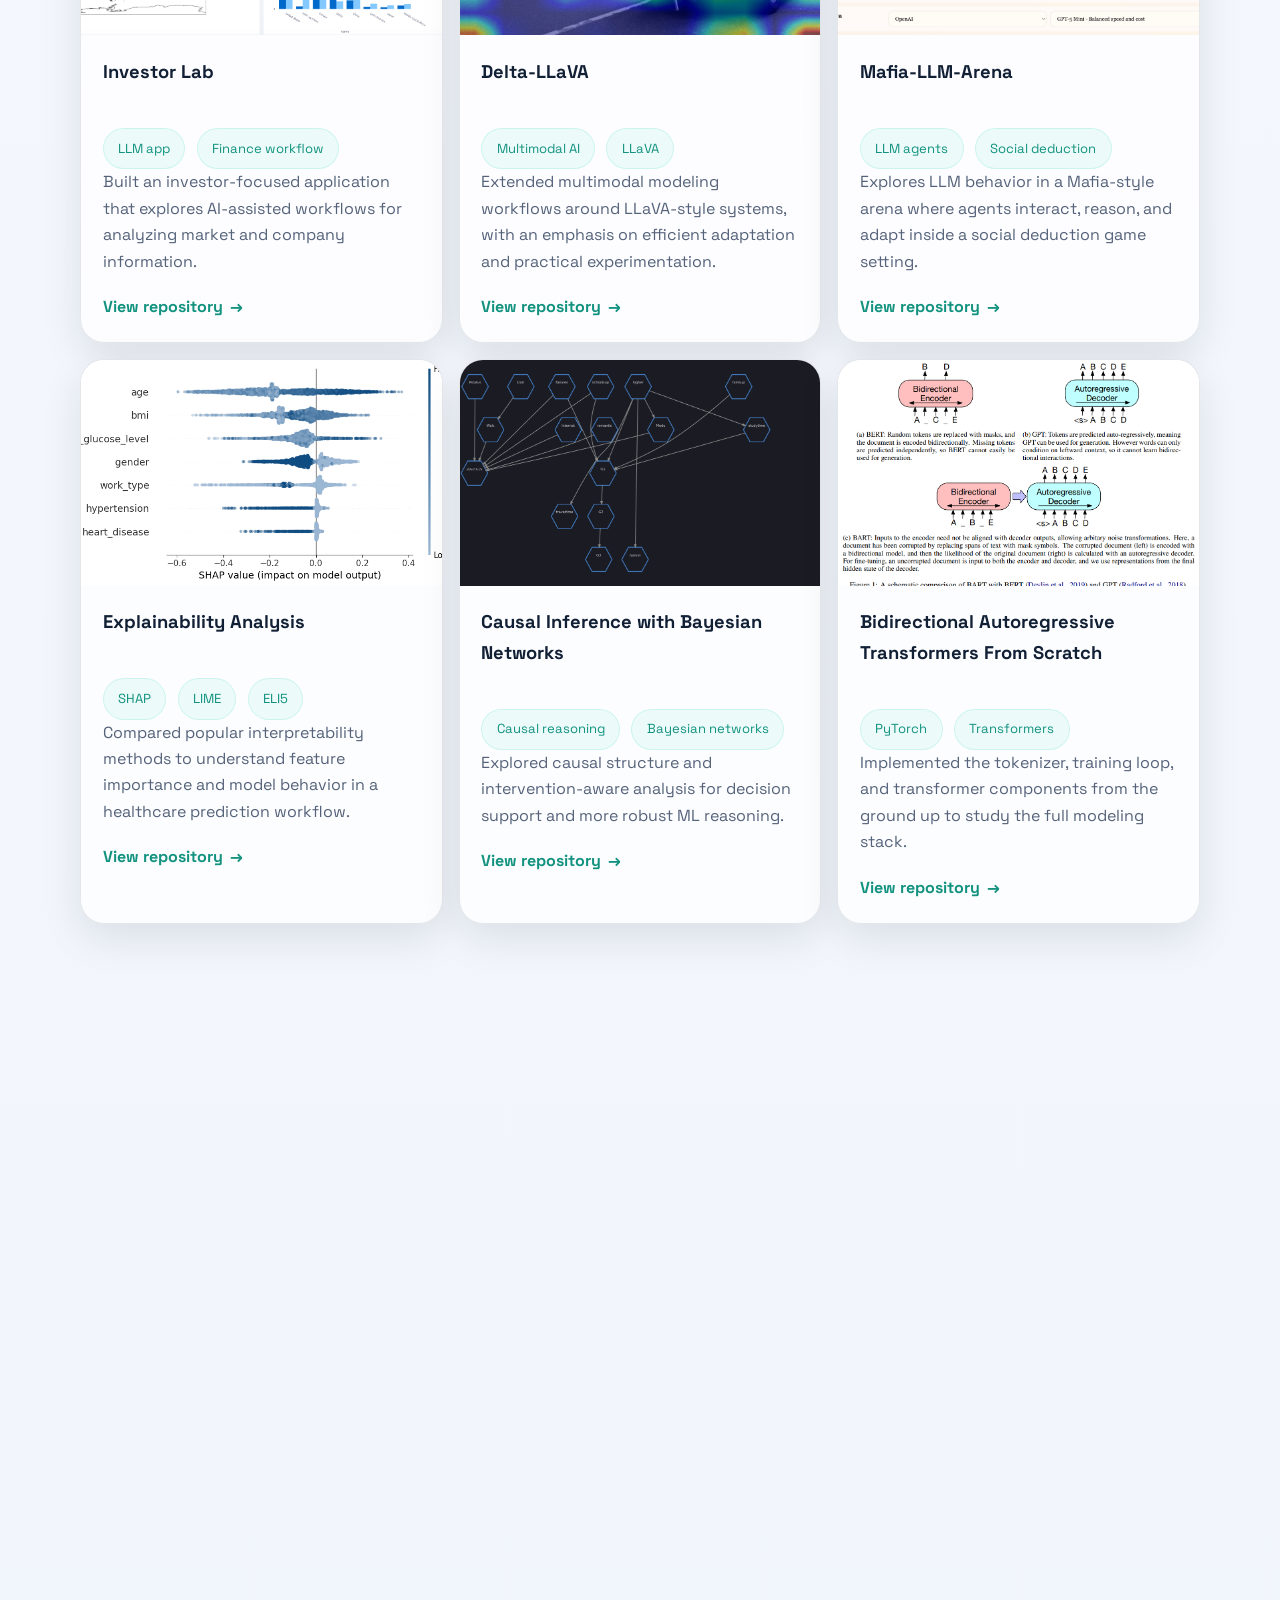
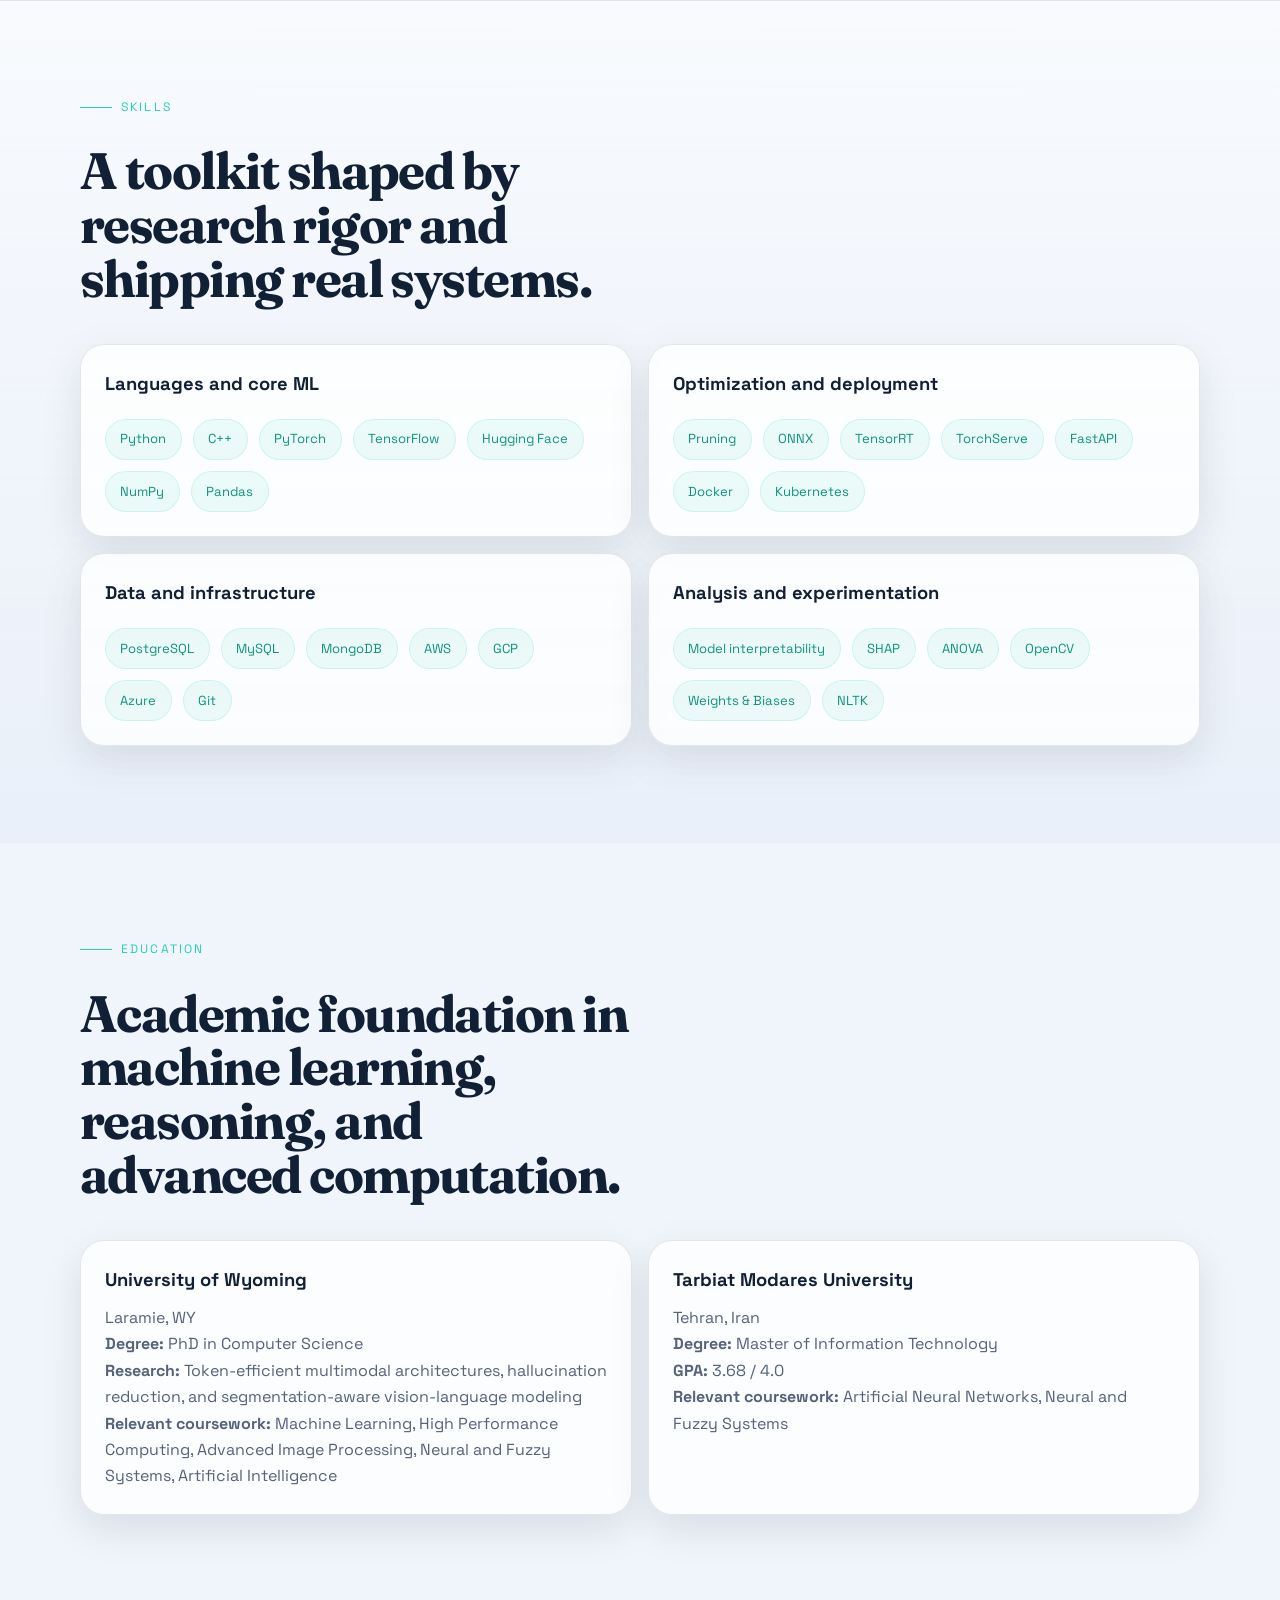
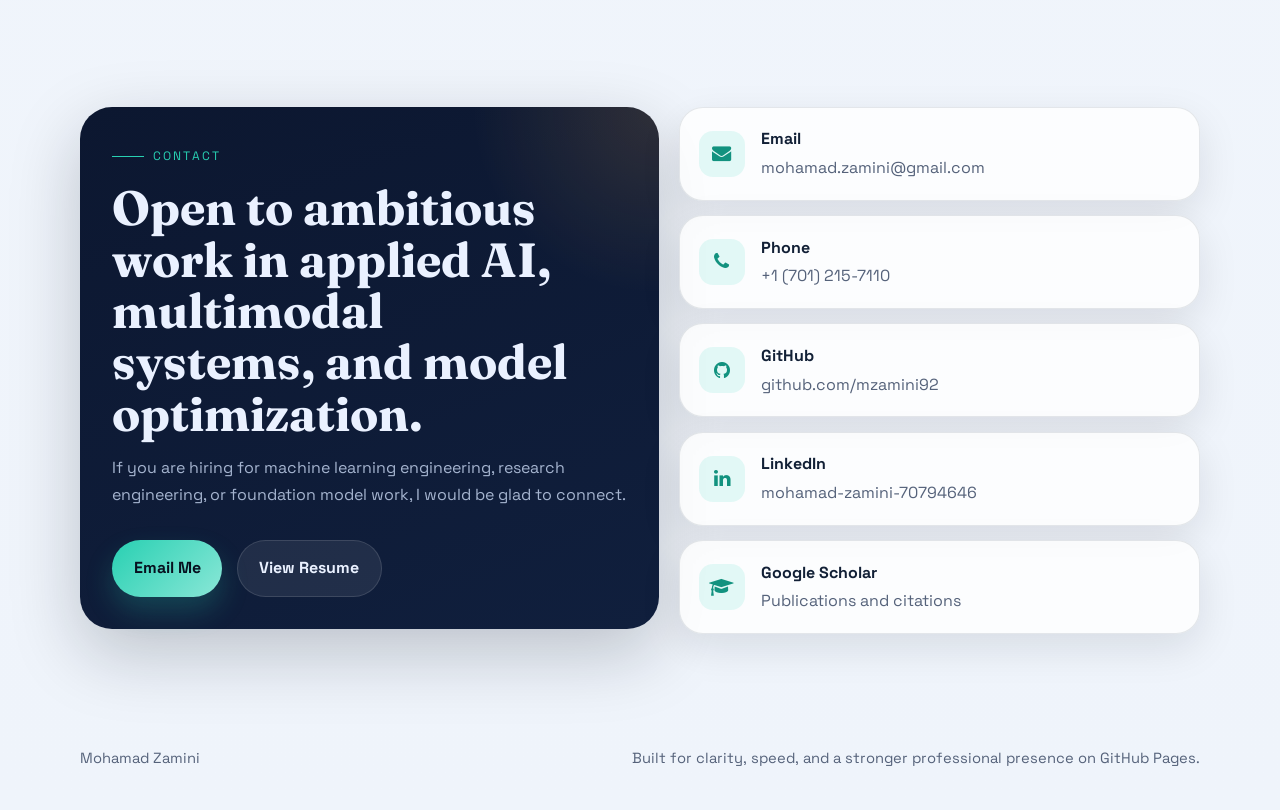
==== commit 5a481444: "Update job title from 'Machine Learning Engineer' to 'Applied Scientist'" ====
--- a/index.html
+++ b/index.html
@@ -97,7 +97,7 @@
         <span class="brand-mark">MZ</span>
         <span class="brand-copy">
           <strong>Mohamad Zamini</strong>
-          <small>Machine Learning Engineer</small>
+          <small>Applied Scientist</small>
         </span>
       </a>
 
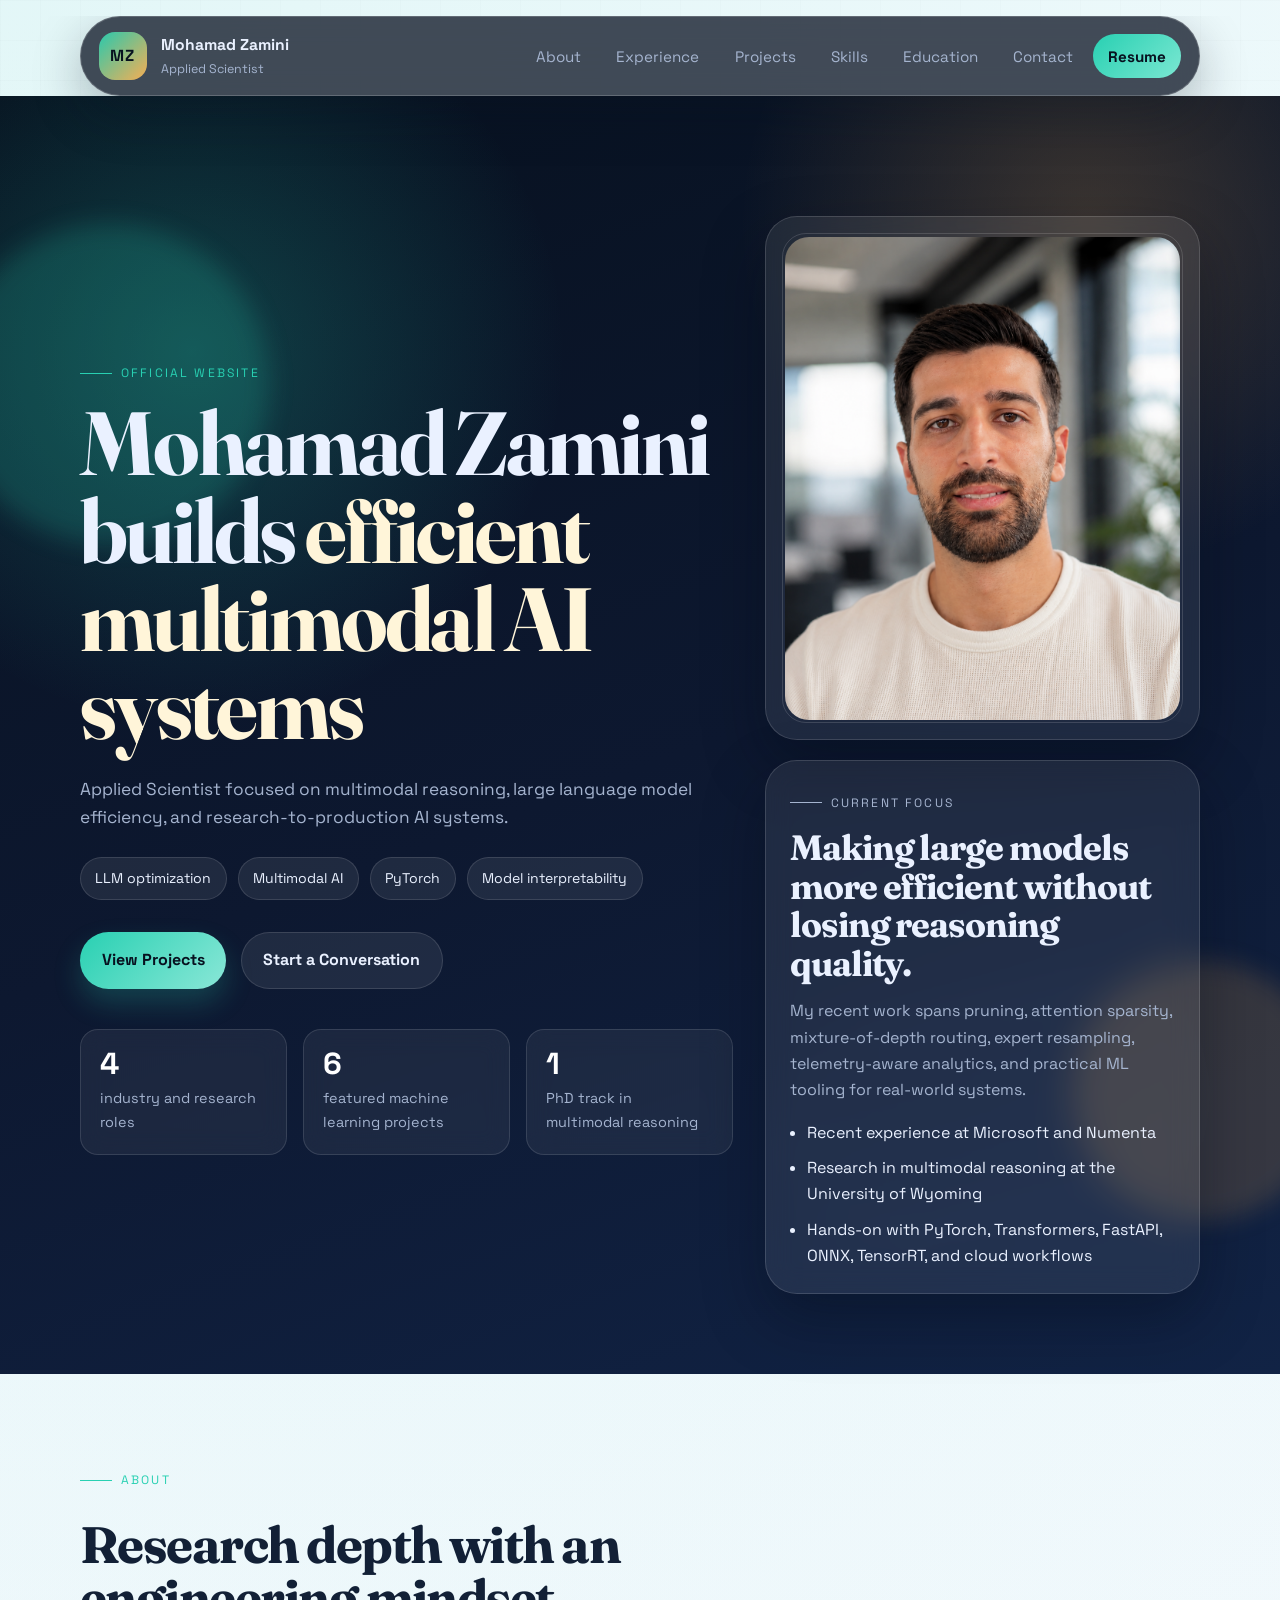
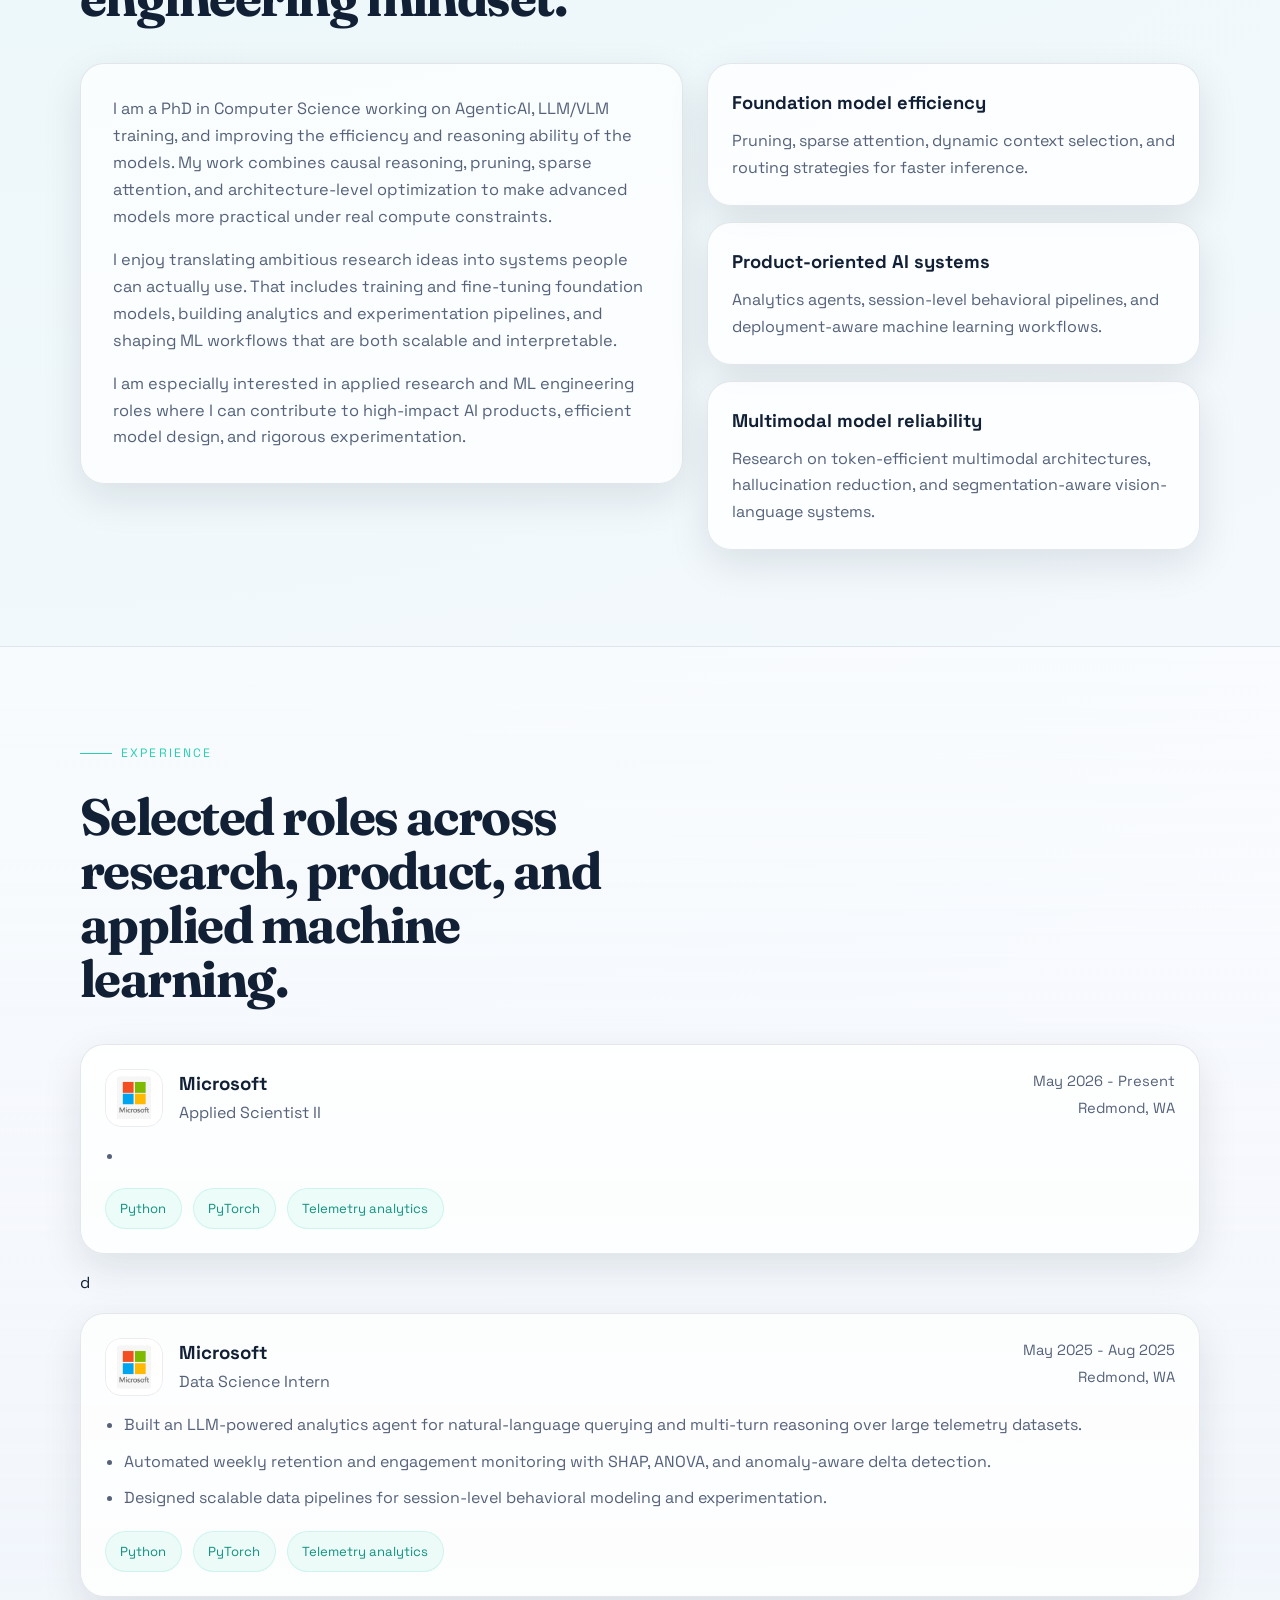
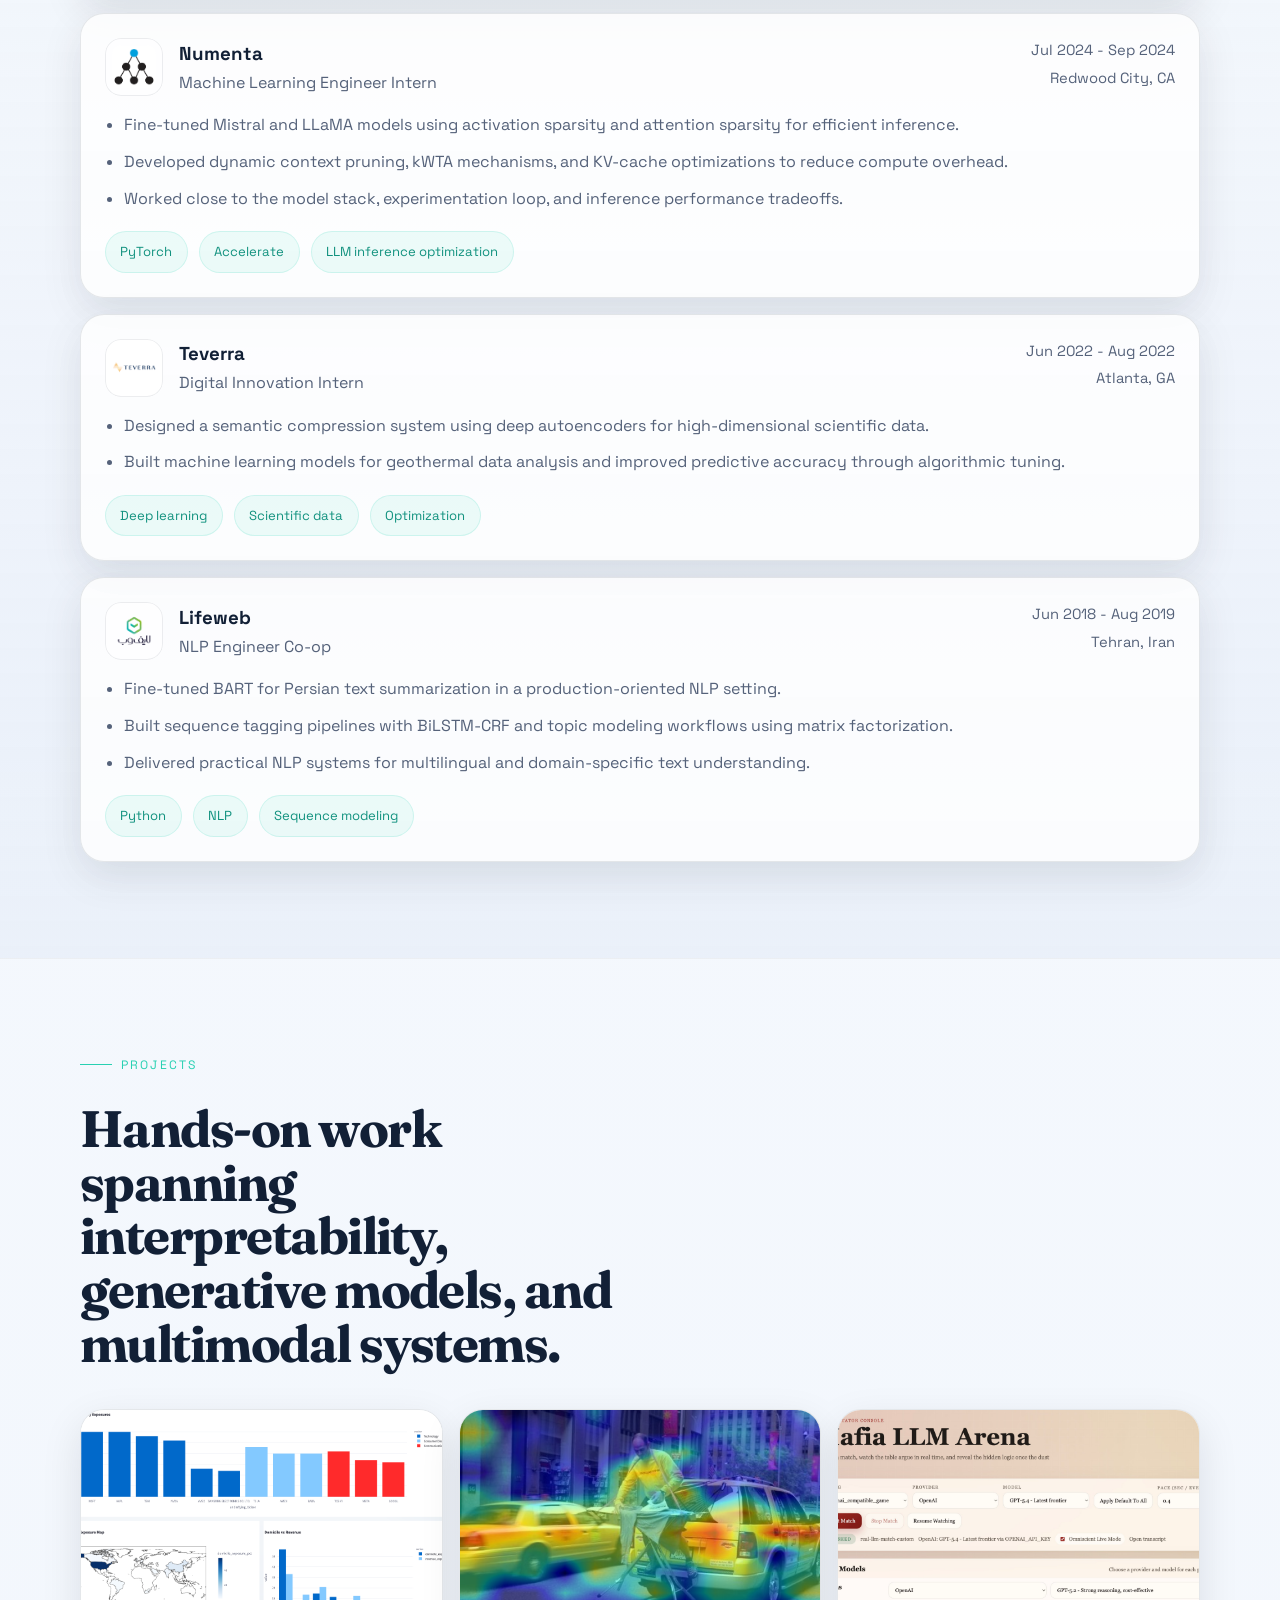
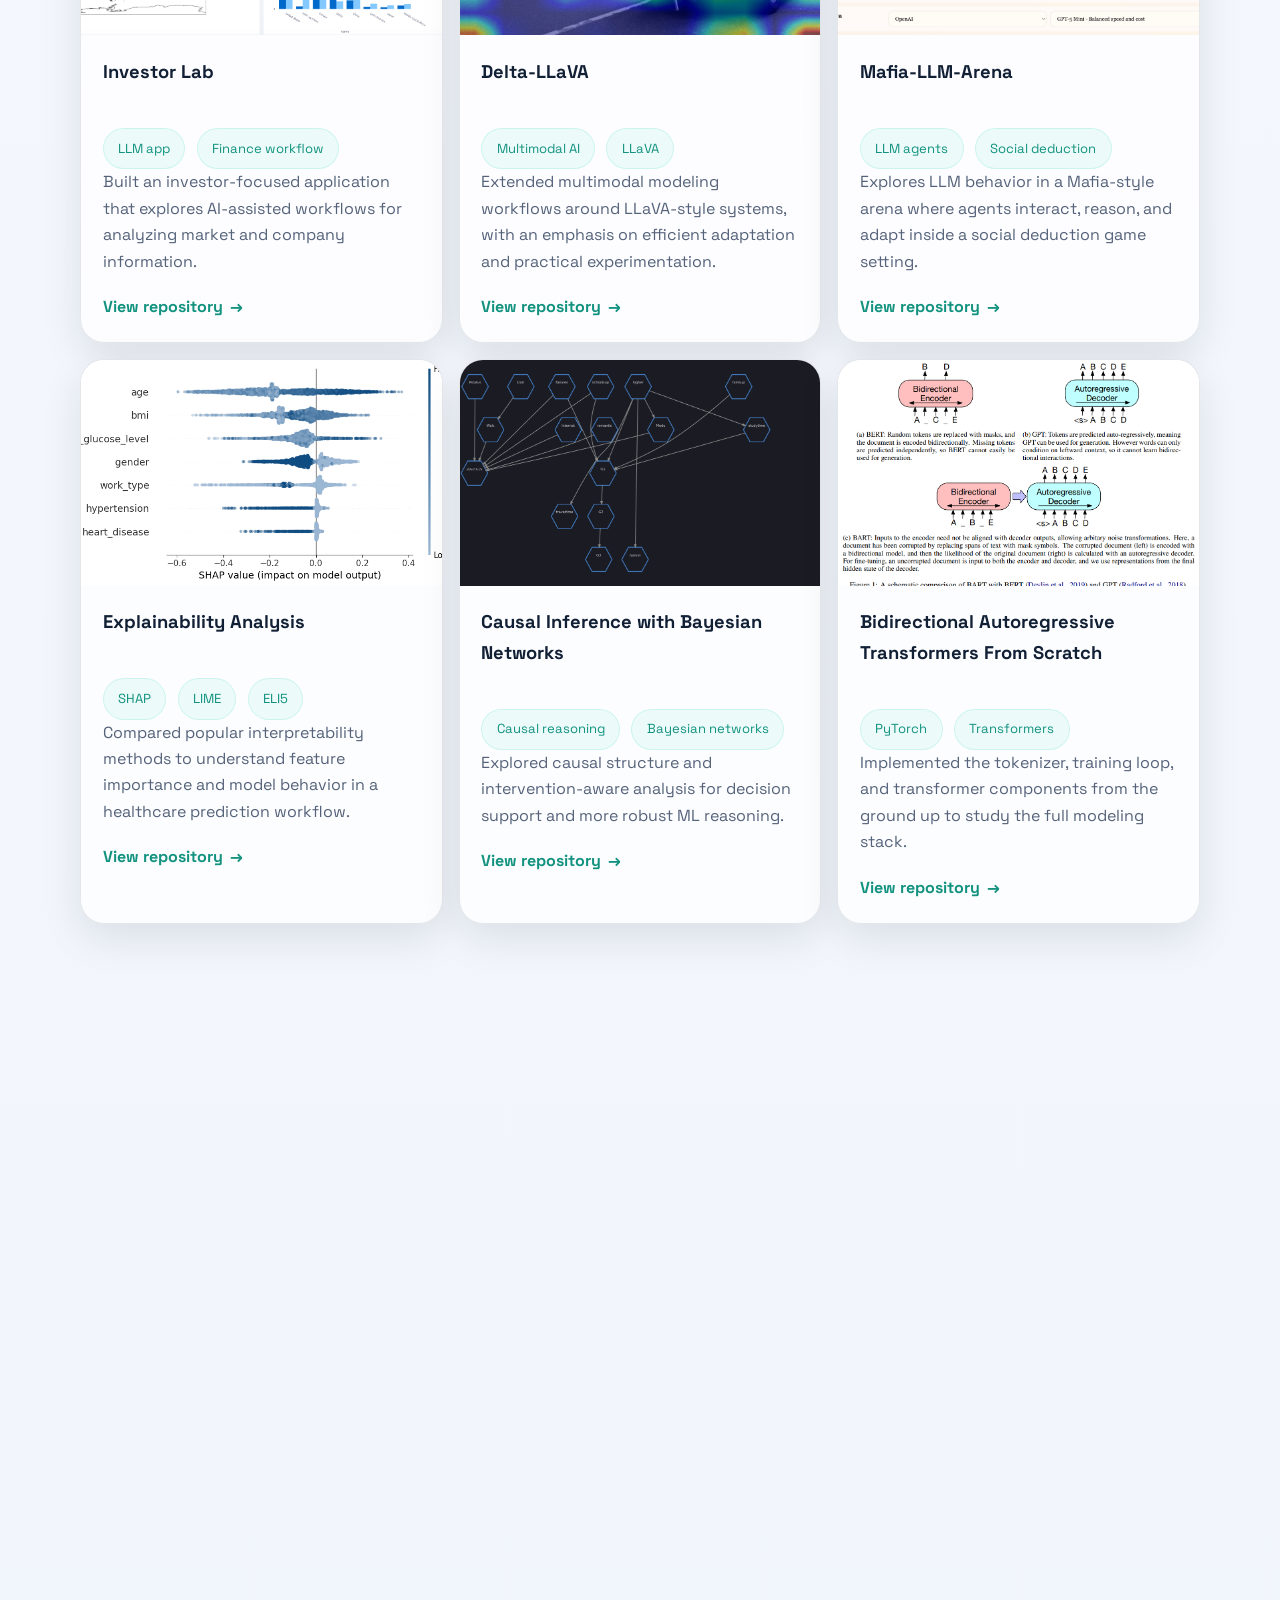
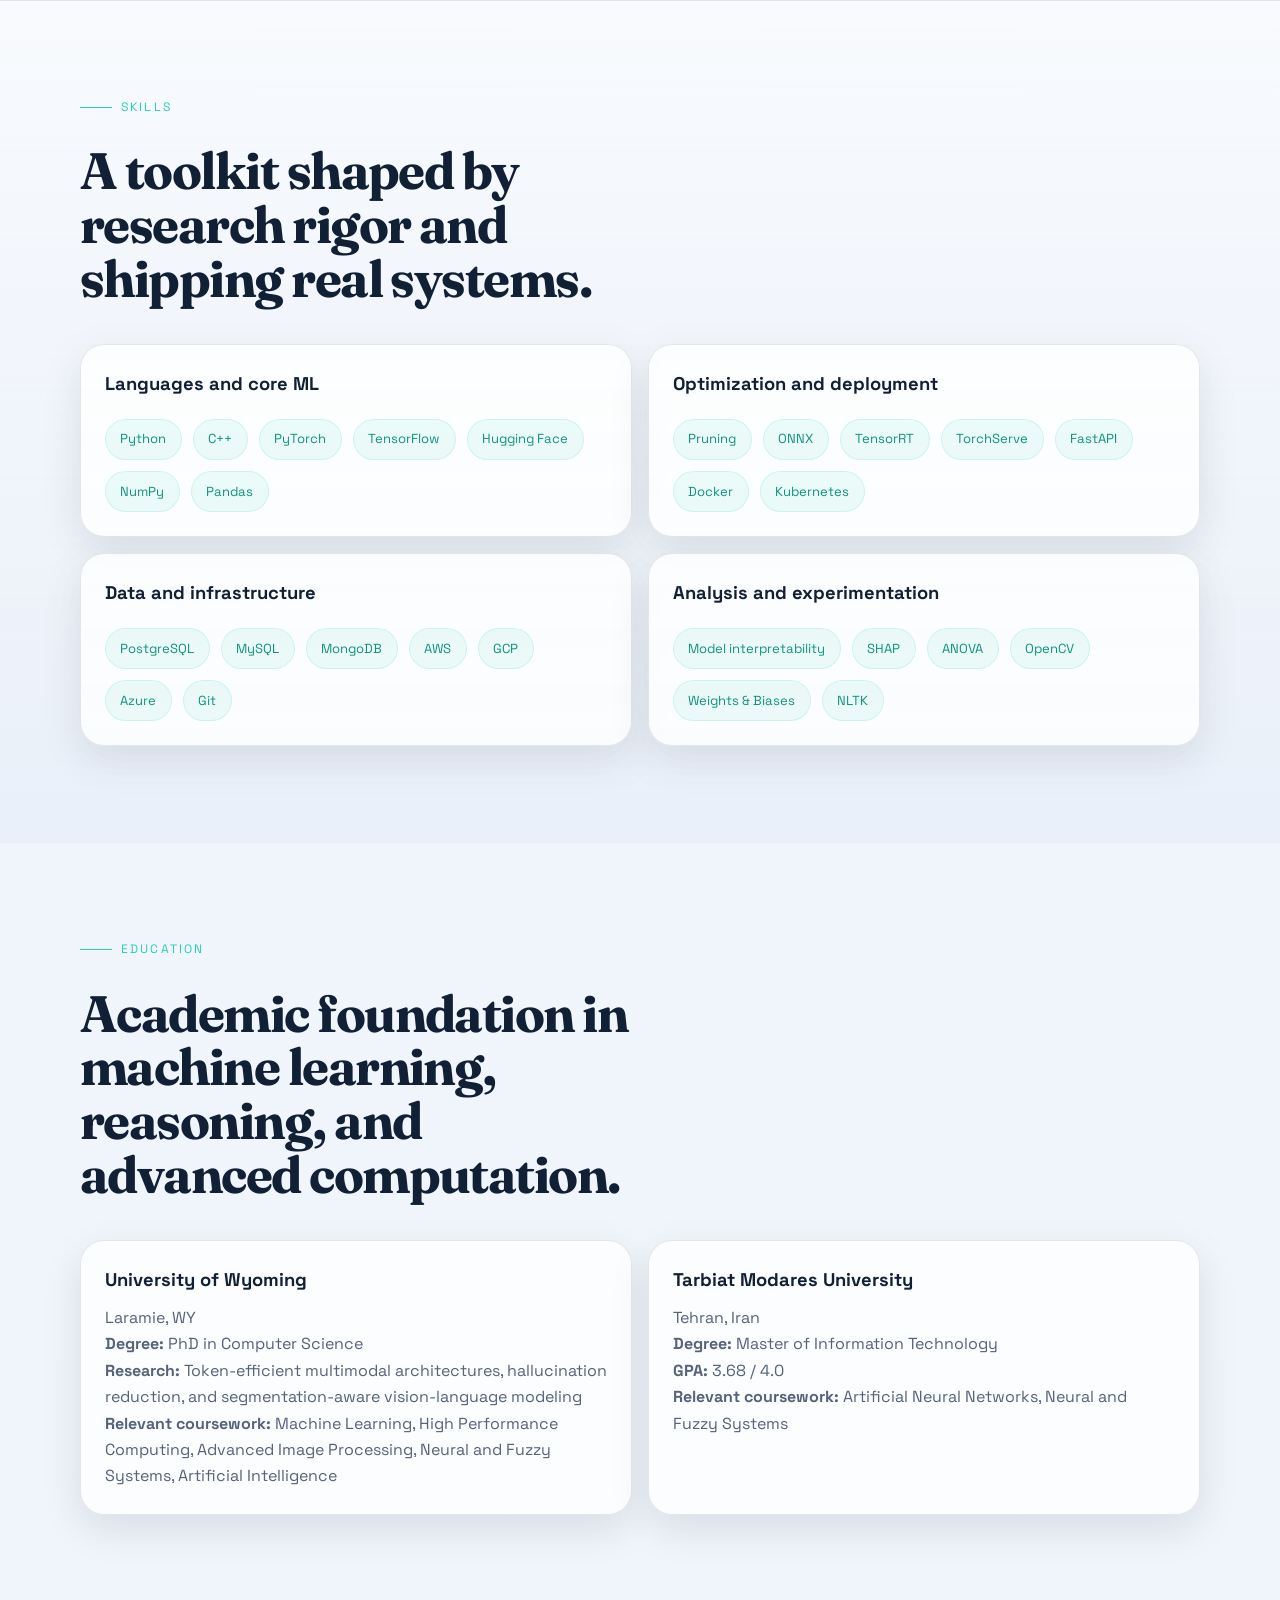
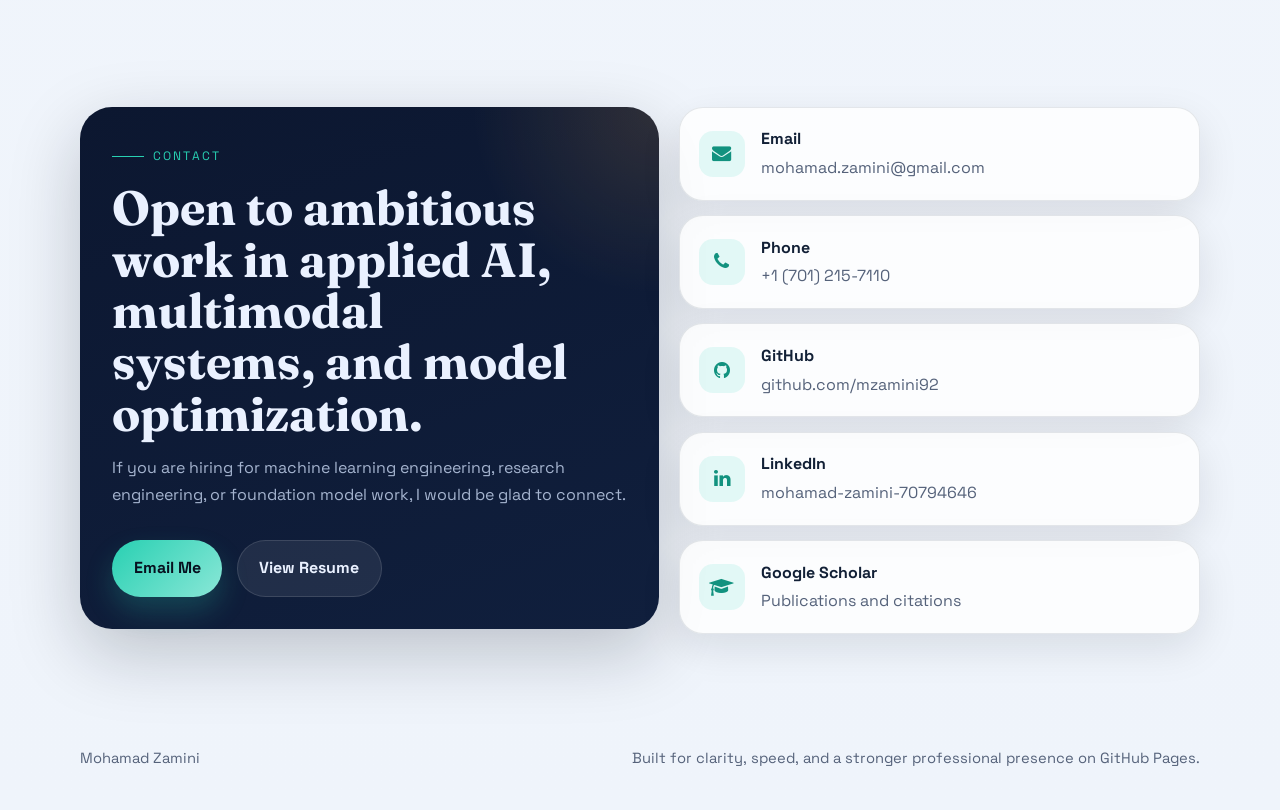
==== commit a79c79eb: "Update image format from JPG to PNG" ====
--- a/index.html
+++ b/index.html
@@ -46,7 +46,7 @@
   />
   <meta property="og:url" content="https://mzamini92.github.io/" />
   <meta property="og:site_name" content="Mohamad Zamini" />
-  <meta property="og:image" content="https://mzamini92.github.io/assets/img/passport-new.jpg" />
+  <meta property="og:image" content="https://mzamini92.github.io/assets/img/passport-new.png" />
 
   <meta name="twitter:card" content="summary_large_image" />
   <meta name="twitter:title" content="Mohamad Zamini | Applied Scientist &amp; PhD" />
@@ -180,7 +180,7 @@
 
           <aside class="hero-panel reveal">
             <div class="portrait-card">
-              <img src="/assets/img/passport-new.jpg" alt="Portrait of Mohamad Zamini" class="portrait" />
+              <img src="/assets/img/passport-new.png" alt="Portrait of Mohamad Zamini" class="portrait" />
               <div class="portrait-ring"></div>
             </div>
 
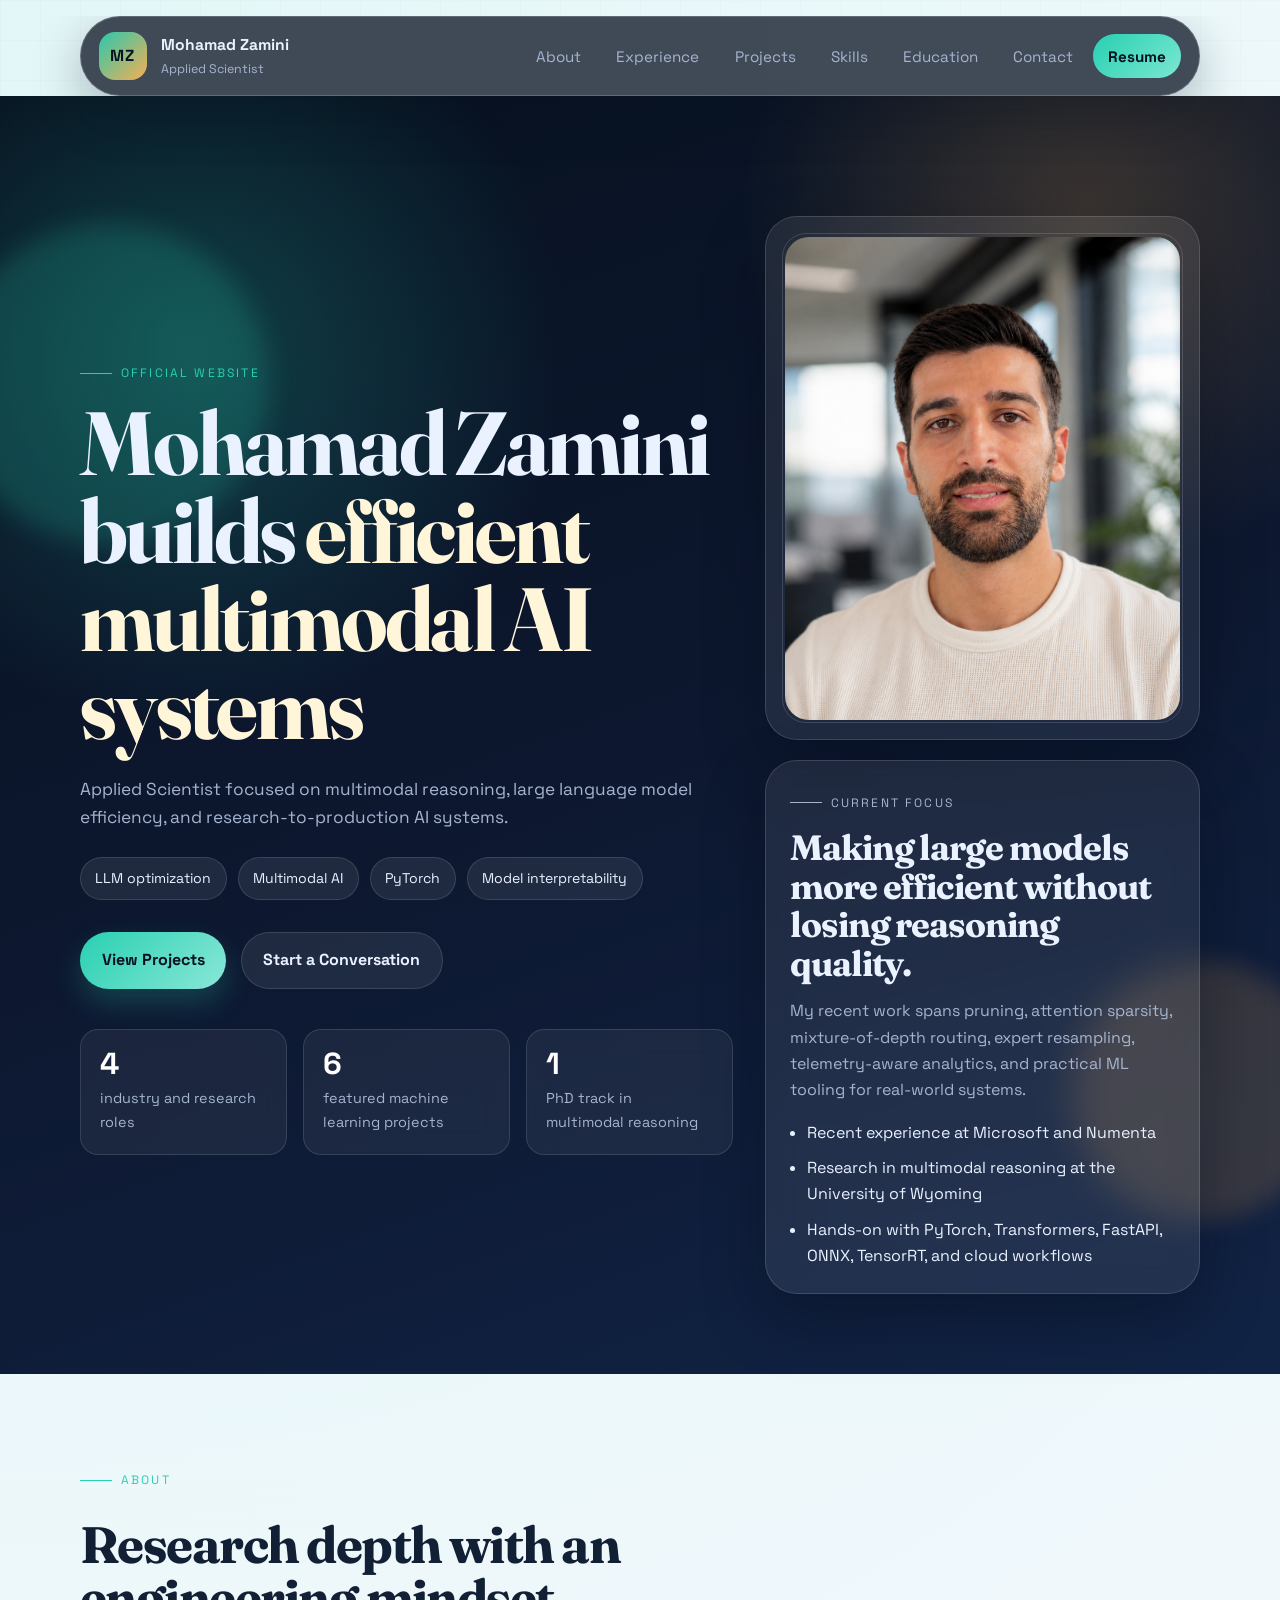
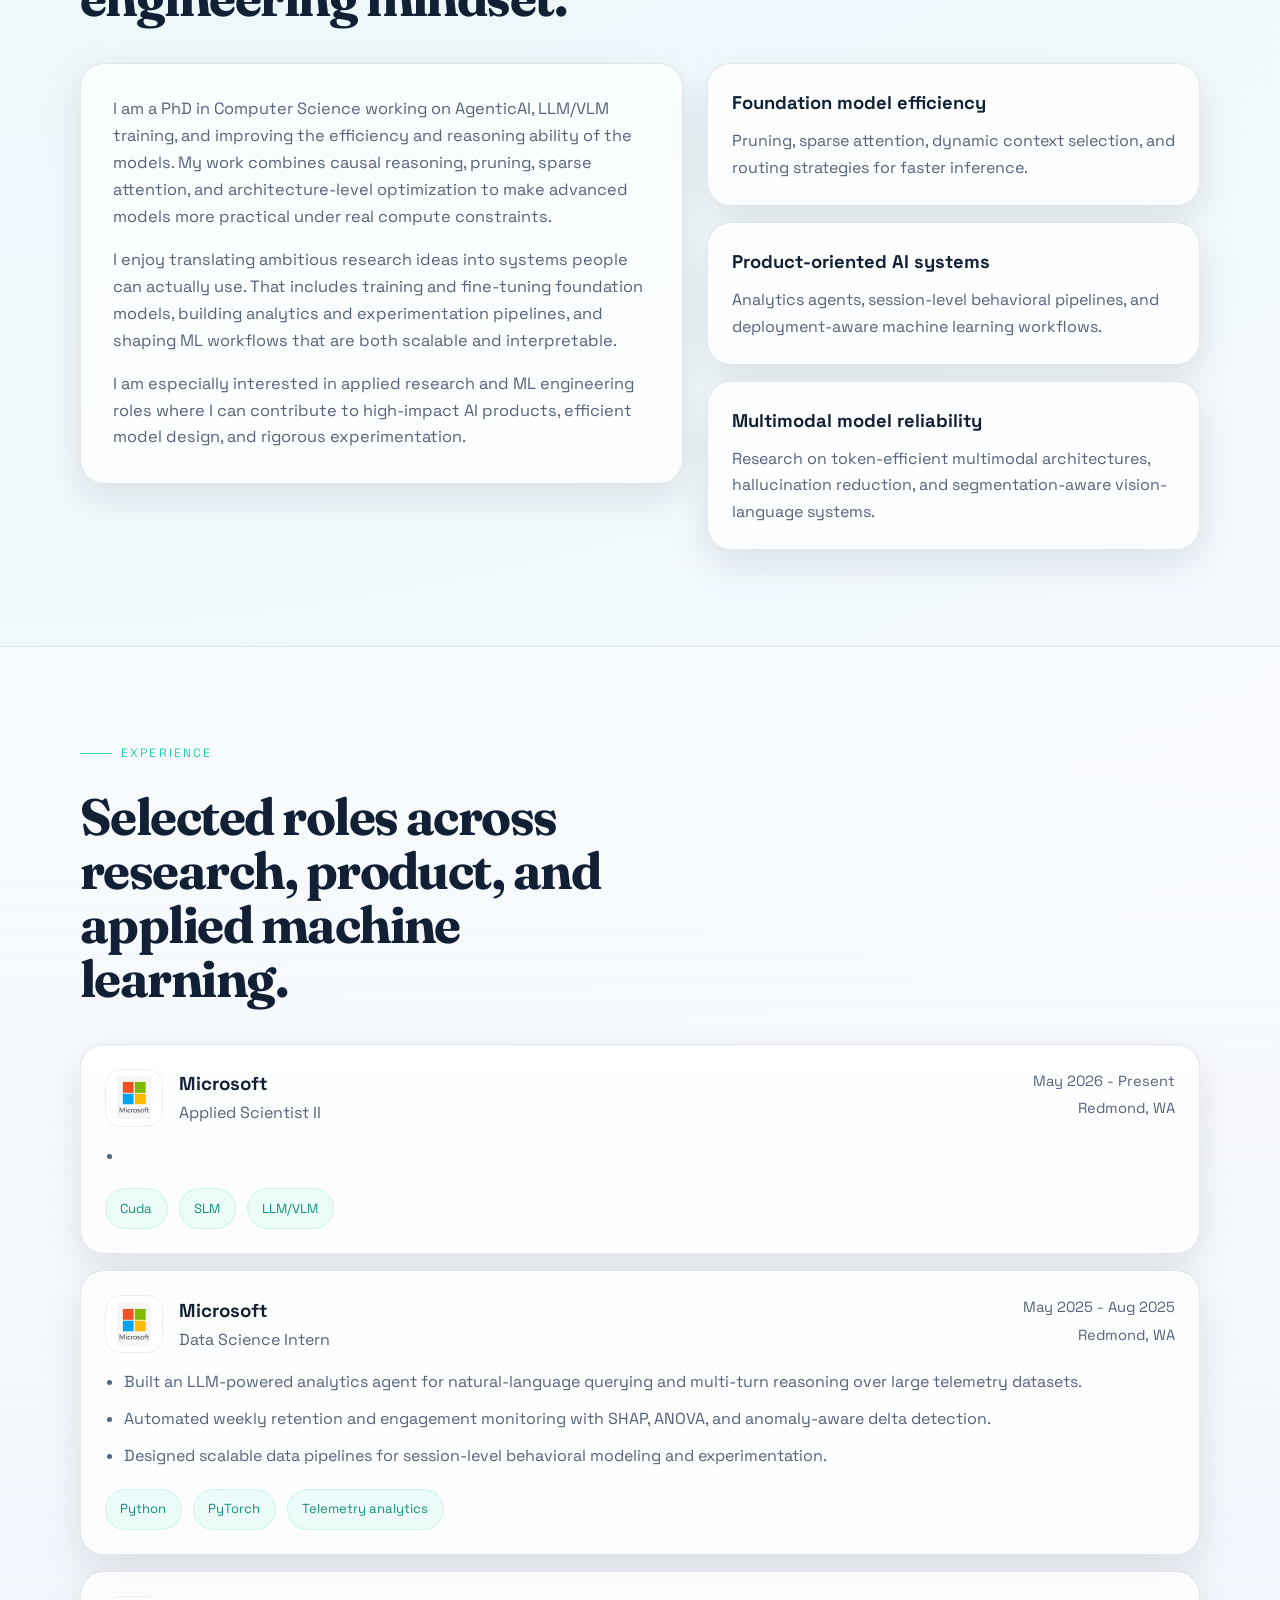
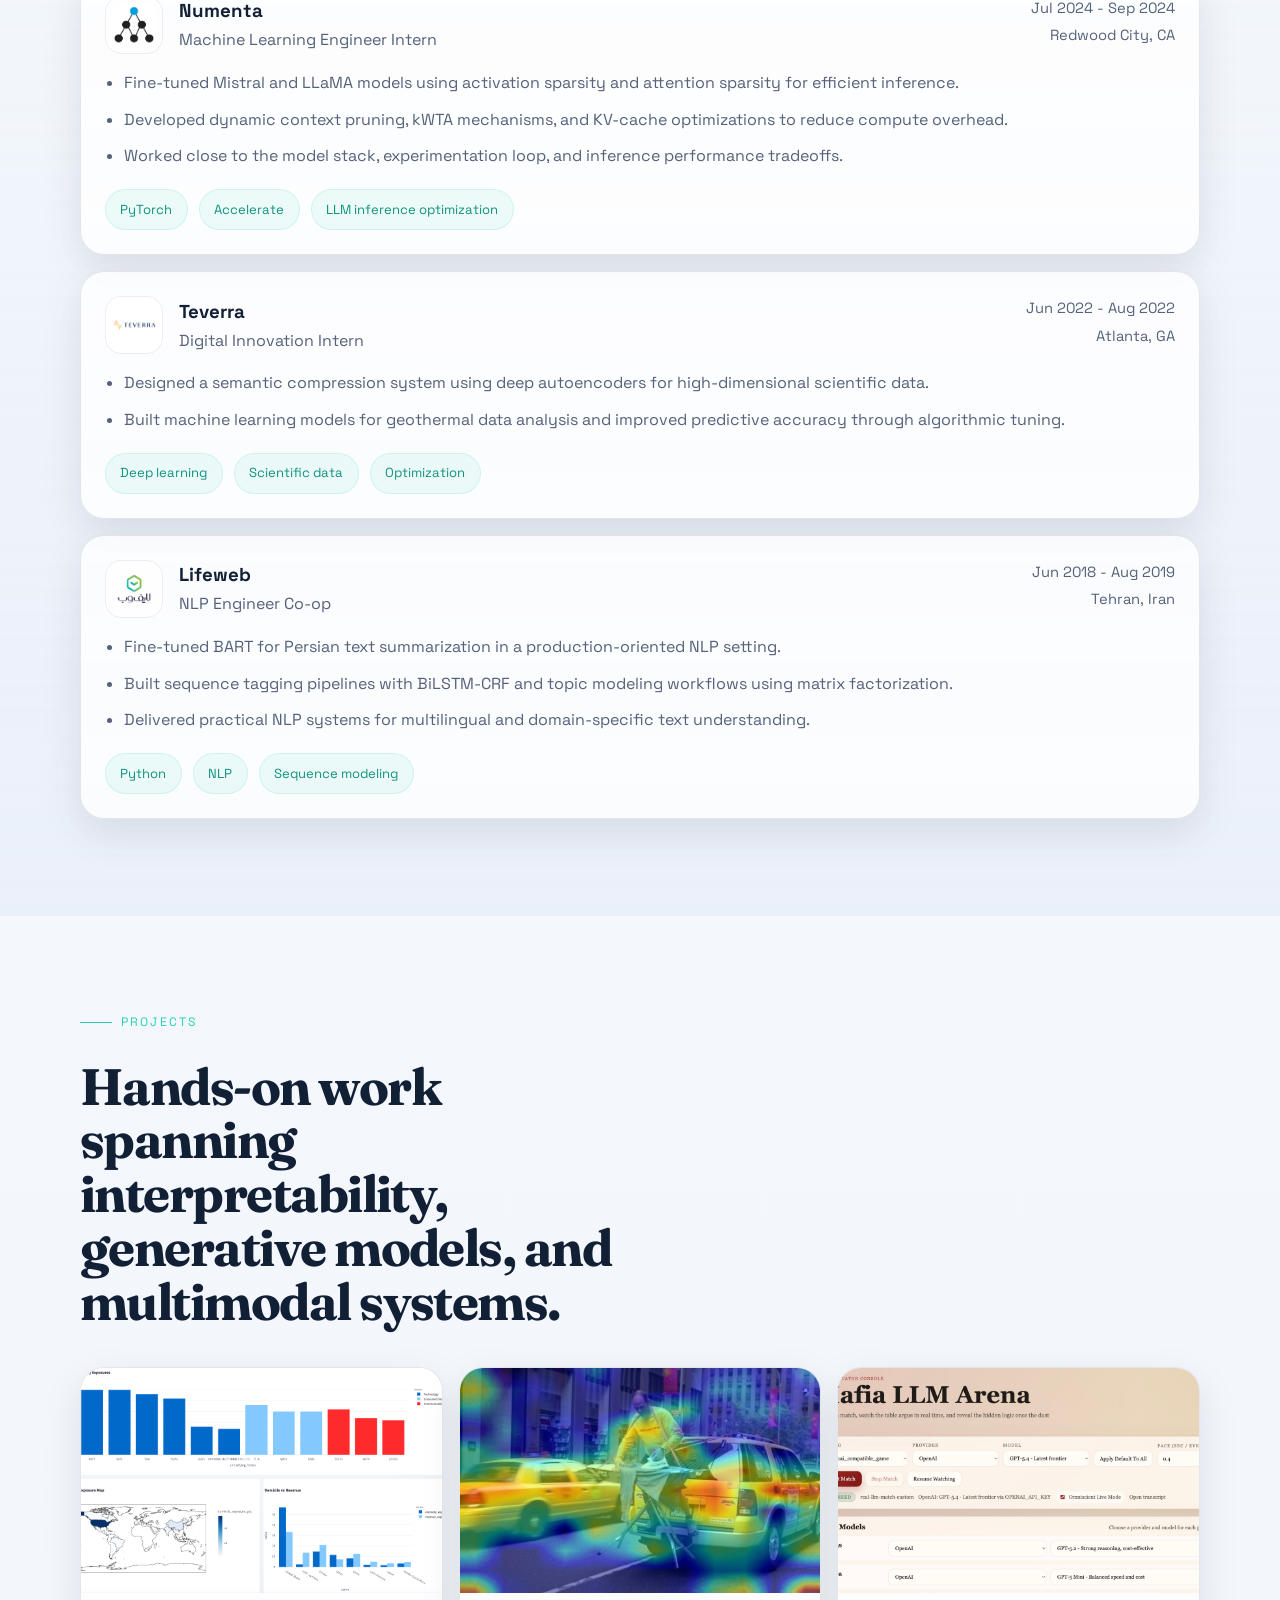
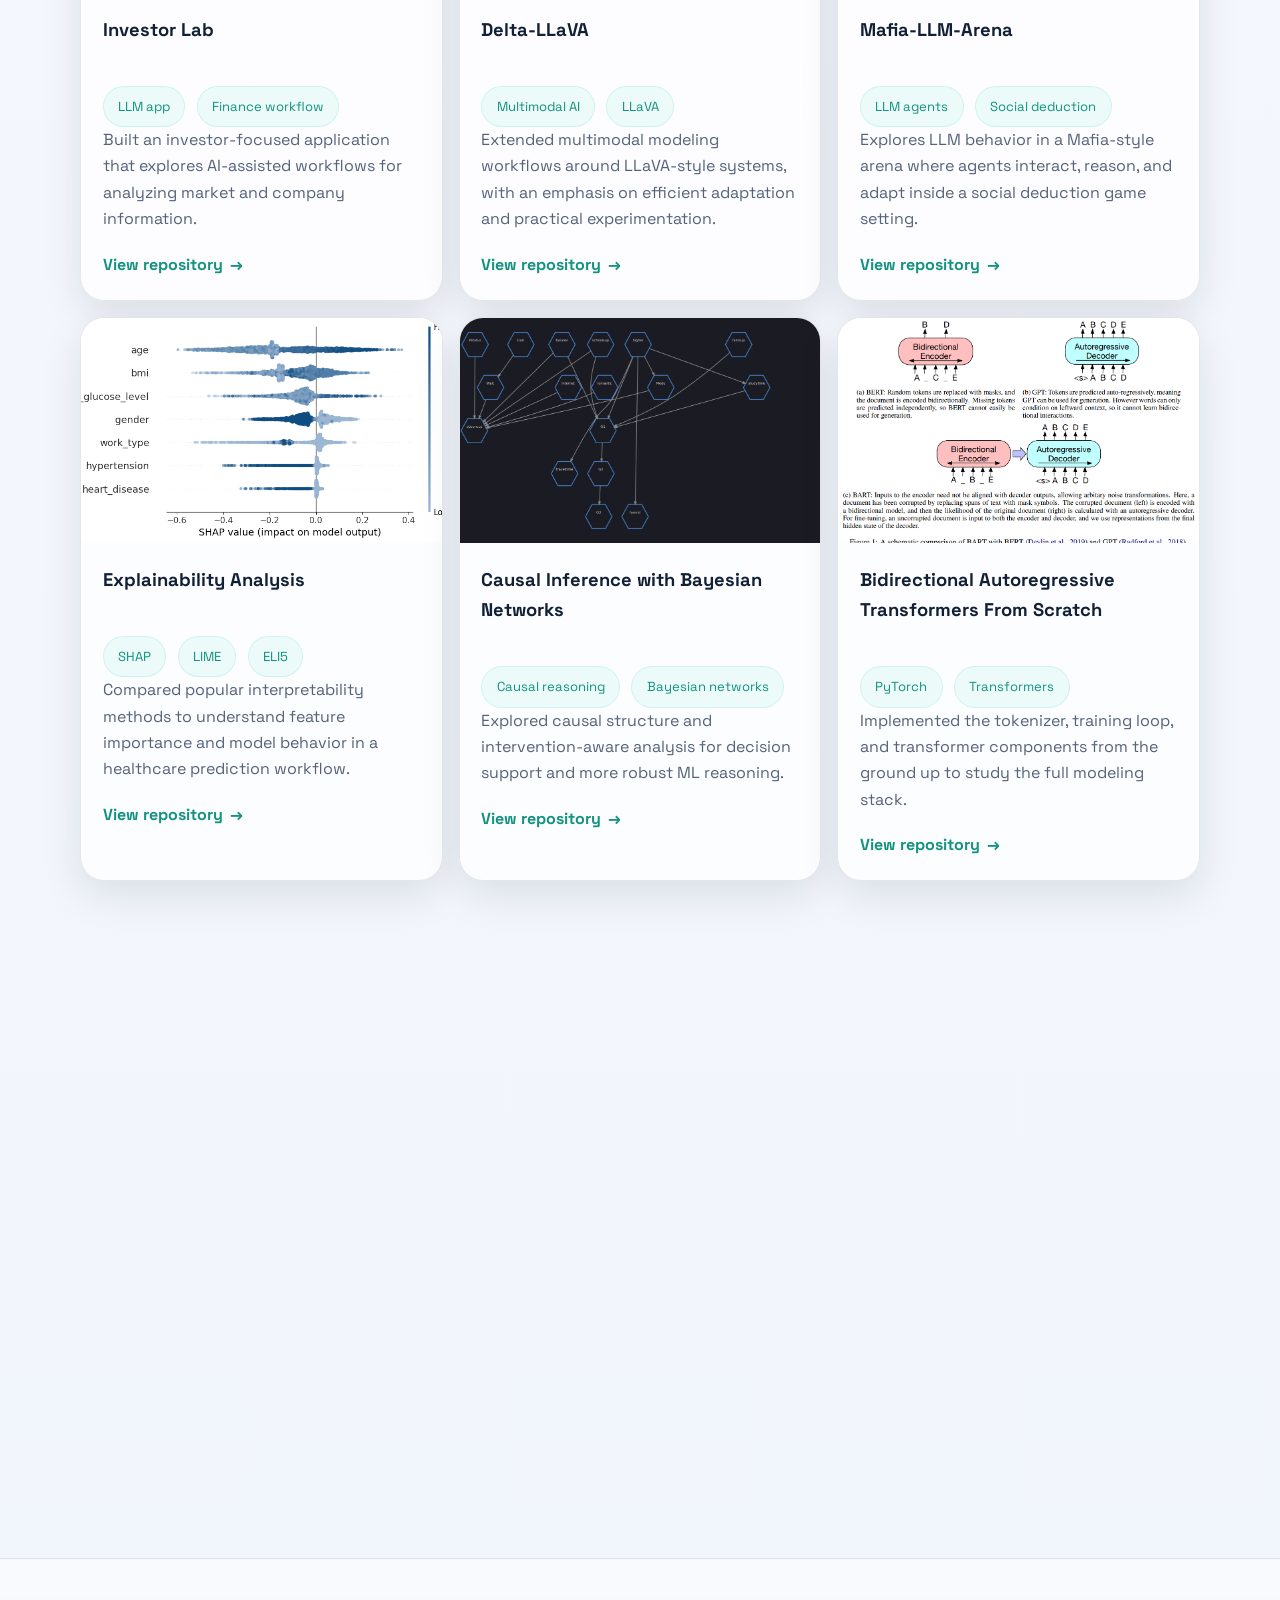
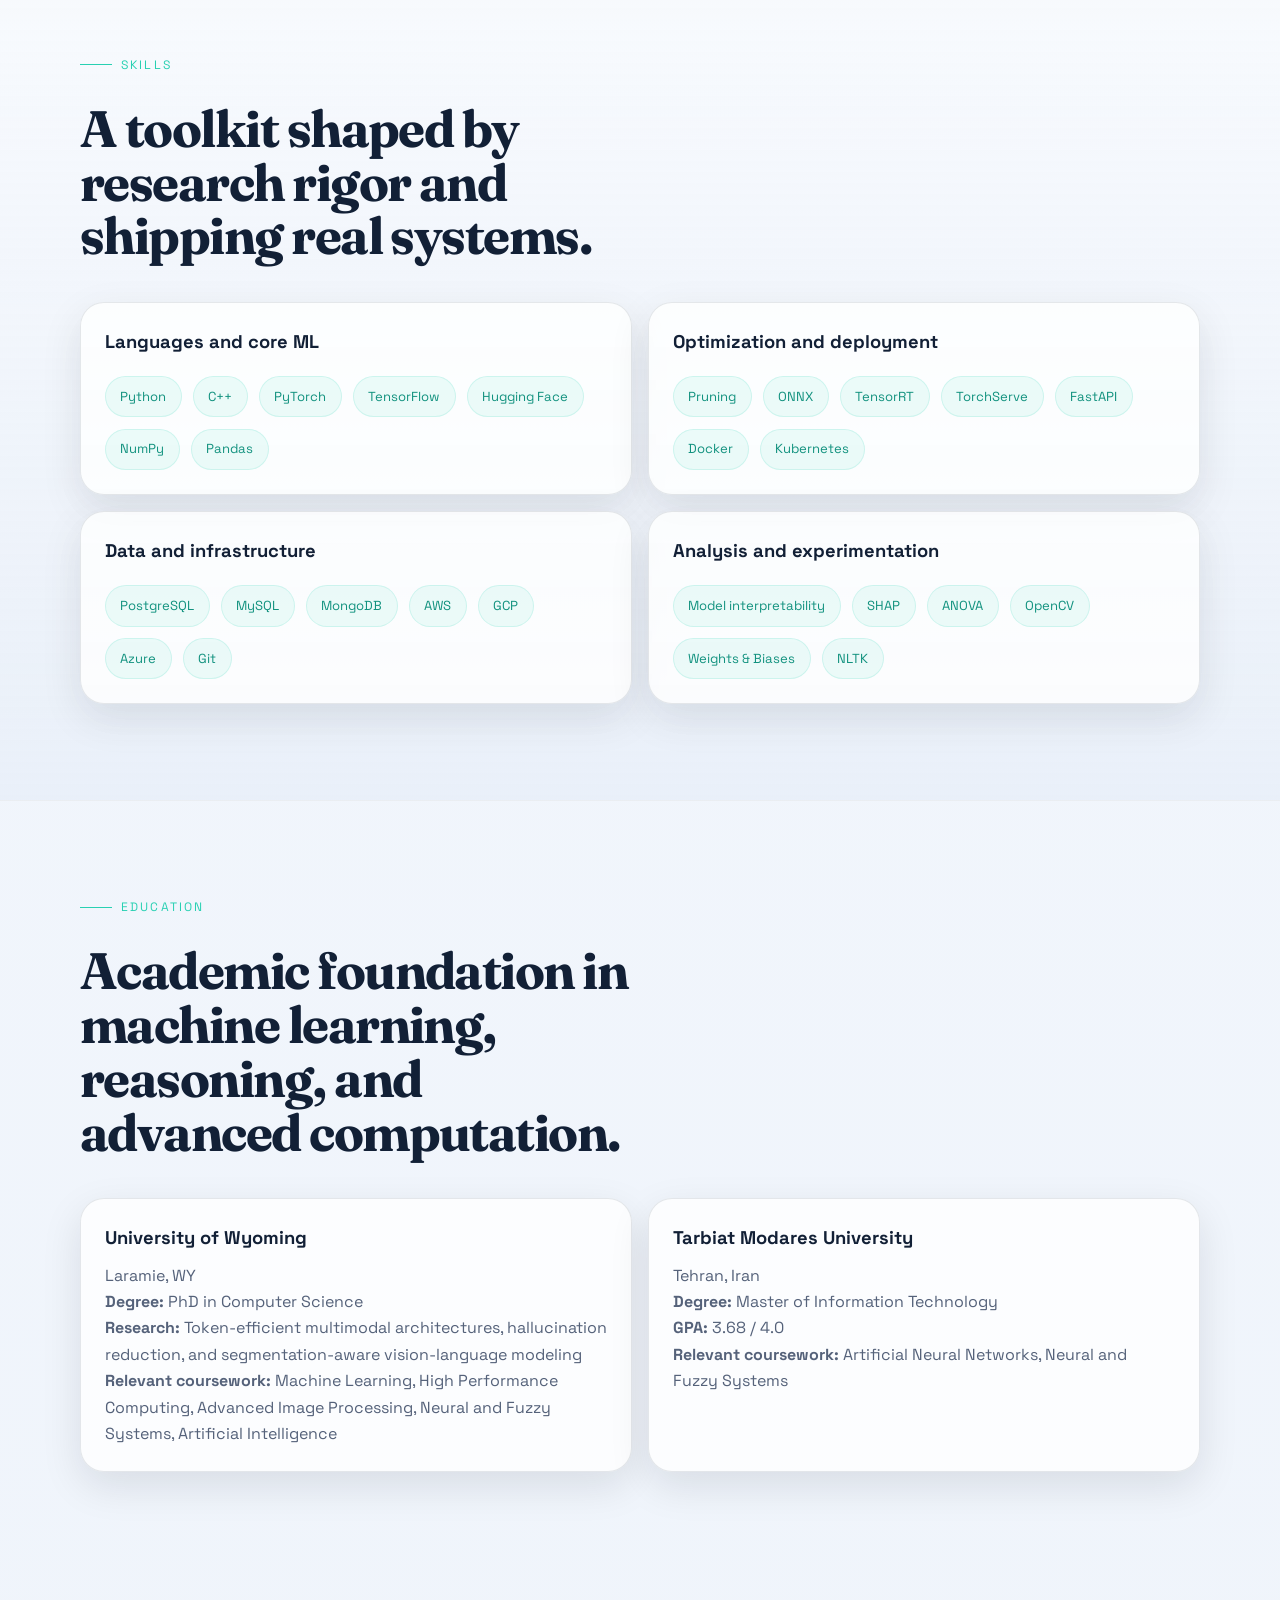
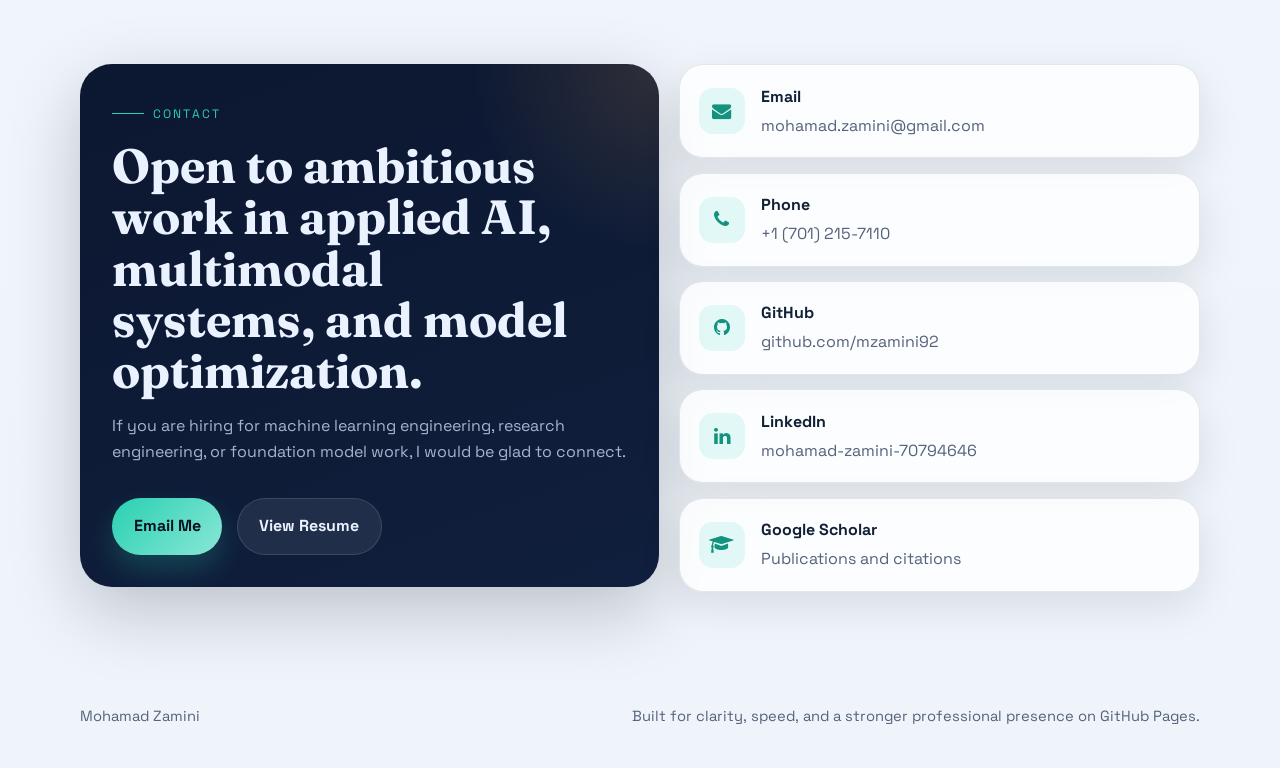
==== commit 011d622c: "Update tags in index.html" ====
--- a/index.html
+++ b/index.html
@@ -272,11 +272,11 @@
                 <li></li>
               </ul>
               <div class="tag-row">
-                <span>Python</span>
-                <span>PyTorch</span>
-                <span>Telemetry analytics</span>
-              </div>
-            </article>d
+                <span>Cuda</span>
+                <span>SLM</span>
+                <span>LLM/VLM</span>
+              </div>
+            </article>
             <article class="experience-card reveal">
               <div class="experience-header">
                 <div class="experience-brand">
